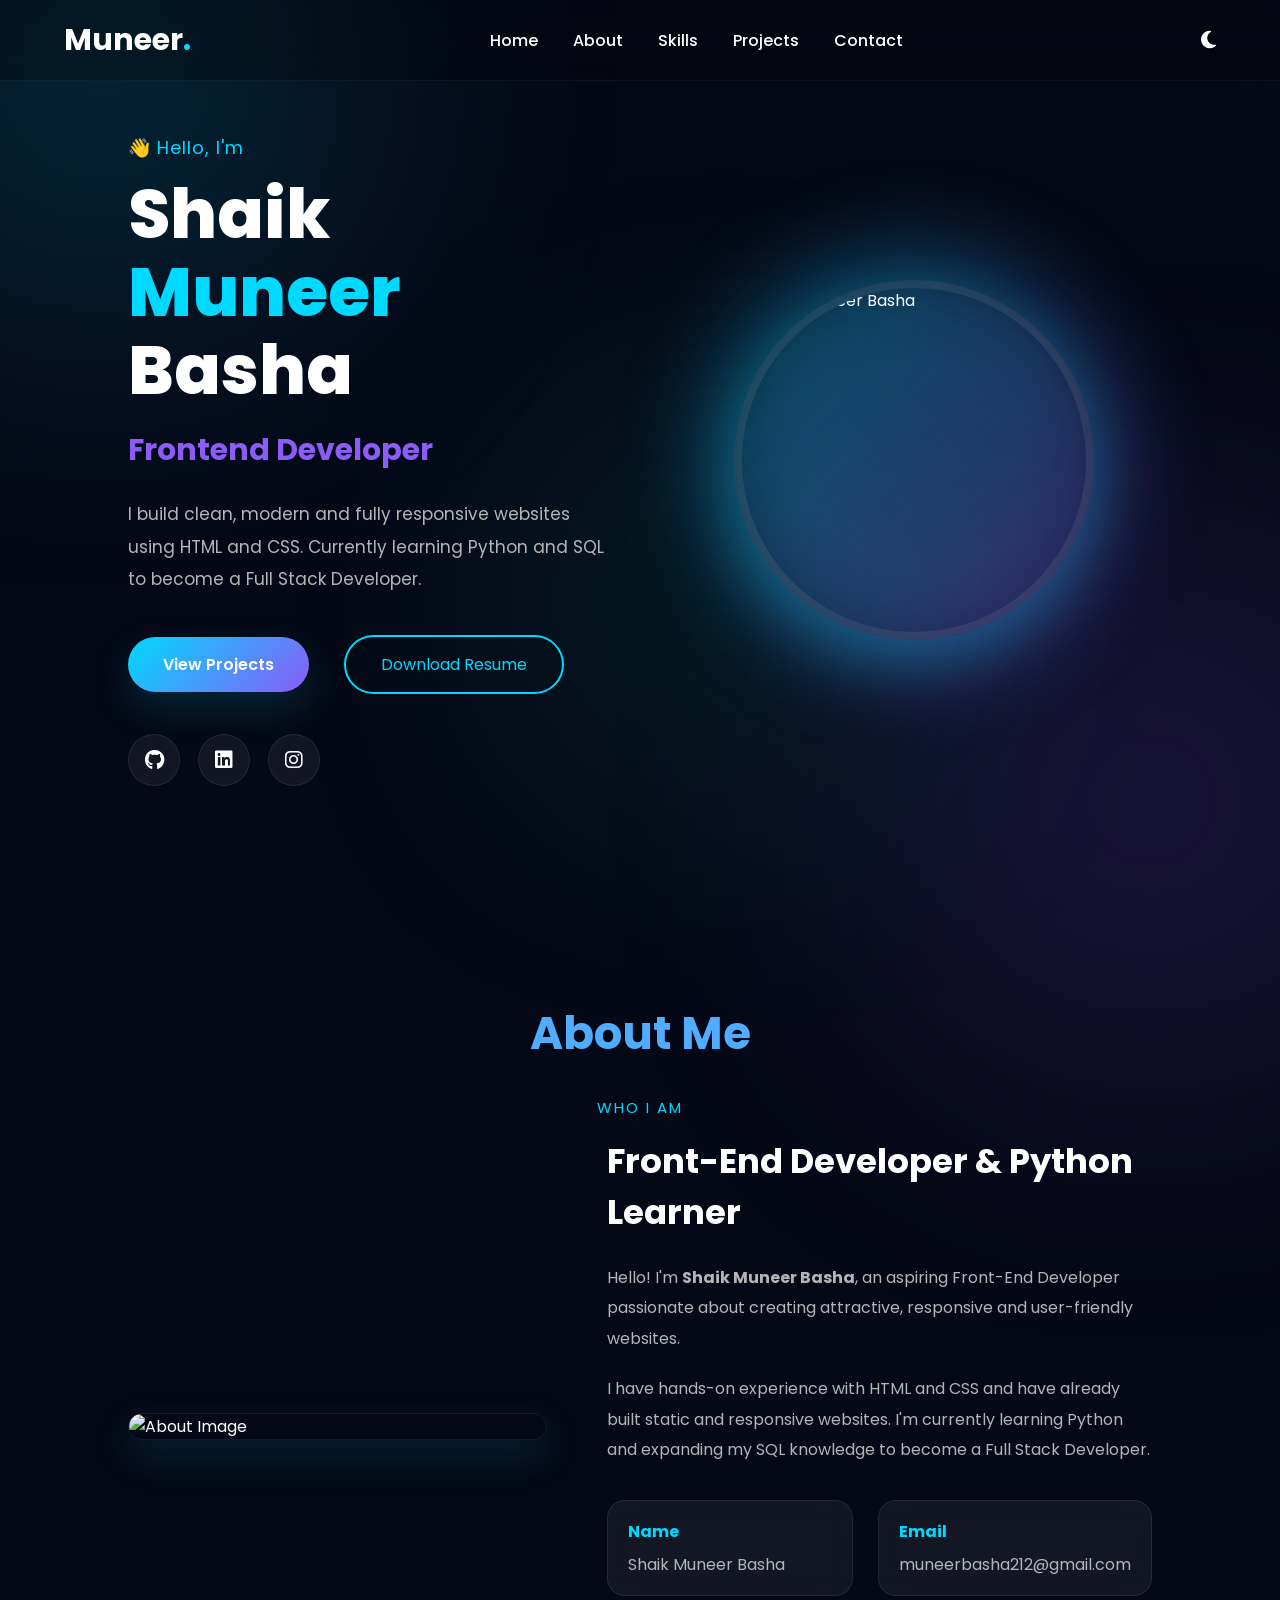
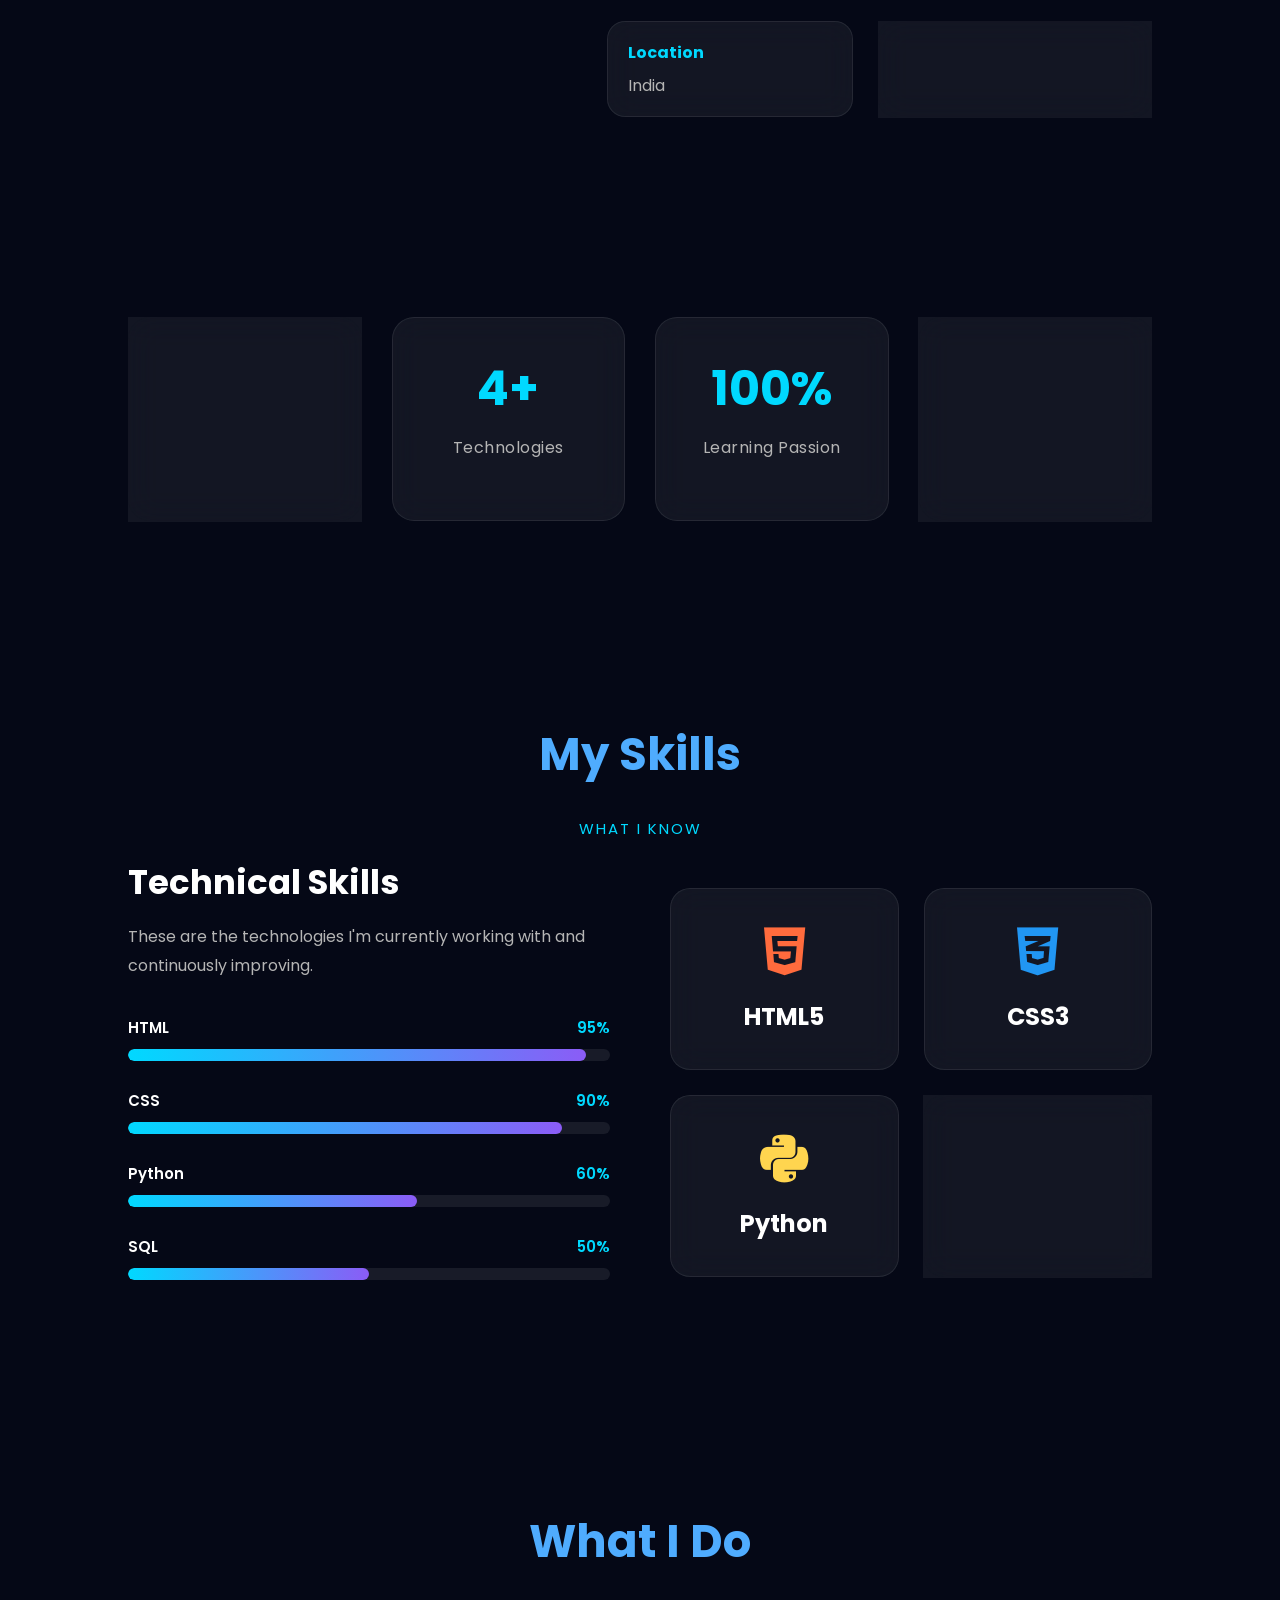
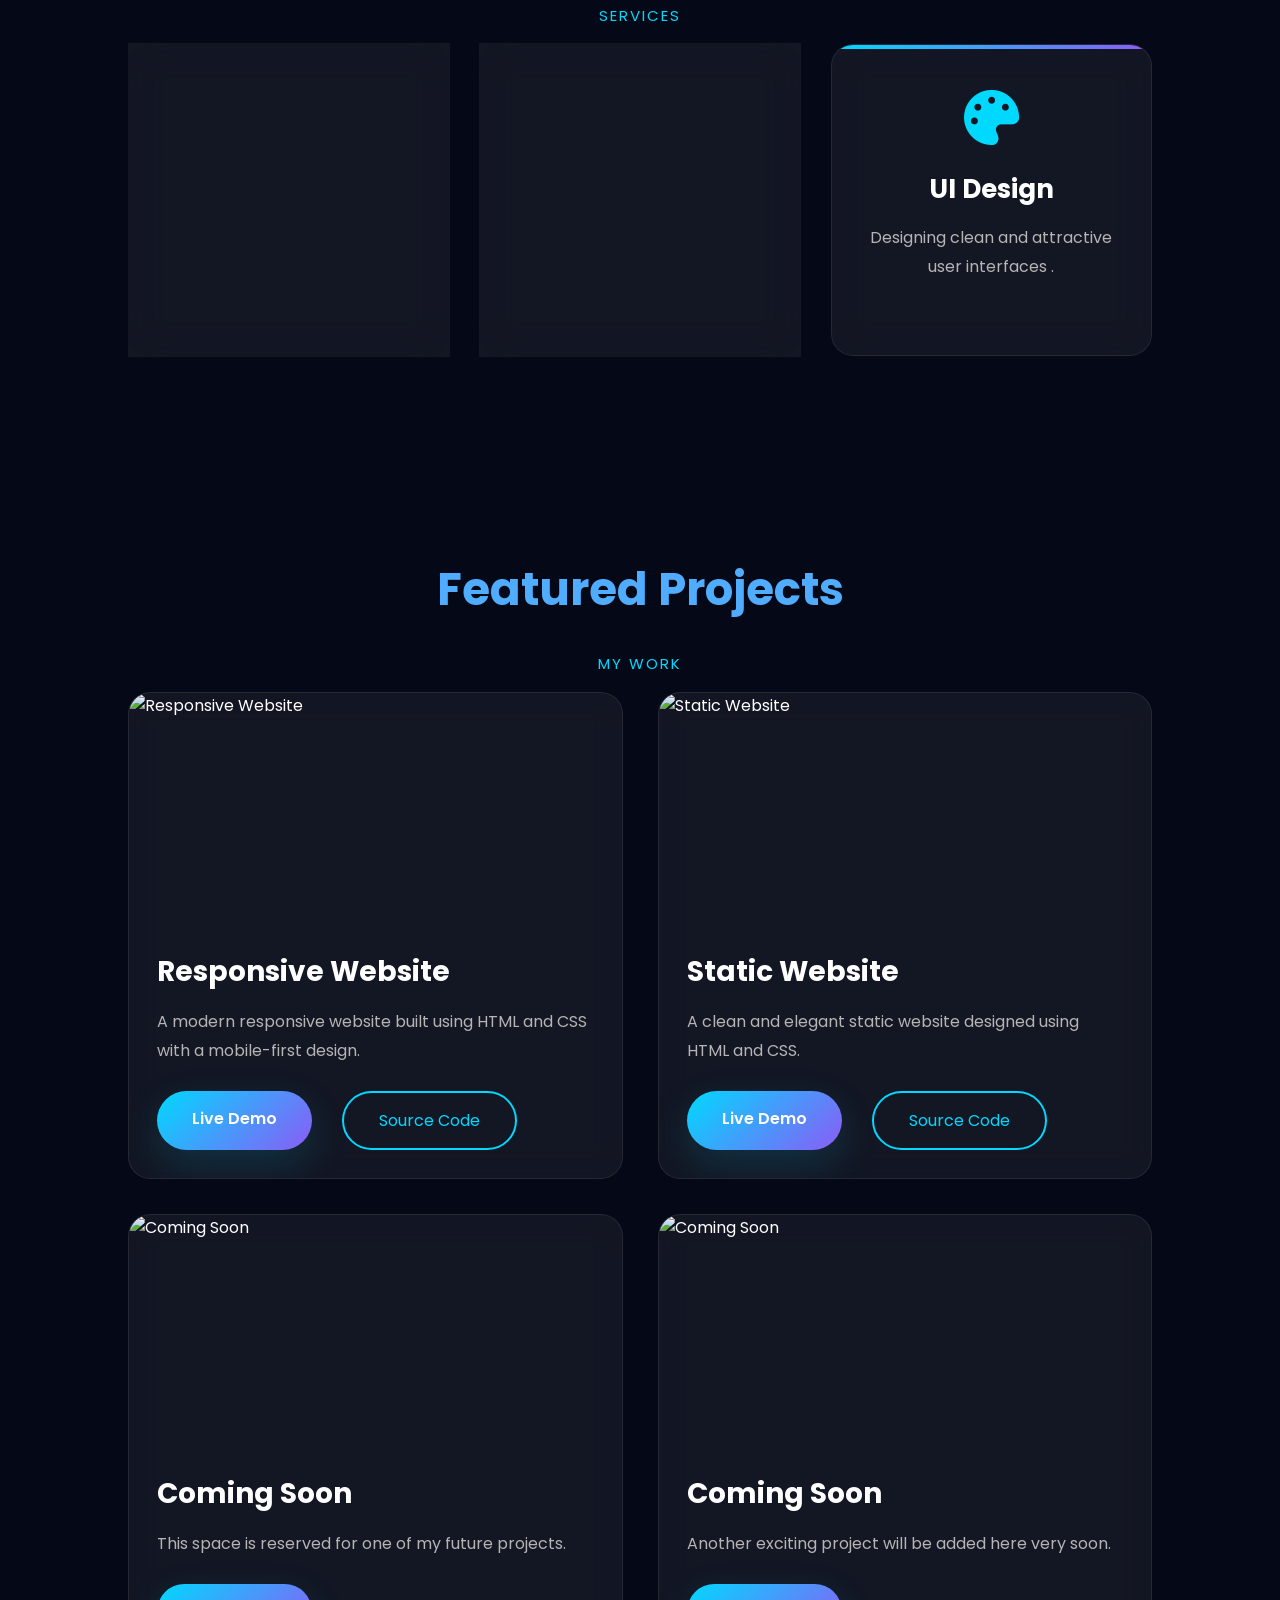
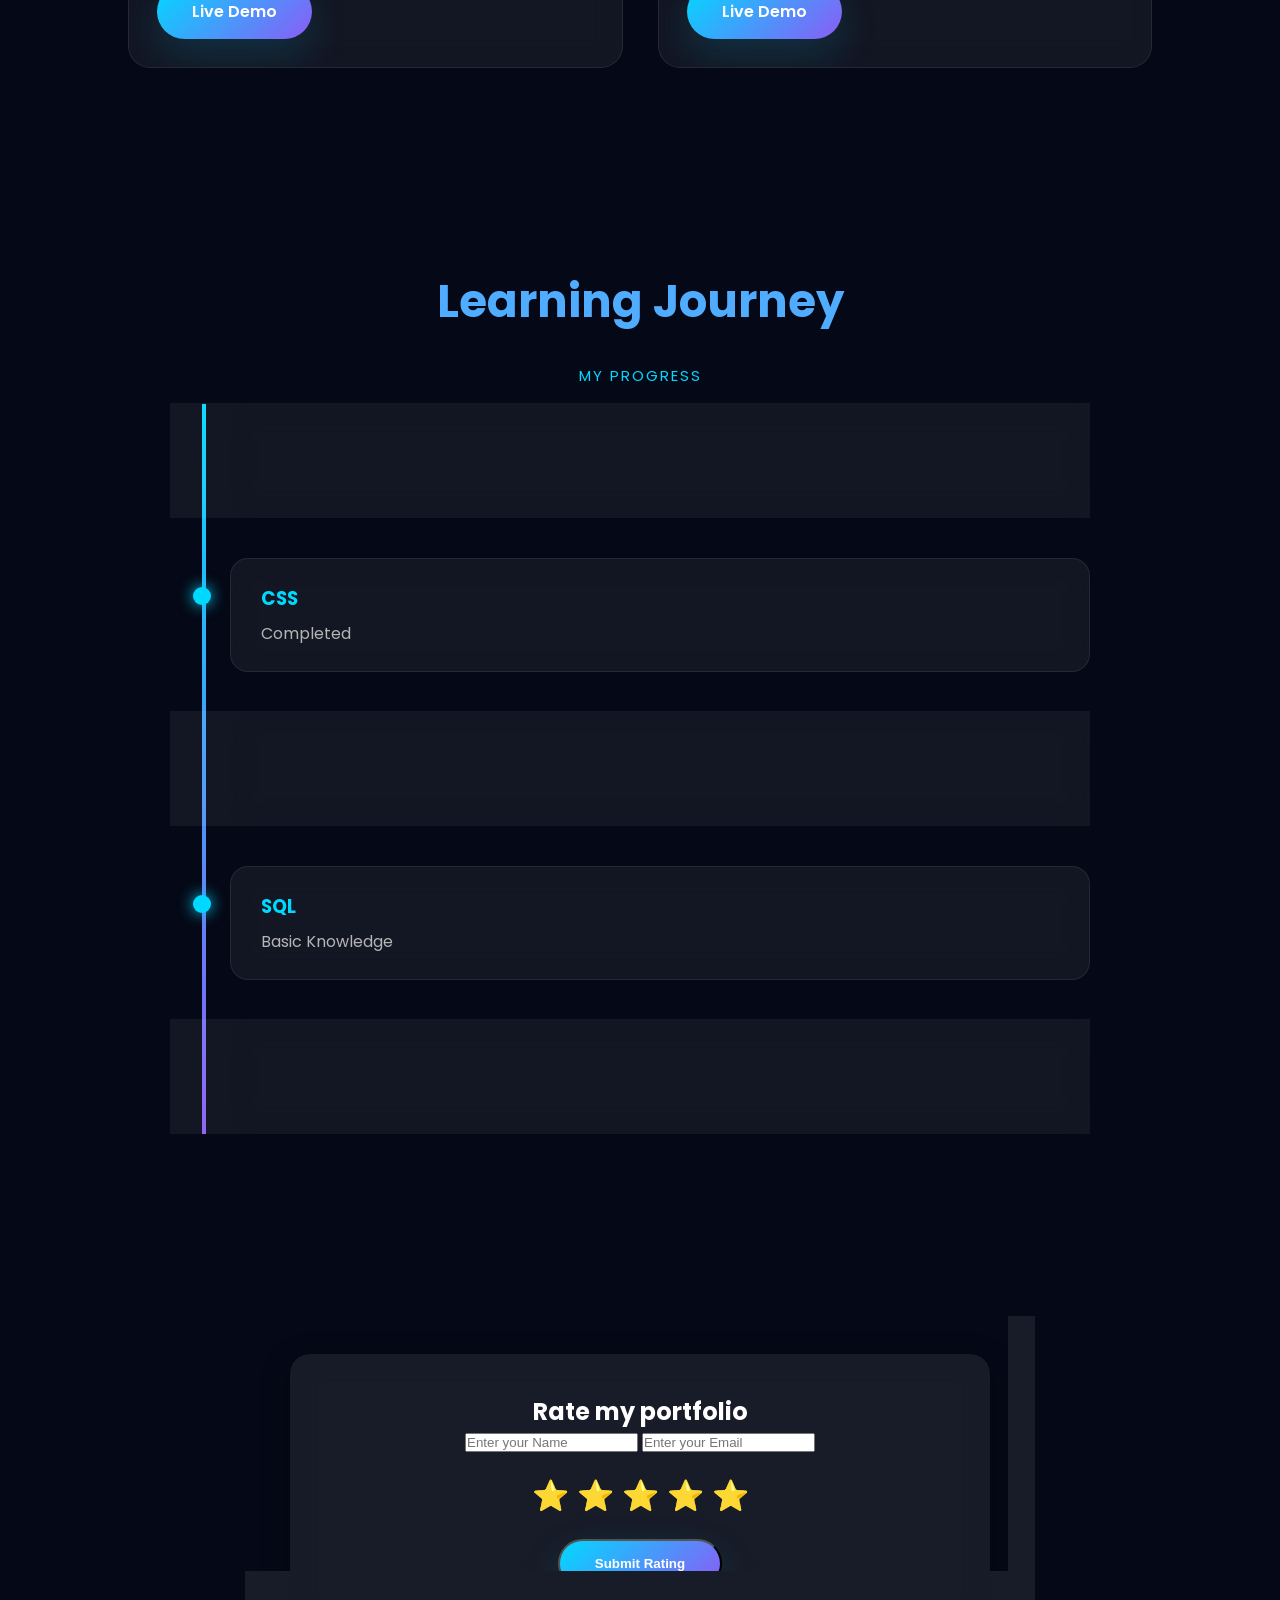
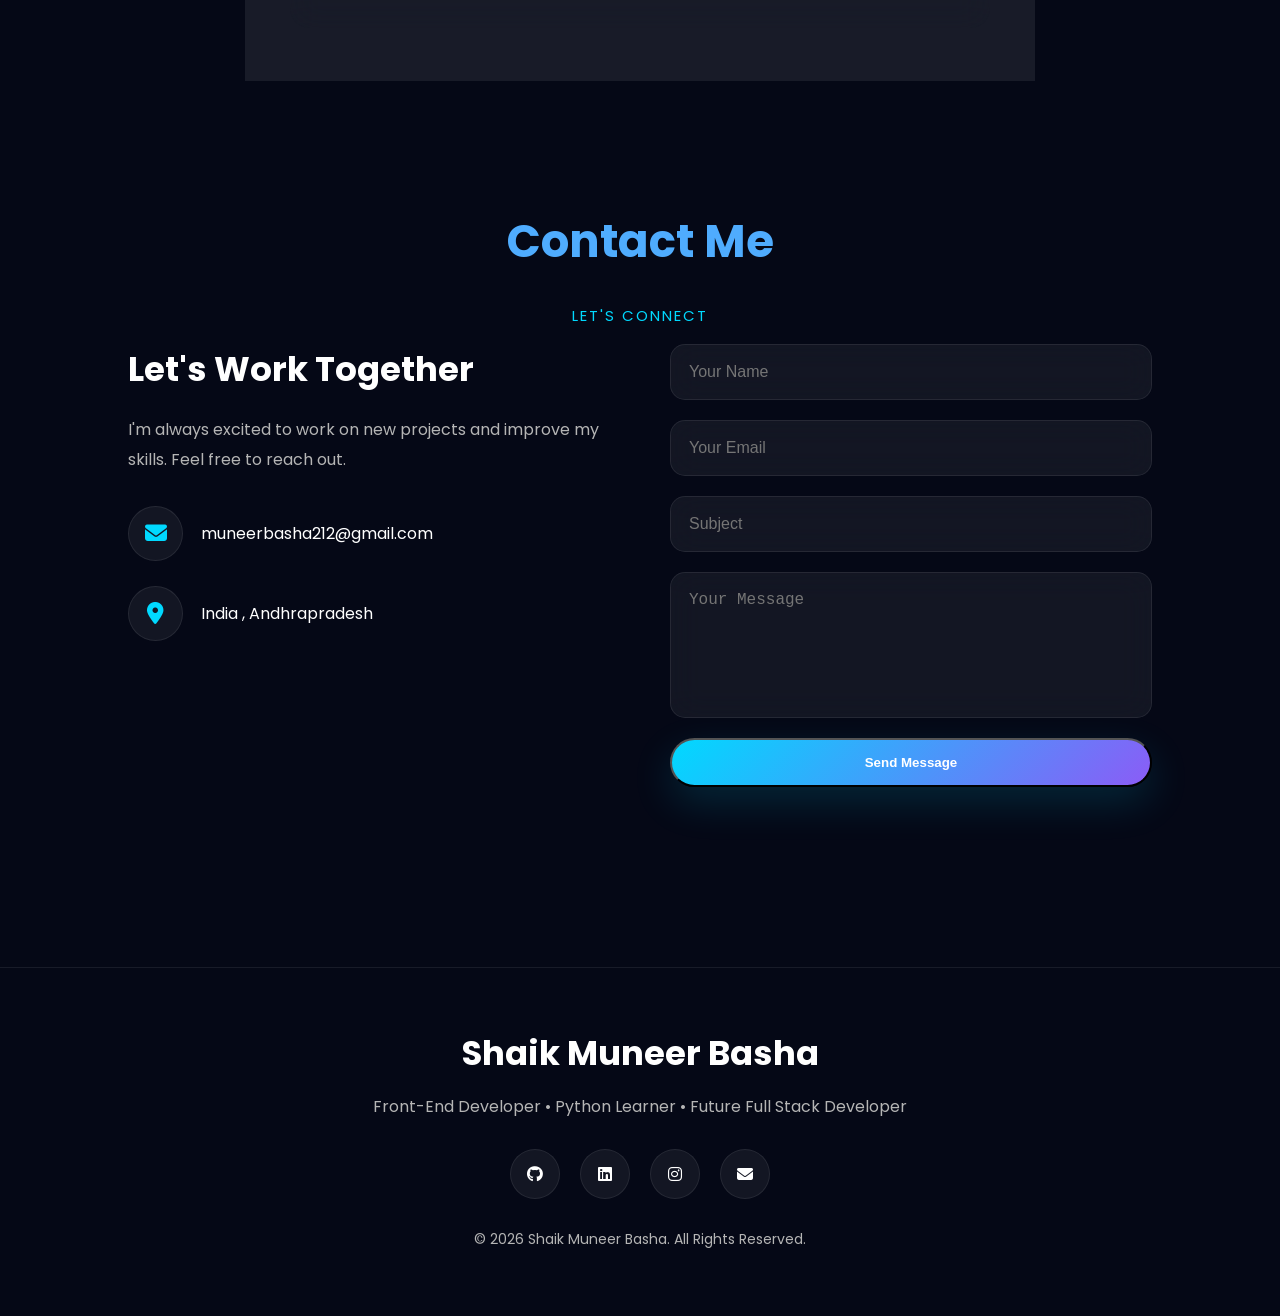
==== index.html @ 34ab9a0b "Update index.html" ====
<!DOCTYPE html>
<html lang="en">

<head>

    <meta charset="UTF-8">
    <meta name="viewport" content="width=device-width, initial-scale=1.0">

    <title>Shaik Muneer Basha | Portfolio</title>

    <meta name="description" content="Portfolio of Shaik Muneer Basha - Front-End Developer, HTML, CSS, Python Learner and SQL Enthusiast">

    <!-- Google Font -->

    <link rel="preconnect" href="https://fonts.googleapis.com">

    <link rel="preconnect" href="https://fonts.gstatic.com" crossorigin>

    <link href="https://fonts.googleapis.com/css2?family=Poppins:wght@300;400;500;600;700;800&display=swap" rel="stylesheet">

    <!-- Font Awesome -->

    <link rel="stylesheet" href="https://cdnjs.cloudflare.com/ajax/libs/font-awesome/6.6.0/css/all.min.css">

    <!-- CSS -->

    <link rel="stylesheet" href="portfolio.css">

</head>

<body>

    <!-- Scroll Progress -->

    <div id="progress-bar"></div>

    <!-- Scroll To Top -->

    <button id="topBtn">
        <i class="fa-solid fa-arrow-up"></i>
    </button>

    <!-- Background Blobs -->

    <div class="blob blob1"></div>
    <div class="blob blob2"></div>
    <div class="blob blob3"></div>

    <!-- ===========================
            HEADER
    ============================ -->

    <header id="header">

        <nav class="navbar">

            <a href="#" class="logo">
                Muneer<span>.</span>
            </a>

            <ul class="nav-links">

                <li><a href="#home">Home</a></li>

                <li><a href="#about">About</a></li>

                <li><a href="#skills">Skills</a></li>

                <li><a href="#projects">Projects</a></li>

                <li><a href="#contact">Contact</a></li>

            </ul>

            <div class="nav-icons">

                <button id="theme-toggle">

                    <i class="fa-solid fa-moon"></i>

                </button>

                <div class="menu-btn">

                    <i class="fa-solid fa-bars"></i>

                </div>

            </div>

        </nav>

    </header>

    <!-- ===========================
            HERO
    ============================ -->

    <section class="hero" id="home">

        <div class="hero-text">

            <p class="welcome">

                👋 Hello, I'm

            </p>

            <h1>

                Shaik <span>Muneer</span> Basha

            </h1>

            <h2>

                <span id="typing"></span>

            </h2>

            <p class="hero-description">

                I build clean, modern and fully responsive websites using
                HTML and CSS.

                Currently learning Python and SQL to become a Full Stack
                Developer.

            </p>

            <div class="hero-buttons">

                <a href="#projects" class="btn">

                    View Projects

                </a>

                <a href="#" class="btn-outline">

                    Download Resume

                </a>

            </div>

            <div class="social-icons">

                <a href="https://github.com/muneerbasha212-code" target="_blank">
                    <i class="fab fa-github"></i>
                </a>

                <a href="https://www.linkedin.com/in/shaik-muneer-basha/" target="_blank">
                    <i class="fab fa-linkedin"></i>
                </a>

                <a href="https://www.instagram.com/muneerbasha3122/" target="_blank">
                    <i class="fab fa-instagram"></i>
                </a>

            </div>

        </div>

        <div class="hero-image">

            <div class="image-glow"></div>

            <img src="https://raw.githubusercontent.com/muneerbasha212-code/my-image/main/WhatsApp%20Image%202026-07-01%20at%2012.54.12%20PM.jpeg" alt="Shaik Muneer Basha">

        </div>

    </section>

    <!-- ===========================
            ABOUT
    ============================ -->

    <section id="about">

        <div class="section-title">

            <h2>

                About Me

            </h2>

            <span>

                Who I Am

            </span>

        </div>

        <div class="about-container">

            <div class="about-image">

                <img src="https://raw.githubusercontent.com/muneerbasha212-code/my-image/main/WhatsApp%20Image%202026-07-01%20at%2012.54.12%20PM.jpeg" alt="About Image">
            </div>

            <div class="about-content">

                <h3>

                    Front-End Developer & Python Learner

                </h3>

                <p>

                    Hello! I'm <strong>Shaik Muneer Basha</strong>,
                    an aspiring Front-End Developer passionate about
                    creating attractive, responsive and user-friendly
                    websites.

                </p>

                <p>

                    I have hands-on experience with HTML and CSS and
                    have already built static and responsive websites.
                    I'm currently learning Python and expanding my SQL
                    knowledge to become a Full Stack Developer.

                </p>

                <div class="about-info">

                    <div>

                        <strong>Name</strong>

                        <span>Shaik Muneer Basha</span>

                    </div>

                    <div>

                        <strong>Email</strong>

                        <span>muneerbasha212@gmail.com</span>

                    </div>

                    <div>

                        <strong>Location</strong>

                        <span>India</span>

                    </div>

                    <div>

                        <strong>Looking for</strong>

                        <span> internships </span>

                    </div>

                </div>

            </div>

        </div>

    </section>

    <!-- ===========================
            STATS
    ============================ -->

    <section class="stats">

        <div class="stat-card">

            <h2>2+</h2>

            <p>Projects Completed</p>

        </div>

        <div class="stat-card">

            <h2>4+</h2>

            <p>Technologies</p>

        </div>

        <div class="stat-card">

            <h2>100%</h2>

            <p>Learning Passion</p>

        </div>

        <div class="stat-card">

            <h2>24/7</h2>

            <p>Self Improvement</p>

        </div>

    </section>

    <!-- ===========================
            SKILLS
    ============================ -->

    <section id="skills">

        <div class="section-title">

            <h2>

                My Skills

            </h2>

            <span>

                What I Know

            </span>

        </div>

        <div class="skills-container">

            <div class="skills-left">

                <h3>

                    Technical Skills

                </h3>

                <p>

                    These are the technologies I'm currently working with
                    and continuously improving.

                </p>

                <div class="skill">

                    <div class="skill-title">

                        <span>HTML</span>

                        <span>95%</span>

                    </div>

                    <div class="bar">

                        <div class="html"></div>

                    </div>

                </div>

                <div class="skill">

                    <div class="skill-title">

                        <span>CSS</span>

                        <span>90%</span>

                    </div>

                    <div class="bar">

                        <div class="css"></div>

                    </div>

                </div>

                <div class="skill">

                    <div class="skill-title">

                        <span>Python</span>

                        <span>60%</span>

                    </div>

                    <div class="bar">

                        <div class="python"></div>

                    </div>

                </div>

                <div class="skill">

                    <div class="skill-title">

                        <span>SQL</span>

                        <span>50%</span>

                    </div>

                    <div class="bar">

                        <div class="sql"></div>

                    </div>

                </div>

            </div>

            <div class="skills-right">

                <div class="skill-card">

                    <i class="fab fa-html5"></i>

                    <h3>HTML5</h3>

                </div>

                <div class="skill-card">

                    <i class="fab fa-css3-alt"></i>

                    <h3>CSS3</h3>

                </div>

                <div class="skill-card">

                    <i class="fab fa-python"></i>

                    <h3>Python</h3>

                </div>

                <div class="skill-card">

                    <i class="fas fa-database"></i>

                    <h3>SQL</h3>

                </div>

            </div>

        </div>

    </section>
    <!-- ===========================
            SERVICES
    ============================ -->

    <section id="services">

        <div class="section-title">

            <h2>What I Do</h2>

            <span>Services</span>

        </div>

        <div class="services-container">

            <div class="service-card">

                <i class="fa-solid fa-code"></i>

                <h3>Web Development</h3>

                <p>
                    Building modern, responsive, and user-friendly websites
                    using HTML and CSS .
                </p>

            </div>

            <div class="service-card">

                <i class="fa-solid fa-mobile-screen-button"></i>

                <h3>Responsive Design</h3>

                <p>
                    Creating websites that look perfect on mobile,
                    tablet, laptop, and desktop devices.
                </p>

            </div>

            <div class="service-card">

                <i class="fa-solid fa-palette"></i>

                <h3>UI Design</h3>

                <p>
                    Designing clean and attractive user interfaces .
                </p>

            </div>

        </div>

    </section>

    <!-- ===========================
            PROJECTS
    ============================ -->

    <section id="projects">

        <div class="section-title">

            <h2>Featured Projects</h2>

            <span>My Work</span>

        </div>

        <div class="projects-container">

            <!-- Project 1 -->

            <div class="project-card">

                <div class="project-image">

                    <img src="https://raw.githubusercontent.com/muneerbasha212-code/responsive-image/main/Screenshot_1-7-2026_121533_learning.ccbp.in.jpeg" alt="Responsive Website">

                </div>

                <div class="project-content">

                    <h3>Responsive Website</h3>

                    <p>
                        A modern responsive website built using
                        HTML and CSS with a mobile-first design.
                    </p>

                    <div class="project-buttons">

                        <a href="https://muneerbasha212-code.github.io/responsive-website/" class="btn">
                            Live Demo
                        </a>

                        <a href="https://github.com/muneerbasha212-code/responsive-website" class="btn-outline" target="_blank">
                            Source Code
                        </a>


                    </div>

                </div>

            </div>

            <!-- Project 2 -->

            <div class="project-card">

                <div class="project-image">

                    <img src="https://raw.githubusercontent.com/muneerbasha212-code/image/main/Screenshot_1-7-2026_115918_learning.ccbp.in.jpeg" alt="Static Website">

                </div>

                <div class="project-content">

                    <h3>Static Website</h3>

                    <p>
                        A clean and elegant static website designed
                        using HTML and CSS.
                    </p>

                    <div class="project-buttons">

                        <a href="https://muneerbasha212-code.github.io/Static-Website/" class="btn">
                            Live Demo
                        </a>

                        <a href="https://github.com/muneerbasha212-code/responsive-website" class="btn-outline" target="_blank">
                            Source Code
                        </a>

                    </div>

                </div>

            </div>

            <!-- Placeholder 1 -->

            <div class="project-card">

                <div class="project-image">

                    <img src="images/placeholder.jpg" alt="Coming Soon">

                </div>

                <div class="project-content">

                    <h3>Coming Soon</h3>

                    <p>
                        This space is reserved for one of my future
                        projects.
                    </p>

                    <div class="project-buttons">

                        <a href="#" class="btn">
                            Live Demo
                        </a>

                    </div>

                </div>

            </div>

            <!-- Placeholder 2 -->

            <div class="project-card">

                <div class="project-image">

                    <img src="images/placeholder.jpg" alt="Coming Soon">

                </div>

                <div class="project-content">

                    <h3>Coming Soon</h3>

                    <p>
                        Another exciting project will be added here
                        very soon.
                    </p>

                    <div class="project-buttons">

                        <a href="#" class="btn">
                            Live Demo
                        </a>

                    </div>

                </div>

            </div>

        </div>

    </section>

    <!-- ===========================
            LEARNING JOURNEY
    ============================ -->

    <section id="journey">

        <div class="section-title">

            <h2>Learning Journey</h2>

            <span>My Progress</span>

        </div>

        <div class="timeline">

            <div class="timeline-item">

                <h3>HTML</h3>

                <p>Completed</p>

            </div>

            <div class="timeline-item">

                <h3>CSS</h3>

                <p>Completed</p>

            </div>

            <div class="timeline-item">

                <h3>Python</h3>

                <p>Currently Learning</p>

            </div>

            <div class="timeline-item">

                <h3>SQL</h3>

                <p>Basic Knowledge</p>

            </div>

            <div class="timeline-item">

                <h3>Next Goal</h3>

                <p>JavaScript & Full Stack Development</p>

            </div>

        </div>

    </section>

    <section id="feedback" class="feedback-section">
        <h2>Rate my portfolio</h2>
        <form action="https://formsubmit.co/muneerbasha212@gmail.com" method="POST">

    <input type="hidden" name="_next" value="https://muneerbasha212-code.github.io/my-portfolio/">

    <input type="hidden" name="_captcha" value="false">

    <input type="text" name="Name" placeholder="Enter your Name" required>
    <input type="email" name="Email" placeholder="Enter your Email" required>

            <input type="hidden" name="Rating" id="rating">

            <div class="rating">
                <span data-value="1">⭐</span>
                <span data-value="2">⭐</span>
                <span data-value="3">⭐</span>
                <span data-value="4">⭐</span>
                <span data-value="5">⭐</span>
            </div>

            <button type="submit" class="btn">
                Submit Rating
            </button>

        </form>
    </section>

    <!-- ===========================
            CONTACT
    ============================ -->

    <section id="contact">

        <div class="section-title">

            <h2>Contact Me</h2>

            <span>Let's Connect</span>

        </div>

        <div class="contact-container">

            <div class="contact-info">

                <h3>Let's Work Together</h3>

                <p>
                    I'm always excited to work on new projects and
                    improve my skills. Feel free to reach out.
                </p>

                <div class="contact-item">

                    <i class="fa-solid fa-envelope"></i>

                    <span>muneerbasha212@gmail.com</span>

                </div>

                <div class="contact-item">

                    <i class="fa-solid fa-location-dot"></i>

                    <span>India , Andhrapradesh</span>

                </div>

            </div>

            <form class="contact-form" action="https://formsubmit.co/muneerbasha212@gmail.com" method="POST">

                <input type="text" name="name" placeholder="Your Name" required>

                <input type="email" name="email" placeholder="Your Email" required>

                <input type="text" name="subject" placeholder="Subject">

                <textarea name="message" rows="6" placeholder="Your Message" required></textarea>

                <button type="submit" class="btn">

                    Send Message

                </button>

            </form>

        </div>

    </section>

    <!-- ===========================
            FOOTER
    ============================ -->

    <footer>

        <h2>Shaik Muneer Basha</h2>

        <p>
            Front-End Developer • Python Learner • Future Full Stack Developer
        </p>

        <div class="footer-social">

            <a href="https://github.com/muneerbasha212-code" target="_blank">
                <i class="fab fa-github"></i>
            </a>

            <a href="https://www.linkedin.com/in/shaik-muneer-basha/" target="_blank">
                <i class="fab fa-linkedin"></i>
            </a>

            <a href="https://www.instagram.com/muneerbasha3122/" target="_blank">
                <i class="fab fa-instagram"></i>
            </a>

            <a href="mailto:muneerbasha212@gmail.com">
                <i class="fas fa-envelope"></i>
            </a>

        </div>

        <p class="copyright">

            © 2026 Shaik Muneer Basha. All Rights Reserved.

        </p>

    </footer>

    <!-- JavaScript -->

    <script src="portfolio.js"></script>

</body>

</html>
---- portfolio.css ----
/*====================================================
  GOOGLE FONT
=====================================================*/
@import url('https://fonts.googleapis.com/css2?family=Poppins:wght@300;400;500;600;700;800&display=swap');

/*====================================================
  CSS VARIABLES
=====================================================*/

:root {

    --bg-color: #050816;

    --second-bg: #0b1120;

    --card-color: rgba(255, 255, 255, .06);

    --border: rgba(255, 255, 255, .08);

    --primary: #00d9ff;

    --secondary: #8b5cf6;

    --text: #ffffff;

    --text-light: #b5b5b5;

    --shadow: 0 15px 40px rgba(0, 217, 255, .15);

}

/*====================================================
 RESET
=====================================================*/

* {

    margin: 0;

    padding: 0;

    box-sizing: border-box;

    scroll-behavior: smooth;

}

html {

    scroll-behavior: smooth;

}

body {

    font-family: 'Poppins', sans-serif;

    background: var(--bg-color);

    color: var(--text);

    overflow-x: hidden;

    position: relative;

}

/*====================================================
 CUSTOM SCROLLBAR
=====================================================*/

::-webkit-scrollbar {

    width: 10px;

}

::-webkit-scrollbar-track {

    background: #050816;

}

::-webkit-scrollbar-thumb {

    background: linear-gradient(var(--primary),
            var(--secondary));

    border-radius: 30px;

}

/*====================================================
 GLOBAL
=====================================================*/

section {

    padding: 100px 10%;

}

img {

    width: 100%;

    display: block;

}

a {

    text-decoration: none;

}

ul {

    list-style: none;

}

.section-title {

    text-align: center;

    margin-bottom: 70px;

}

.section-title h2 {

    font-size: 45px;

    margin-bottom: 10px;

}

.section-title span {

    color: var(--primary);

    letter-spacing: 2px;

    font-size: 15px;

    text-transform: uppercase;

}

/*====================================================
 ANIMATED BACKGROUND
=====================================================*/

.blob {

    position: fixed;

    border-radius: 50%;

    filter: blur(140px);

    opacity: .20;

    z-index: -1;

}

.blob1 {

    width: 450px;

    height: 450px;

    background: #00d9ff;

    top: -150px;

    left: -120px;

    animation: blob1 15s infinite alternate;

}

.blob2 {

    width: 500px;

    height: 500px;

    background: #8b5cf6;

    bottom: -150px;

    right: -120px;

    animation: blob2 18s infinite alternate;

}

.blob3 {

    width: 300px;

    height: 300px;

    background: #00ffc3;

    top: 50%;

    left: 45%;

    animation: blob3 12s infinite alternate;

}

@keyframes blob1 {

    to {

        transform: translate(150px, 80px);

    }

}

@keyframes blob2 {

    to {

        transform: translate(-120px, -80px);

    }

}

@keyframes blob3 {

    to {

        transform: translate(-120px, 120px);

    }

}

/*====================================================
 PROGRESS BAR
=====================================================*/

#progress-bar {

    position: fixed;

    top: 0;

    left: 0;

    height: 4px;

    width: 0;

    background: linear-gradient(90deg,
            var(--primary),
            var(--secondary));

    z-index: 9999;

}

/*====================================================
 SCROLL TOP
=====================================================*/

#topBtn {

    position: fixed;

    bottom: 35px;

    right: 35px;

    width: 55px;

    height: 55px;

    border: none;

    border-radius: 50%;

    cursor: pointer;

    background: linear-gradient(135deg,
            var(--primary),
            var(--secondary));

    color: white;

    font-size: 20px;

    display: none;

    transition: .4s;

    box-shadow: var(--shadow);

    z-index: 999;

}

#topBtn:hover {

    transform: translateY(-8px);

}

/*====================================================
 NAVBAR
=====================================================*/

header {

    position: fixed;

    width: 100%;

    top: 0;

    left: 0;

    z-index: 999;

    backdrop-filter: blur(18px);

    background: rgba(0, 0, 0, .25);

    border-bottom: 1px solid rgba(255, 255, 255, .05);

}

.navbar {

    width: 90%;

    margin: auto;

    height: 80px;

    display: flex;

    align-items: center;

    justify-content: space-between;

}

.logo {

    font-size: 30px;

    font-weight: 700;

    color: white;

}

.logo span {

    color: var(--primary);

}

.nav-links {

    display: flex;

    gap: 35px;

}

.nav-links a {

    color: white;

    font-weight: 500;

    transition: .3s;

    position: relative;

}

.nav-links a::after {

    content: "";

    position: absolute;

    left: 0;

    bottom: -8px;

    width: 0;

    height: 2px;

    background: var(--primary);

    transition: .4s;

}

.nav-links a:hover {

    color: var(--primary);

}

.nav-links a:hover::after {

    width: 100%;

}

.nav-icons {

    display: flex;

    align-items: center;

    gap: 20px;

}

#theme-toggle {

    background: none;

    border: none;

    color: white;

    cursor: pointer;

    font-size: 20px;

}

.menu-btn {

    display: none;

    font-size: 25px;

    cursor: pointer;

}

/*====================================================
 BUTTONS
=====================================================*/

.btn {

    display: inline-block;

    padding: 15px 35px;

    border-radius: 40px;

    background: linear-gradient(135deg,
            var(--primary),
            var(--secondary));

    color: white;

    font-weight: 600;

    transition: .4s;

    box-shadow: var(--shadow);

}

.btn:hover {

    transform: translateY(-6px);

}

.btn-outline {

    display: inline-block;

    margin-left: 15px;

    padding: 15px 35px;

    border-radius: 40px;

    border: 2px solid var(--primary);

    color: var(--primary);

    transition: .4s;

}

.btn-outline:hover {

    background: var(--primary);

    color: #000;

}

/*====================================================
  HERO SECTION
=====================================================*/

.hero {

    min-height: 100vh;

    display: flex;

    align-items: center;

    justify-content: space-between;

    gap: 70px;

    padding-top: 120px;

}

.hero-text {

    flex: 1;

}

.welcome {

    display: inline-block;

    color: var(--primary);

    font-size: 18px;

    margin-bottom: 15px;

    letter-spacing: 1px;

}

.hero-text h1 {

    font-size: 68px;

    line-height: 1.15;

    margin-bottom: 18px;

    font-weight: 800;

}

.hero-text h1 span {

    color: var(--primary);

}

.hero-text h2 {

    height: 45px;

    font-size: 30px;

    color: var(--secondary);

    margin-bottom: 25px;

}

.hero-description {

    max-width: 620px;

    color: var(--text-light);

    line-height: 1.9;

    margin-bottom: 40px;

    font-size: 17px;

}

.hero-buttons {

    display: flex;

    align-items: center;

    gap: 20px;

    margin-bottom: 40px;

}

.social-icons {

    display: flex;

    gap: 18px;

}

.social-icons a {

    width: 52px;

    height: 52px;

    border-radius: 50%;

    background: var(--card-color);

    border: 1px solid var(--border);

    display: flex;

    align-items: center;

    justify-content: center;

    color: var(--text);

    font-size: 20px;

    transition: .4s;

    backdrop-filter: blur(15px);

}

.social-icons a:hover {

    background: var(--primary);

    color: #000;

    transform: translateY(-8px);

    box-shadow: var(--shadow);

}

/*====================================================
 HERO IMAGE
=====================================================*/

.hero-image {

    flex: 1;

    display: flex;

    justify-content: center;

    align-items: center;

    position: relative;

}

.image-glow {

    position: absolute;

    width: 420px;

    height: 420px;

    border-radius: 50%;

    background: linear-gradient(135deg,
            var(--primary),
            var(--secondary));

    filter: blur(45px);

    opacity: .35;

    animation: floatGlow 6s ease-in-out infinite;

}

.hero-image img {

    width: 360px;

    height: 360px;

    object-fit: cover;

    border-radius: 50%;

    border: 8px solid rgba(255, 255, 255, .08);

    position: relative;

    z-index: 2;

    box-shadow: 0 20px 60px rgba(0, 217, 255, .25);

    animation: floatImage 6s ease-in-out infinite;

}

@keyframes floatImage {

    0%,
    100% {

        transform: translateY(0);

    }

    50% {

        transform: translateY(-18px);

    }

}

@keyframes floatGlow {

    0%,
    100% {

        transform: scale(1);

    }

    50% {

        transform: scale(1.08);

    }

}

/*====================================================
 ABOUT SECTION
=====================================================*/

.about-container {

    display: grid;

    grid-template-columns: 1fr 1.3fr;

    gap: 60px;

    align-items: center;

}

.about-image img {

    border-radius: 25px;

    border: 1px solid var(--border);

    box-shadow: var(--shadow);

}

.about-content h3 {

    font-size: 34px;

    margin-bottom: 25px;

}

.about-content p {

    color: var(--text-light);

    line-height: 1.9;

    margin-bottom: 20px;

}

.about-info {

    display: grid;

    grid-template-columns: repeat(2, 1fr);

    gap: 25px;

    margin-top: 35px;

}

.about-info div {

    background: var(--card-color);

    border: 1px solid var(--border);

    border-radius: 18px;

    padding: 18px 20px;

    backdrop-filter: blur(15px);

    transition: .35s;

}

.about-info div:hover {

    transform: translateY(-8px);

    box-shadow: var(--shadow);

}

.about-info strong {

    display: block;

    color: var(--primary);

    margin-bottom: 8px;

}

.about-info span {

    color: var(--text-light);

}

/*====================================================
 STATS SECTION
=====================================================*/

.stats {

    display: grid;

    grid-template-columns: repeat(4, 1fr);

    gap: 30px;

}

.stat-card {

    background: var(--card-color);

    border: 1px solid var(--border);

    border-radius: 22px;

    padding: 35px;

    text-align: center;

    backdrop-filter: blur(15px);

    transition: .4s;

}

.stat-card:hover {

    transform: translateY(-10px);

    box-shadow: var(--shadow);

}

.stat-card h2 {

    font-size: 48px;

    color: var(--primary);

    margin-bottom: 10px;

}

.stat-card p {

    color: var(--text-light);

    letter-spacing: .5px;

}

/*====================================================
 SECTION ANIMATION
=====================================================*/

.hero,
.about-container,
.stats {

    animation: fadeUp 1s ease;

}

@keyframes fadeUp {

    from {

        opacity: 0;

        transform: translateY(40px);

    }

    to {

        opacity: 1;

        transform: translateY(0);

    }

}

/*====================================================
  SKILLS SECTION
=====================================================*/

.skills-container {

    display: grid;

    grid-template-columns: 1fr 1fr;

    gap: 60px;

    align-items: center;

}

.skills-left h3 {

    font-size: 34px;

    margin-bottom: 15px;

}

.skills-left p {

    color: var(--text-light);

    line-height: 1.8;

    margin-bottom: 35px;

}

.skill {

    margin-bottom: 28px;

}

.skill-title {

    display: flex;

    justify-content: space-between;

    align-items: center;

    margin-bottom: 10px;

    font-size: 15px;

    font-weight: 600;

}

.skill-title span:last-child {

    color: var(--primary);

}

.bar {

    width: 100%;

    height: 12px;

    background: rgba(255, 255, 255, .08);

    border-radius: 30px;

    overflow: hidden;

    position: relative;

}

.bar div {

    height: 100%;

    border-radius: 30px;

    background: linear-gradient(90deg,
            var(--primary),
            var(--secondary));

    animation: fillBar 2s ease forwards;

}

.html {

    width: 95%;

}

.css {

    width: 90%;

}

.python {

    width: 60%;

}

.sql {

    width: 50%;

}

@keyframes fillBar {

    from {

        width: 0;

    }

}

/*====================================================
  SKILL CARDS
=====================================================*/

.skills-right {

    display: grid;

    grid-template-columns: repeat(2, 1fr);

    gap: 25px;

}

.skill-card {

    background: var(--card-color);

    border: 1px solid var(--border);

    backdrop-filter: blur(15px);

    border-radius: 20px;

    padding: 35px;

    text-align: center;

    transition: .4s;

    position: relative;

    overflow: hidden;

}

.skill-card::before {

    content: "";

    position: absolute;

    inset: 0;

    background: linear-gradient(135deg,
            rgba(0, 217, 255, .18),
            rgba(139, 92, 246, .15));

    opacity: 0;

    transition: .4s;

}

.skill-card:hover::before {

    opacity: 1;

}

.skill-card:hover {

    transform: translateY(-10px);

    box-shadow: var(--shadow);

}

.skill-card i {

    font-size: 55px;

    margin-bottom: 20px;

}

.skill-card h3 {

    font-size: 24px;

}

/* Individual Icon Colors */

.fa-html5 {

    color: #ff6b3d;

}

.fa-css3-alt {

    color: #2196f3;

}

.fa-python {

    color: #ffd54f;

}

.fa-database {

    color: #00e676;

}

/*====================================================
  SERVICES SECTION
=====================================================*/

.services-container {

    display: grid;

    grid-template-columns: repeat(3, 1fr);

    gap: 30px;

}

.service-card {

    background: var(--card-color);

    border: 1px solid var(--border);

    border-radius: 22px;

    backdrop-filter: blur(18px);

    padding: 45px 30px;

    text-align: center;

    transition: .4s;

    position: relative;

    overflow: hidden;

}

.service-card::after {

    content: "";

    position: absolute;

    top: 0;

    left: 0;

    width: 100%;

    height: 4px;

    background: linear-gradient(90deg,
            var(--primary),
            var(--secondary));

}

.service-card:hover {

    transform: translateY(-12px);

    box-shadow: 0 20px 45px rgba(0, 217, 255, .25);

}

.service-card i {

    font-size: 55px;

    color: var(--primary);

    margin-bottom: 25px;

}

.service-card h3 {

    font-size: 26px;

    margin-bottom: 15px;

}

.service-card p {

    color: var(--text-light);

    line-height: 1.8;

}

/*====================================================
  HOVER EFFECTS
=====================================================*/

.service-card:hover i {

    transform: scale(1.2) rotate(8deg);

    transition: .4s;

}

.skill-card:hover i {

    transform: scale(1.15);

    transition: .4s;

}

/*====================================================
  RESPONSIVE
=====================================================*/

@media(max-width:992px) {

    .skills-container {

        grid-template-columns: 1fr;

    }

    .services-container {

        grid-template-columns: 1fr;

    }

    .skills-right {

        margin-top: 20px;

    }

}

@media(max-width:768px) {

    .skills-right {

        grid-template-columns: 1fr;

    }

    .skills-left h3 {

        font-size: 28px;

    }

    .service-card {

        padding: 35px 25px;

    }

}

/*====================================================
                PROJECTS SECTION
====================================================*/

.projects-container {

    display: grid;

    grid-template-columns: repeat(auto-fit, minmax(330px, 1fr));

    gap: 35px;

}

.project-card {

    background: var(--card-color);

    border: 1px solid var(--border);

    border-radius: 22px;

    overflow: hidden;

    backdrop-filter: blur(15px);

    transition: .4s;

}

.project-card:hover {

    transform: translateY(-12px);

    box-shadow: 0 20px 45px rgba(0, 217, 255, .25);

}

.project-image {

    overflow: hidden;

}

.project-image img {

    width: 100%;

    height: 230px;

    object-fit: cover;

    transition: .5s;

}

.project-card:hover .project-image img {

    transform: scale(1.08);

}

.project-content {

    padding: 28px;

}

.project-content h3 {

    font-size: 28px;

    margin-bottom: 15px;

}

.project-content p {

    color: var(--text-light);

    line-height: 1.8;

    margin-bottom: 25px;

}

.project-buttons {

    display: flex;

    gap: 15px;

    flex-wrap: wrap;

}

/*====================================================
                TIMELINE
====================================================*/

.timeline {

    max-width: 900px;

    margin: auto;

    position: relative;

    padding-left: 40px;

}

.timeline::before {

    content: "";

    position: absolute;

    left: 12px;

    top: 0;

    width: 4px;

    height: 100%;

    background: linear-gradient(var(--primary),

            var(--secondary));

}

.timeline-item {

    position: relative;

    margin-bottom: 40px;

    background: var(--card-color);

    border: 1px solid var(--border);

    border-radius: 18px;

    padding: 25px 30px;

    backdrop-filter: blur(15px);

    transition: .4s;

}

.timeline-item:hover {

    transform: translateX(10px);

    box-shadow: var(--shadow);

}

.timeline-item::before {

    content: "";

    position: absolute;

    left: -38px;

    top: 28px;

    width: 18px;

    height: 18px;

    border-radius: 50%;

    background: var(--primary);

    box-shadow: 0 0 15px var(--primary);

}

.timeline-item h3 {

    margin-bottom: 8px;

    color: var(--primary);

}

.timeline-item p {

    color: var(--text-light);

}

/*====================================================
                CONTACT
====================================================*/

.contact-container {

    display: grid;

    grid-template-columns: 1fr 1fr;

    gap: 60px;

    align-items: start;

}

.contact-info h3 {

    font-size: 34px;

    margin-bottom: 20px;

}

.contact-info p {

    color: var(--text-light);

    line-height: 1.9;

    margin-bottom: 30px;

}

.contact-item {

    display: flex;

    align-items: center;

    gap: 18px;

    margin-bottom: 25px;

}

.contact-item i {

    width: 55px;

    height: 55px;

    display: flex;

    justify-content: center;

    align-items: center;

    border-radius: 50%;

    background: var(--card-color);

    border: 1px solid var(--border);

    color: var(--primary);

    font-size: 22px;

}

.contact-form {

    display: flex;

    flex-direction: column;

    gap: 20px;

}

.contact-form input,

.contact-form textarea {

    width: 100%;

    padding: 18px;

    border: none;

    outline: none;

    border-radius: 15px;

    background: var(--card-color);

    border: 1px solid var(--border);

    color: white;

    font-size: 16px;

    backdrop-filter: blur(15px);

}

.contact-form textarea {

    resize: none;

}

.contact-form input:focus,

.contact-form textarea:focus {

    border: 1px solid var(--primary);

    box-shadow: 0 0 15px rgba(0, 217, 255, .2);

}

/*====================================================
                FOOTER
====================================================*/

footer {

    padding: 60px 10%;

    text-align: center;

    border-top: 1px solid rgba(255, 255, 255, .08);

    margin-top: 80px;

}

footer h2 {

    font-size: 34px;

    margin-bottom: 15px;

}

footer p {

    color: var(--text-light);

}

.footer-social {

    margin: 30px 0;

    display: flex;

    justify-content: center;

    gap: 20px;

}

.footer-social a {

    width: 50px;

    height: 50px;

    border-radius: 50%;

    background: var(--card-color);

    display: flex;

    justify-content: center;

    align-items: center;

    color: white;

    border: 1px solid var(--border);

    transition: .4s;

}

.footer-social a:hover {

    background: var(--primary);

    color: #000;

    transform: translateY(-8px);

}

.copyright {

    margin-top: 20px;

    font-size: 14px;

}

/*====================================================
                RESPONSIVE
====================================================*/

@media(max-width:992px) {

    .hero {

        flex-direction: column-reverse;

        text-align: center;

    }

    .hero-buttons {

        justify-content: center;

    }

    .social-icons {

        justify-content: center;

    }

    .about-container {

        grid-template-columns: 1fr;

    }

    .stats {

        grid-template-columns: repeat(2, 1fr);

    }

    .contact-container {

        grid-template-columns: 1fr;

    }

}

@media(max-width:768px) {

    .nav-links {

        position: fixed;

        top: 80px;

        right: -100%;

        width: 280px;

        height: 100vh;

        background: #08111f;

        display: flex;

        flex-direction: column;

        justify-content: flex-start;

        align-items: center;

        padding-top: 60px;

        transition: .4s;

    }

    .nav-links.active {

        right: 0;

    }

    .menu-btn {

        display: block;

    }

    .hero-text h1 {

        font-size: 48px;

    }

    .hero-text h2 {

        font-size: 24px;

    }

    .section-title h2 {

        font-size: 36px;

    }

    .stats {

        grid-template-columns: 1fr;

    }

    .project-buttons {

        flex-direction: column;

    }

    .btn,

    .btn-outline {

        width: 100%;

        text-align: center;

        margin-left: 0;

    }



    @media(max-width:500px) {

        .hero-image img {

            width: 280px;

            height: 280px;

        }

        .image-glow {

            width: 320px;

            height: 320px;

        }

        section {

            padding: 80px 7%;

        }

        .hero-text h1 {

            font-size: 38px;

        }

        .hero-description {

            font-size: 15px;

        }

        .about-info {

            grid-template-columns: 1fr;

        }

        .project-content h3 {

            font-size: 22px;

        }

    }

    /* Active Navigation */
    .nav-links a.active {
        color: var(--primary);
    }

    .nav-links a.active::after {
        width: 100%;
    }

    /* Light Mode */
    body.light-mode {
        --bg-color: #f5f7ff;
        --second-bg: #ffffff;
        --card-color: rgba(0, 0, 0, .05);
        --border: rgba(0, 0, 0, .10);
        --text: #111111;
        --text-light: #555555;
    }
}

.feedback-section {
    max-width: 700px;
    margin: 80px auto;
    padding: 40px;
    border-radius: 20px;
    background: rgba(255, 255, 255, 0.08);
    backdrop-filter: blur(15px);
    box-shadow: 0 8px 30px rgba(0, 0, 0, .3);
    text-align: center;
}

.section-title {
    font-size: 2rem;
    color: #4facfe;
    margin-bottom: 10px;
}

.feedback-subtitle {
    color: #b5b5b5;
    margin-bottom: 30px;
}

.feedback-form input,
.feedback-form textarea {
    width: 100%;
    padding: 16px;
    margin: 12px 0;
    border: none;
    border-radius: 12px;
    background: #1e293b;
    color: white;
    font-size: 16px;
}

.feedback-form input:focus,
.feedback-form textarea:focus {
    outline: none;
    border: 2px solid #4facfe;
}

.rating {
    font-size: 30px;
    margin: 20px 0;
}

.rating span {
    cursor: pointer;
    transition: .3s;
}

.rating span:hover {
    transform: scale(1.3);
}

.feedback-form button {
    width: 100%;
    padding: 16px;
    border: none;
    border-radius: 50px;
    background: linear-gradient(90deg, #00c6ff, #0072ff);
    color: white;
    font-size: 18px;
    cursor: pointer;
    transition: .3s;
}

.feedback-form button:hover {
    transform: translateY(-4px);
    box-shadow: 0 8px 25px rgba(0, 114, 255, .5);
}
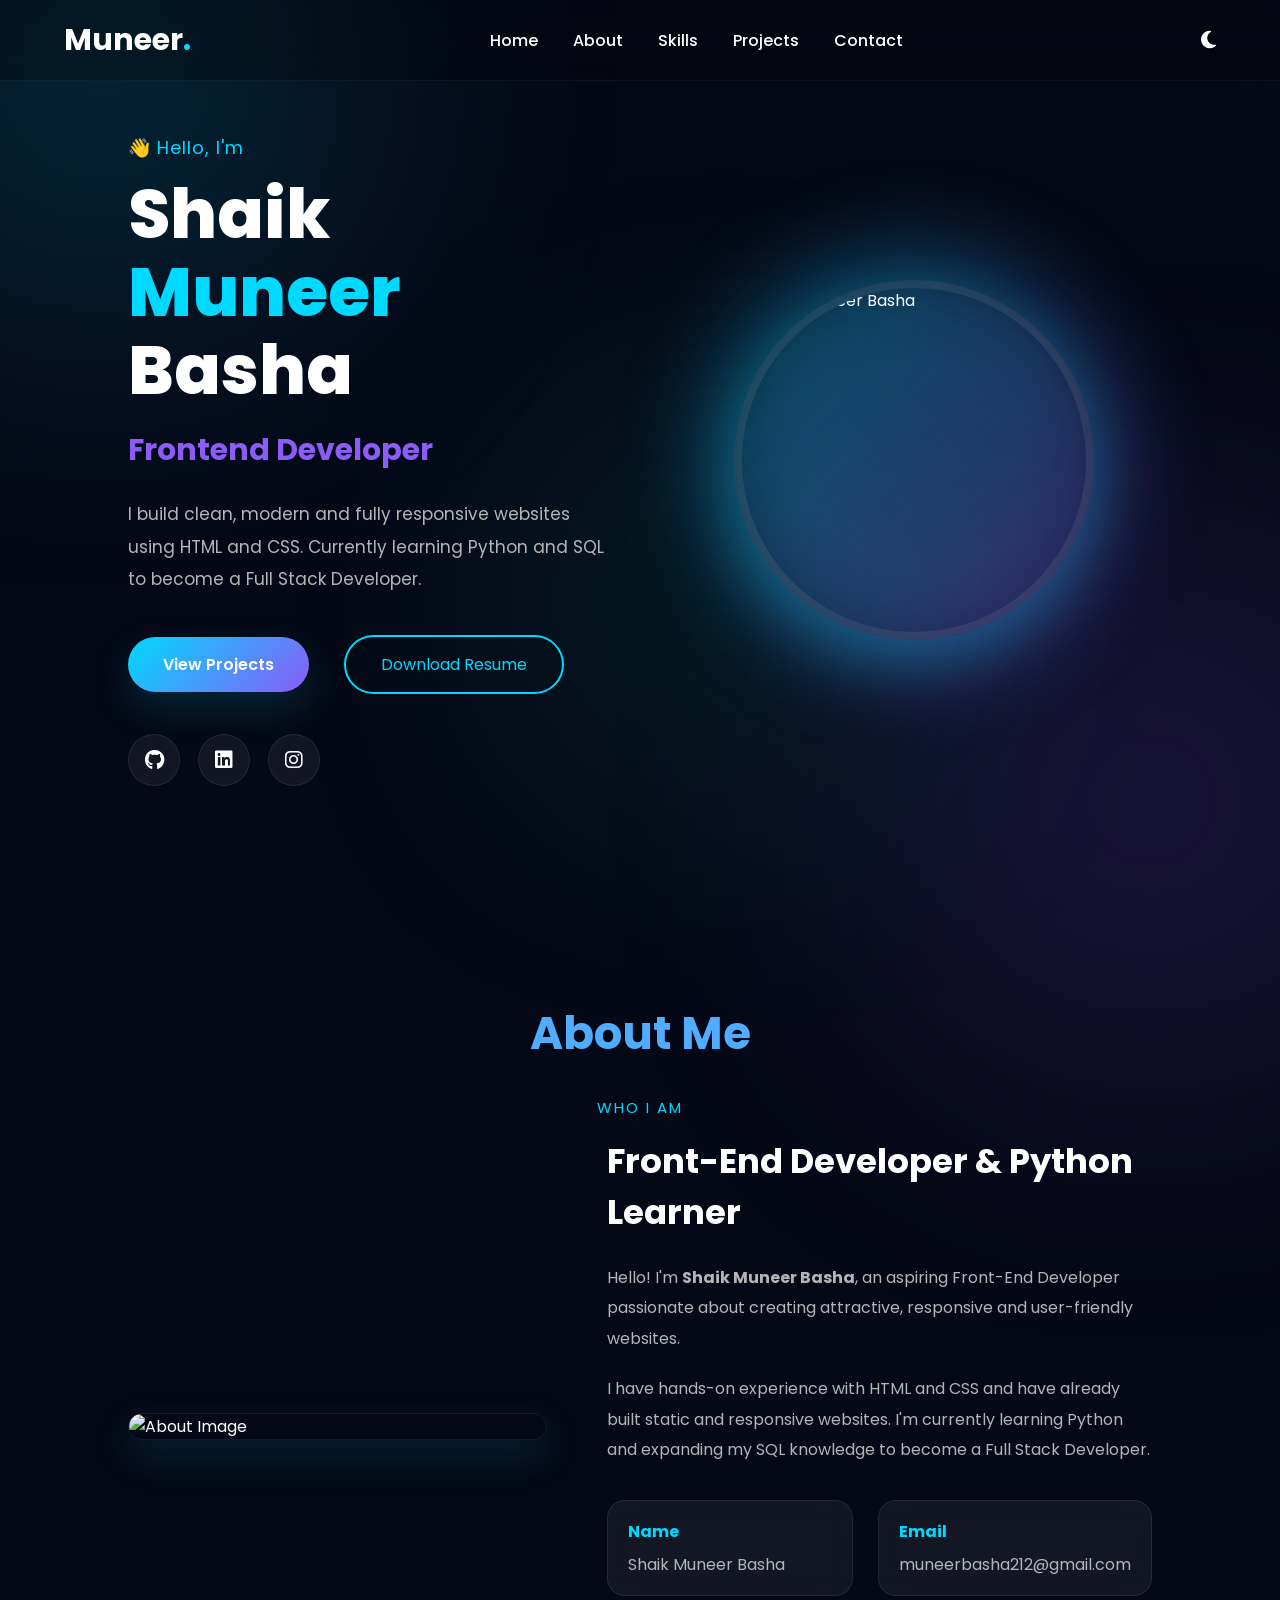
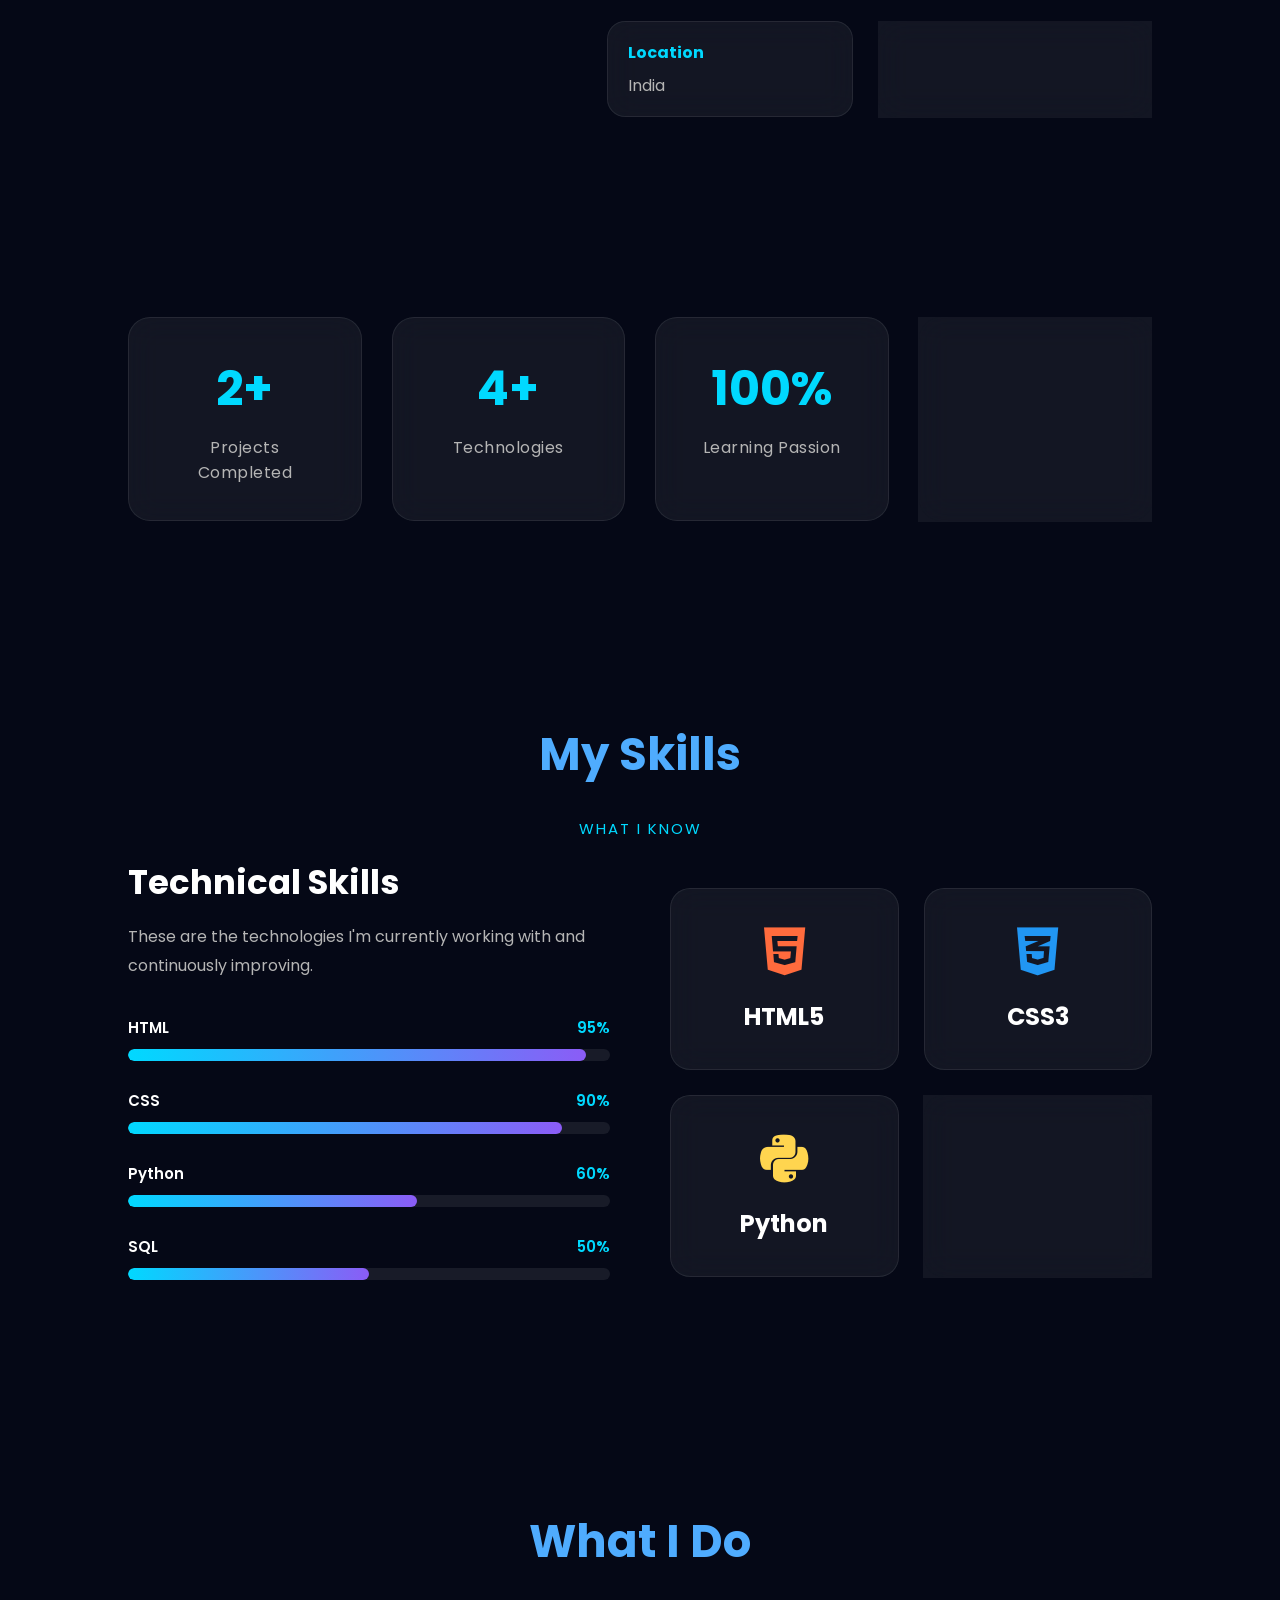
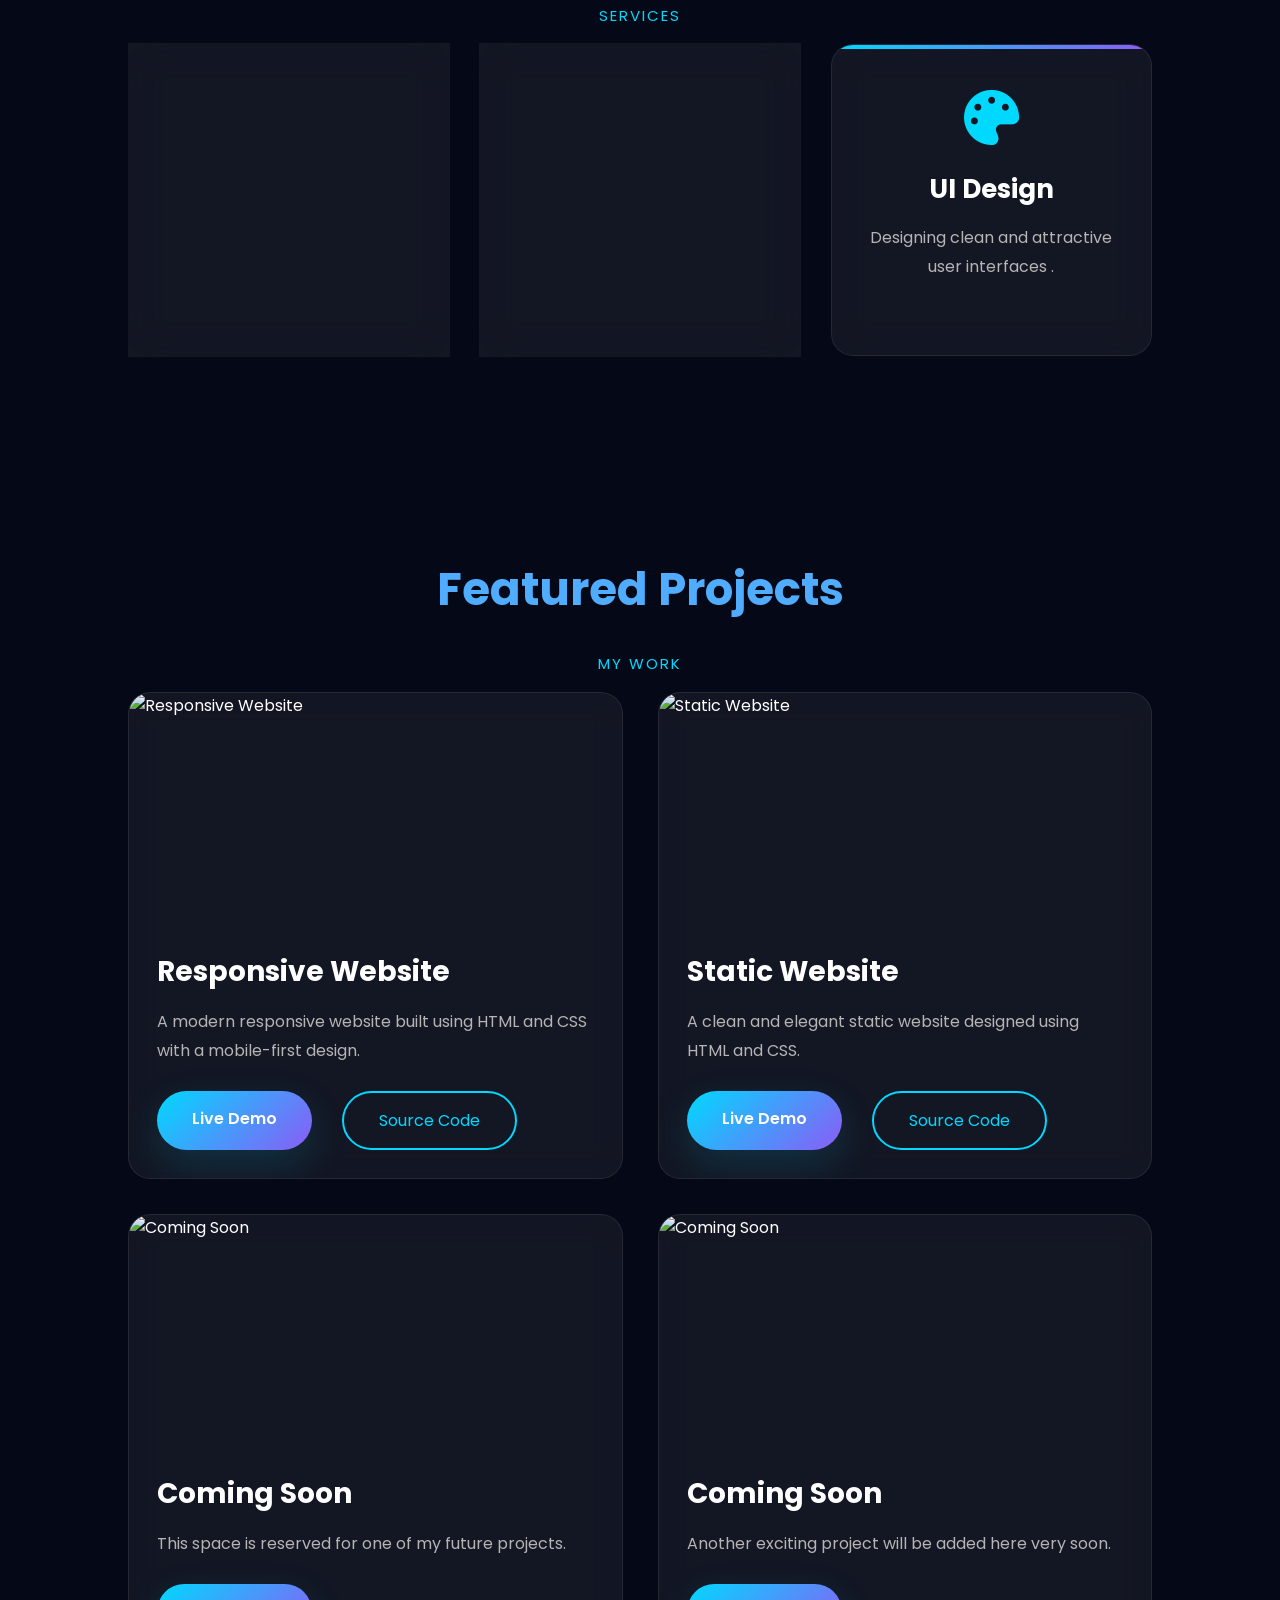
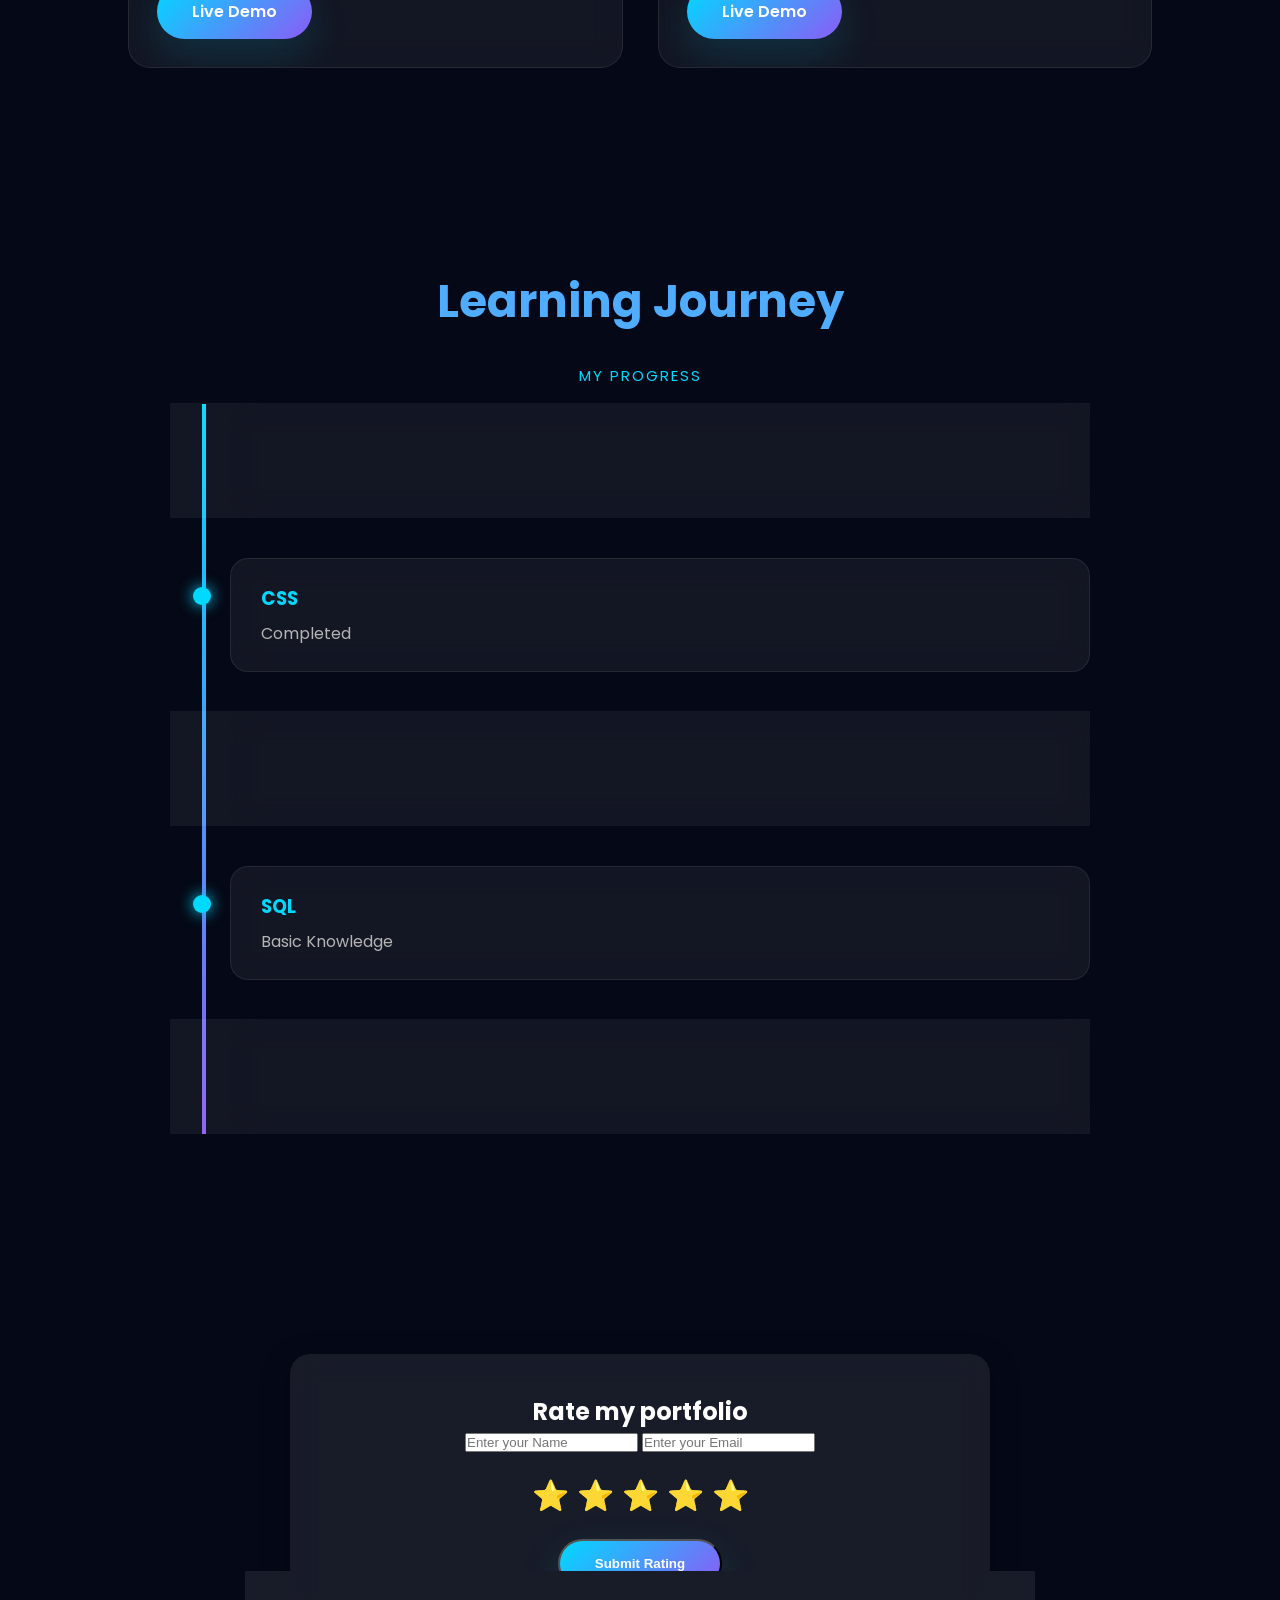
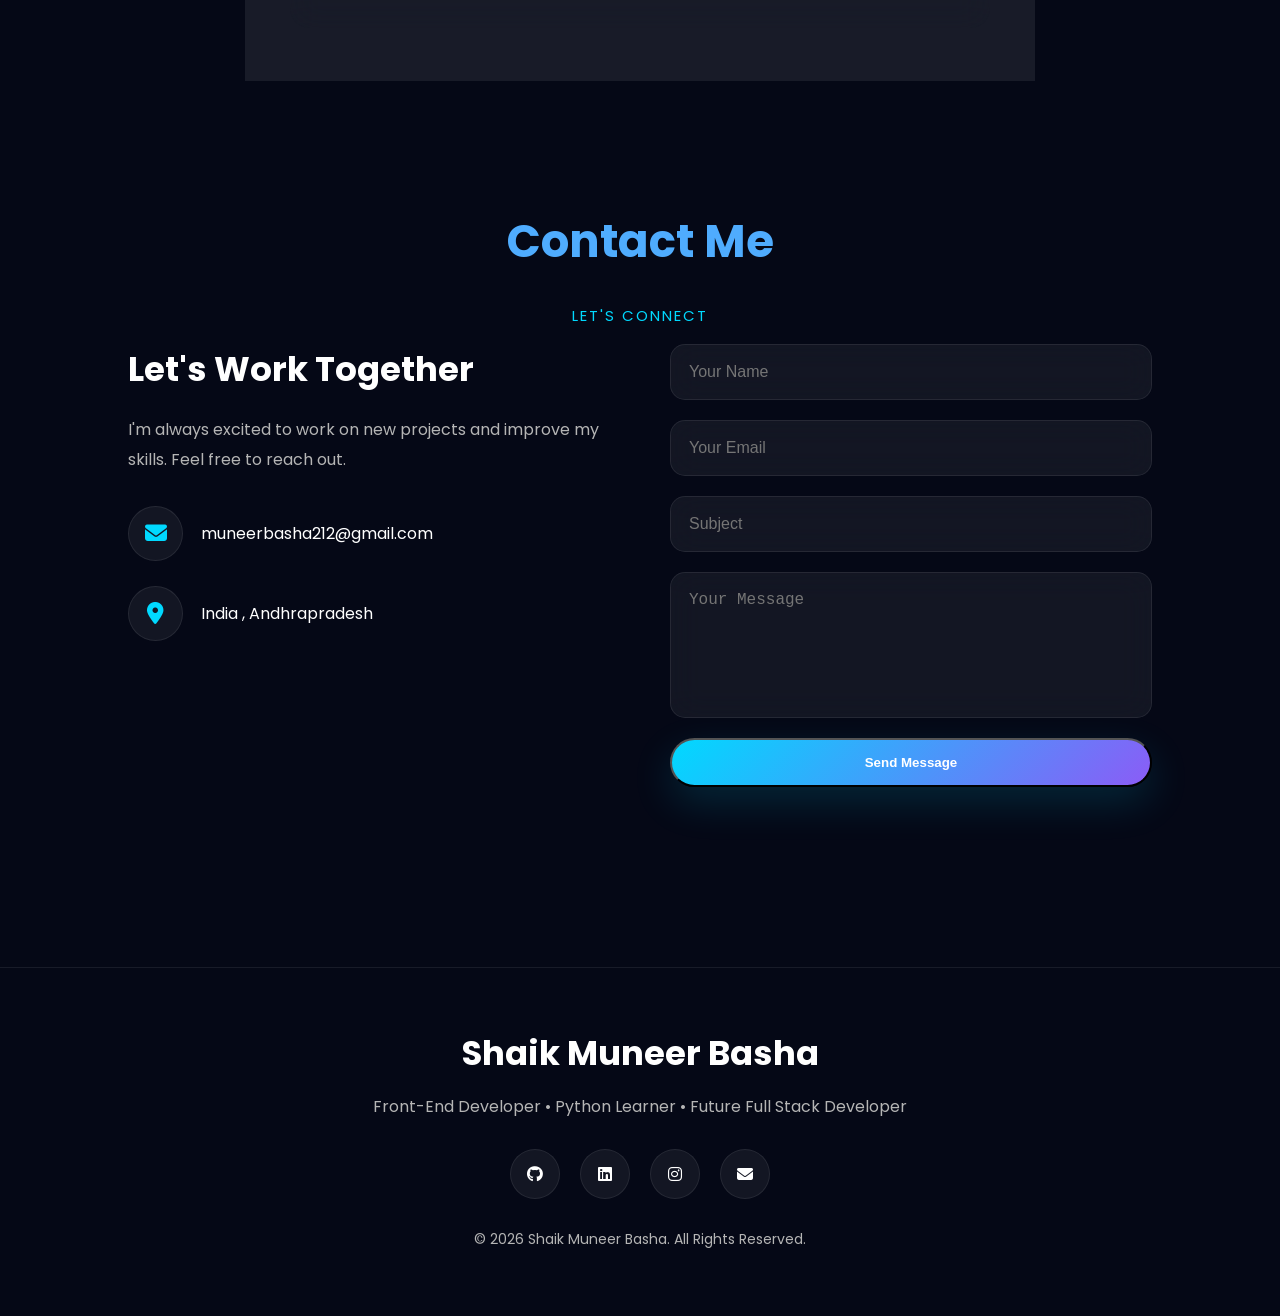
==== commit 9bf6a3da: "Update index.html" ====
--- a/index.html
+++ b/index.html
@@ -736,7 +736,7 @@
         <h2>Rate my portfolio</h2>
         <form action="https://formsubmit.co/muneerbasha212@gmail.com" method="POST">
 
-    <input type="hidden" name="_next" value="https://muneerbasha212-code.github.io/my-portfolio/">
+    <input type="hidden" name="_next" value="https://muneerbasha212-code.github.io/-my-portfolio/">
 
     <input type="hidden" name="_captcha" value="false">
 
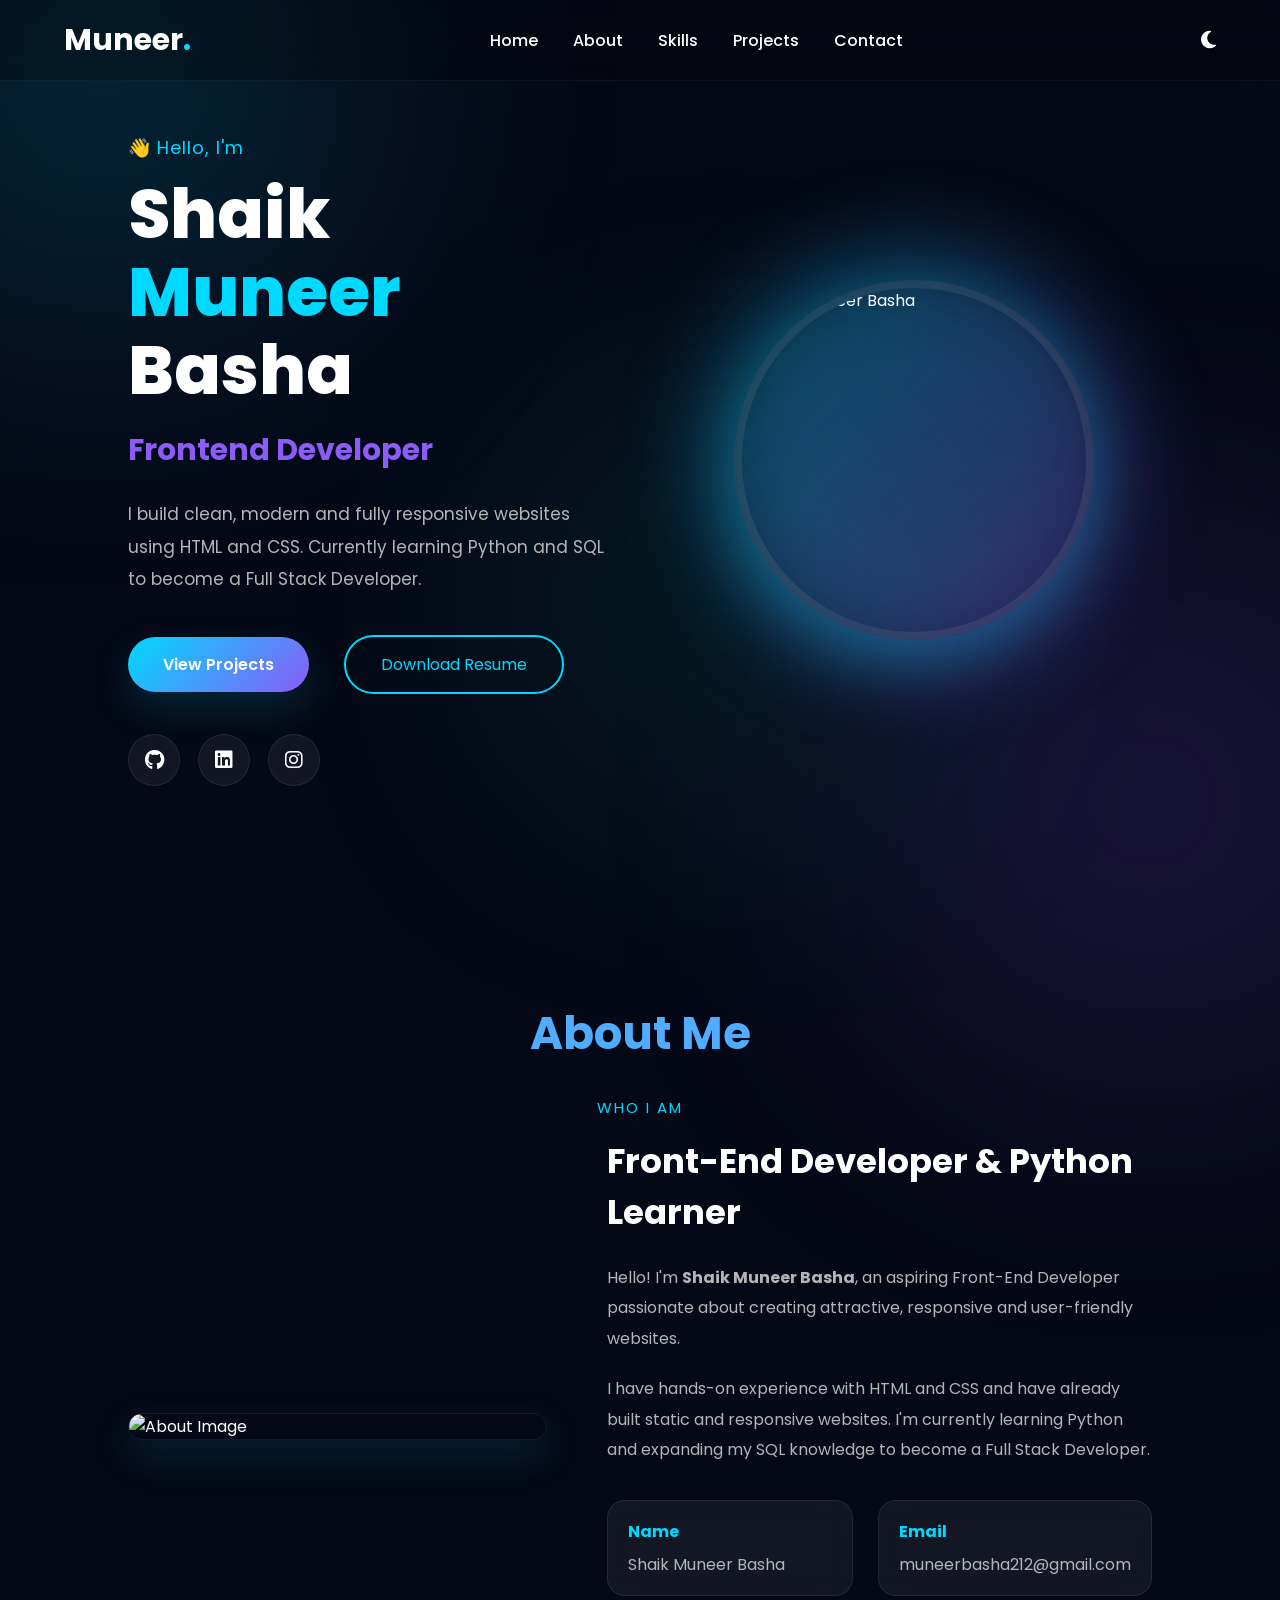
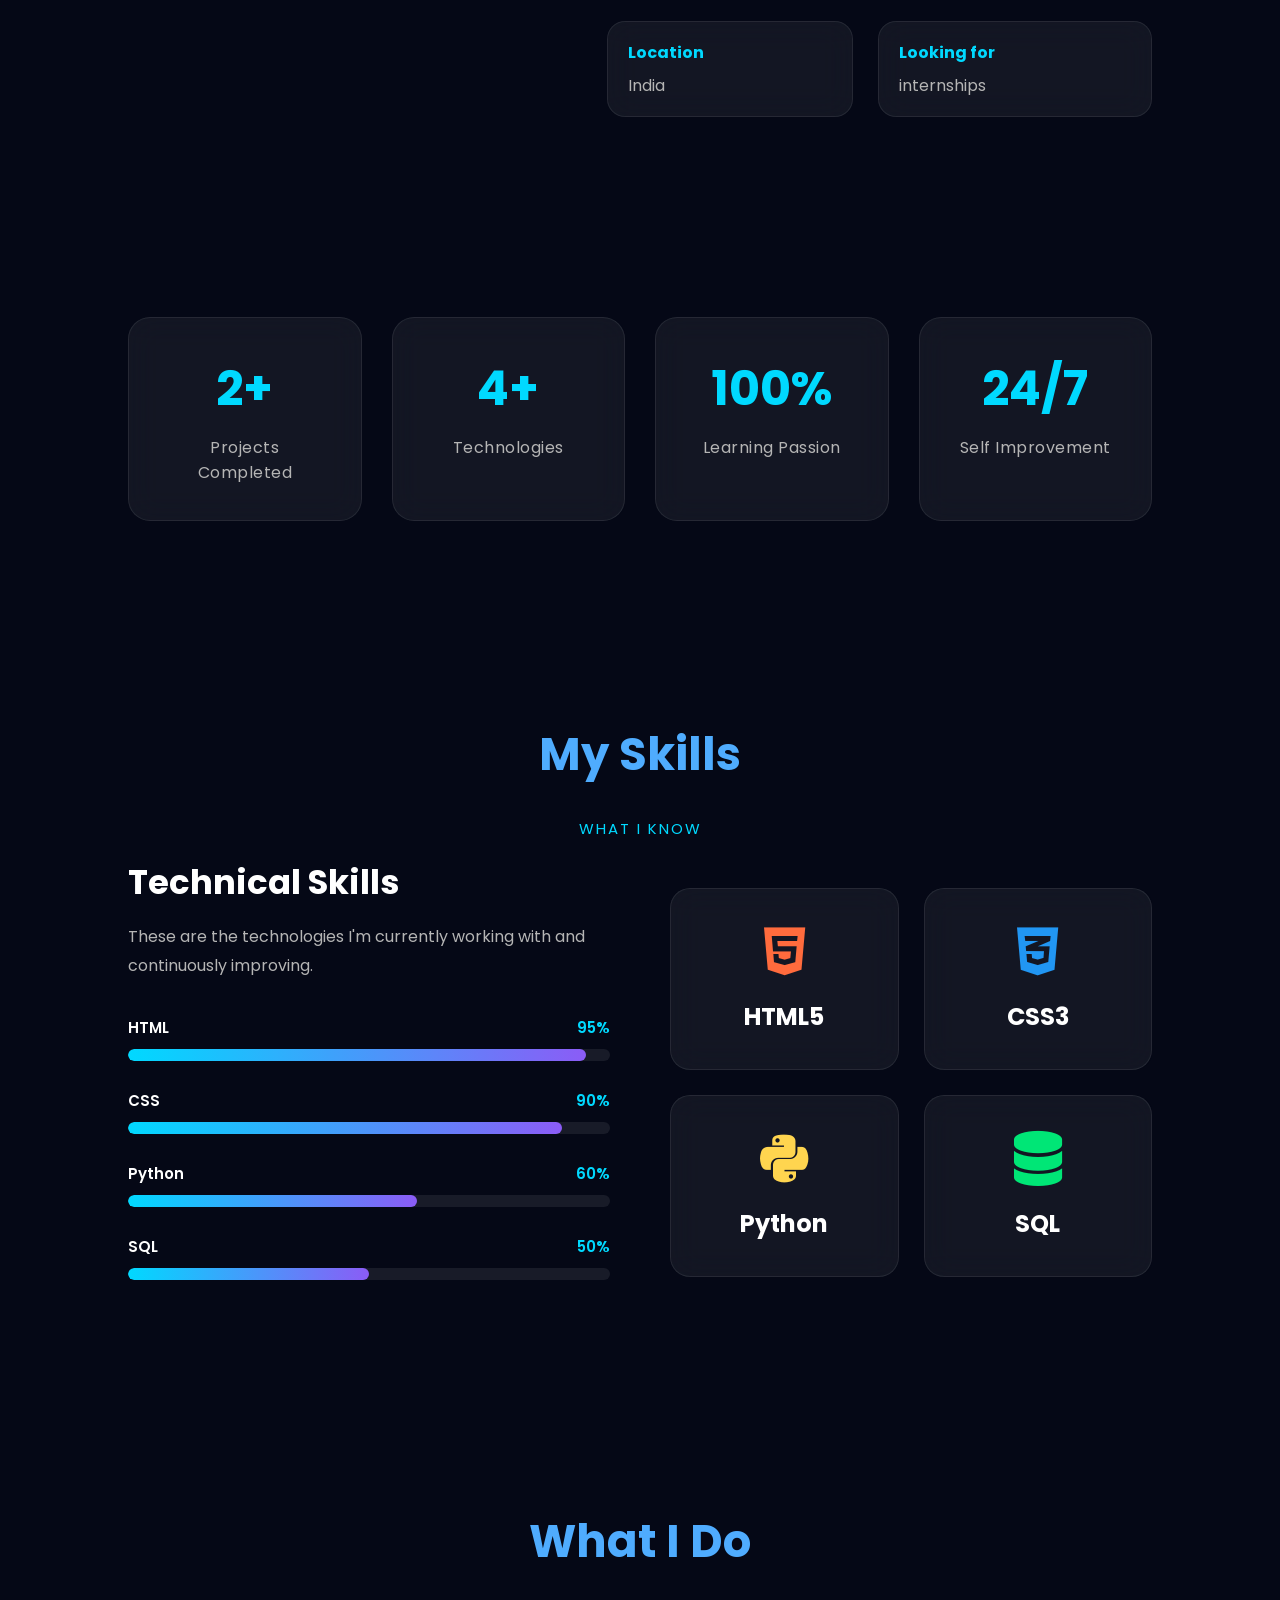
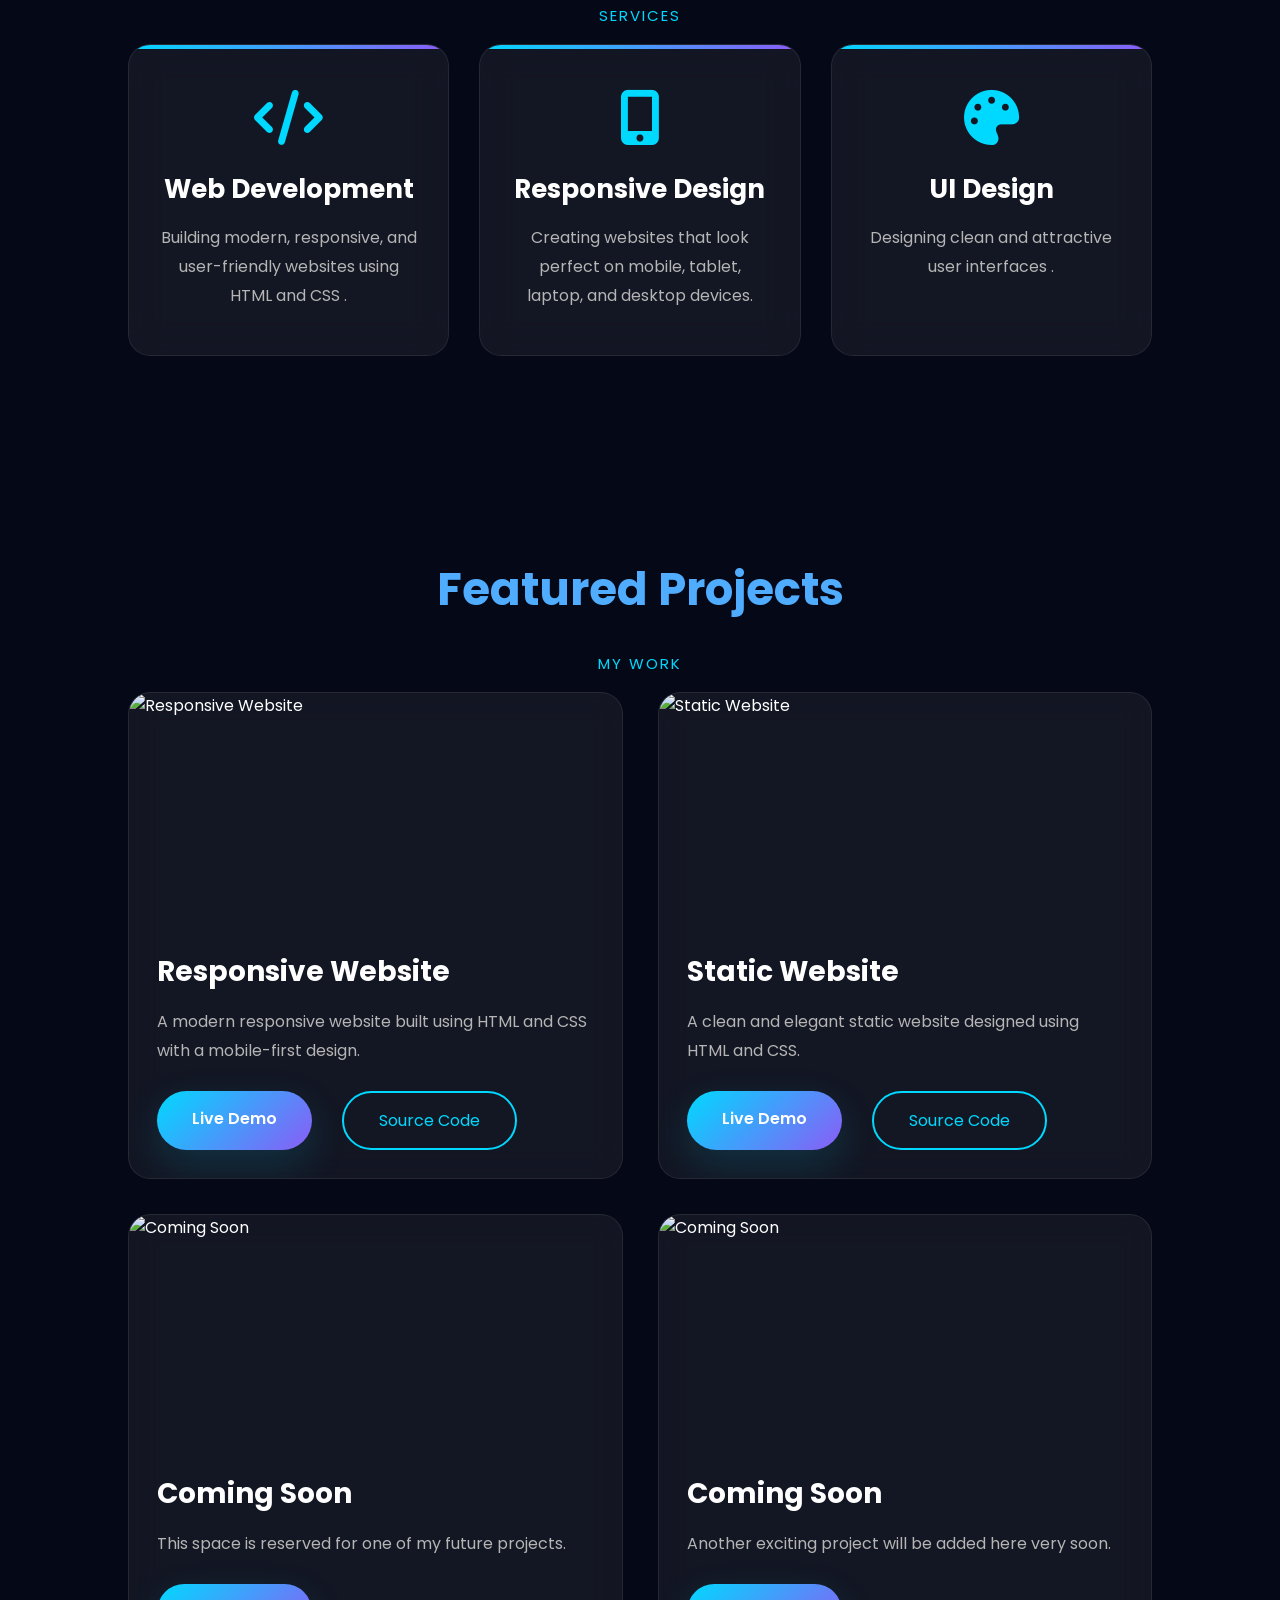
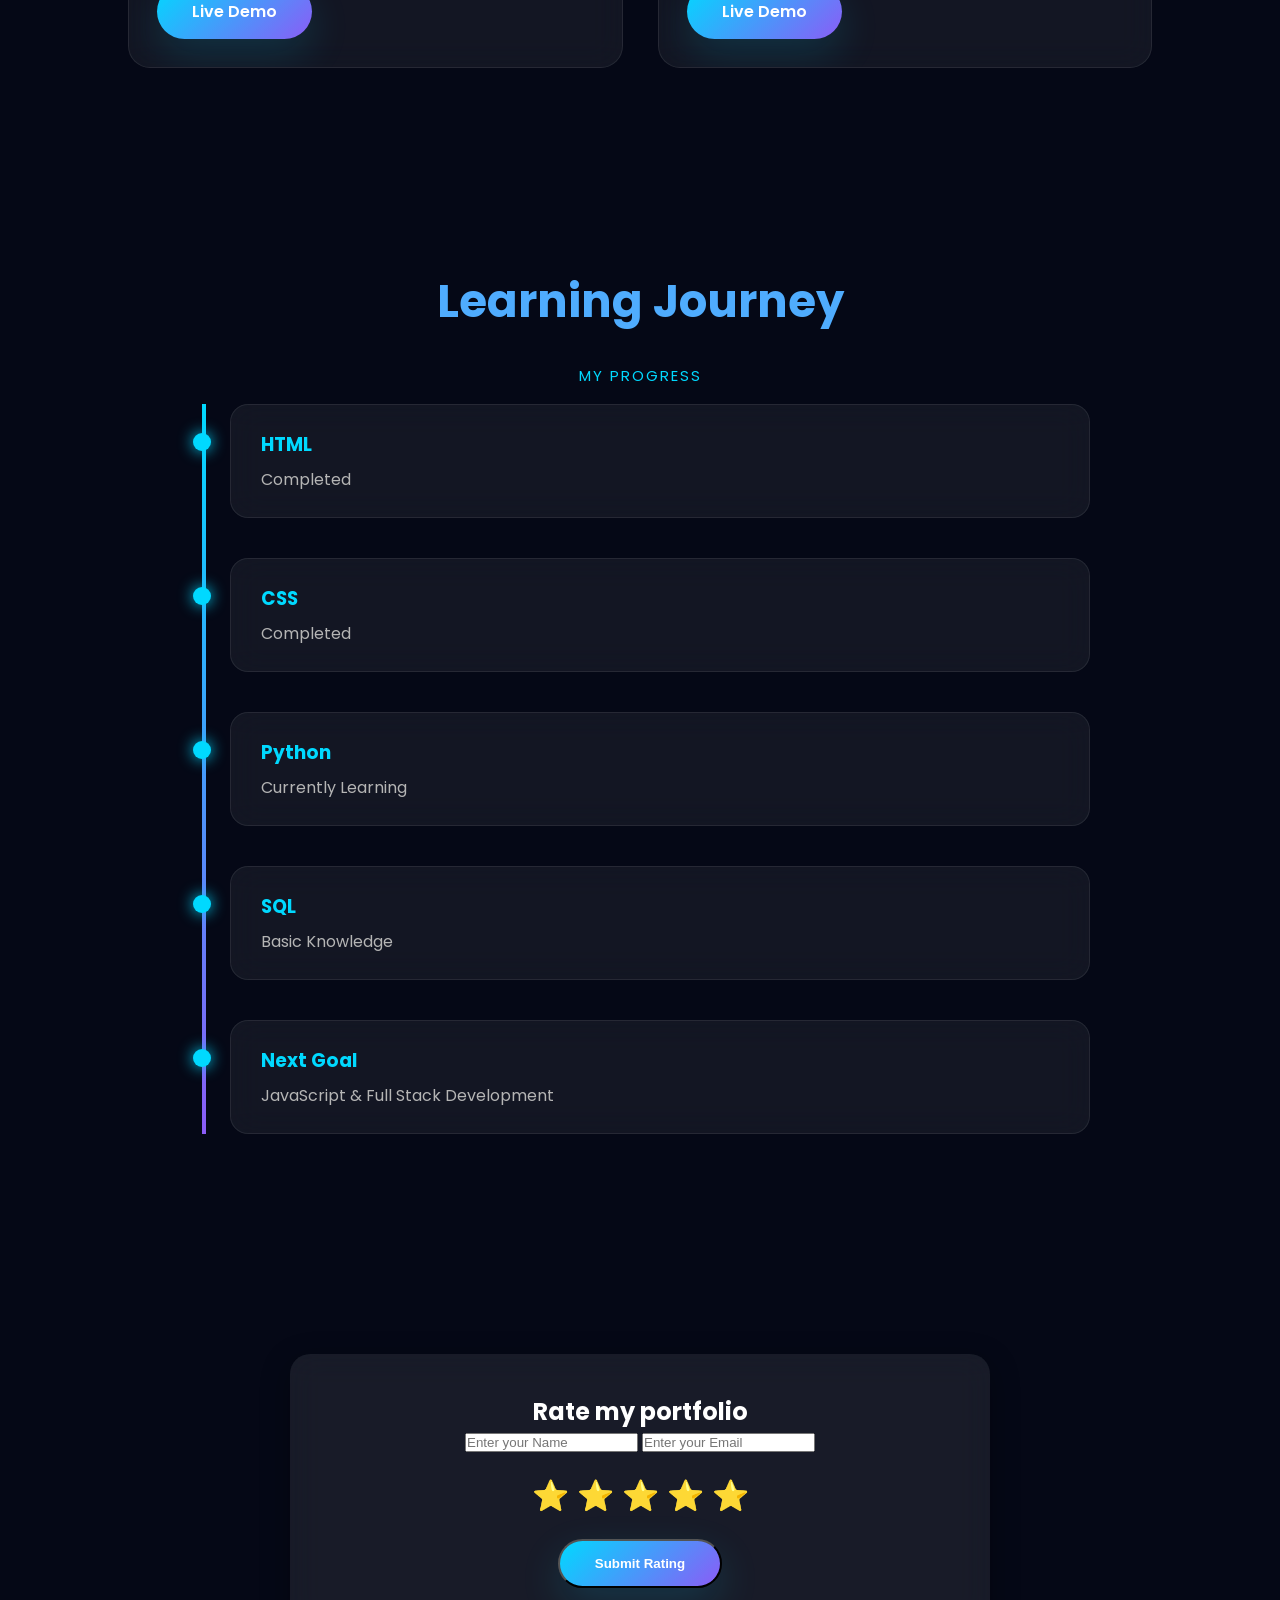
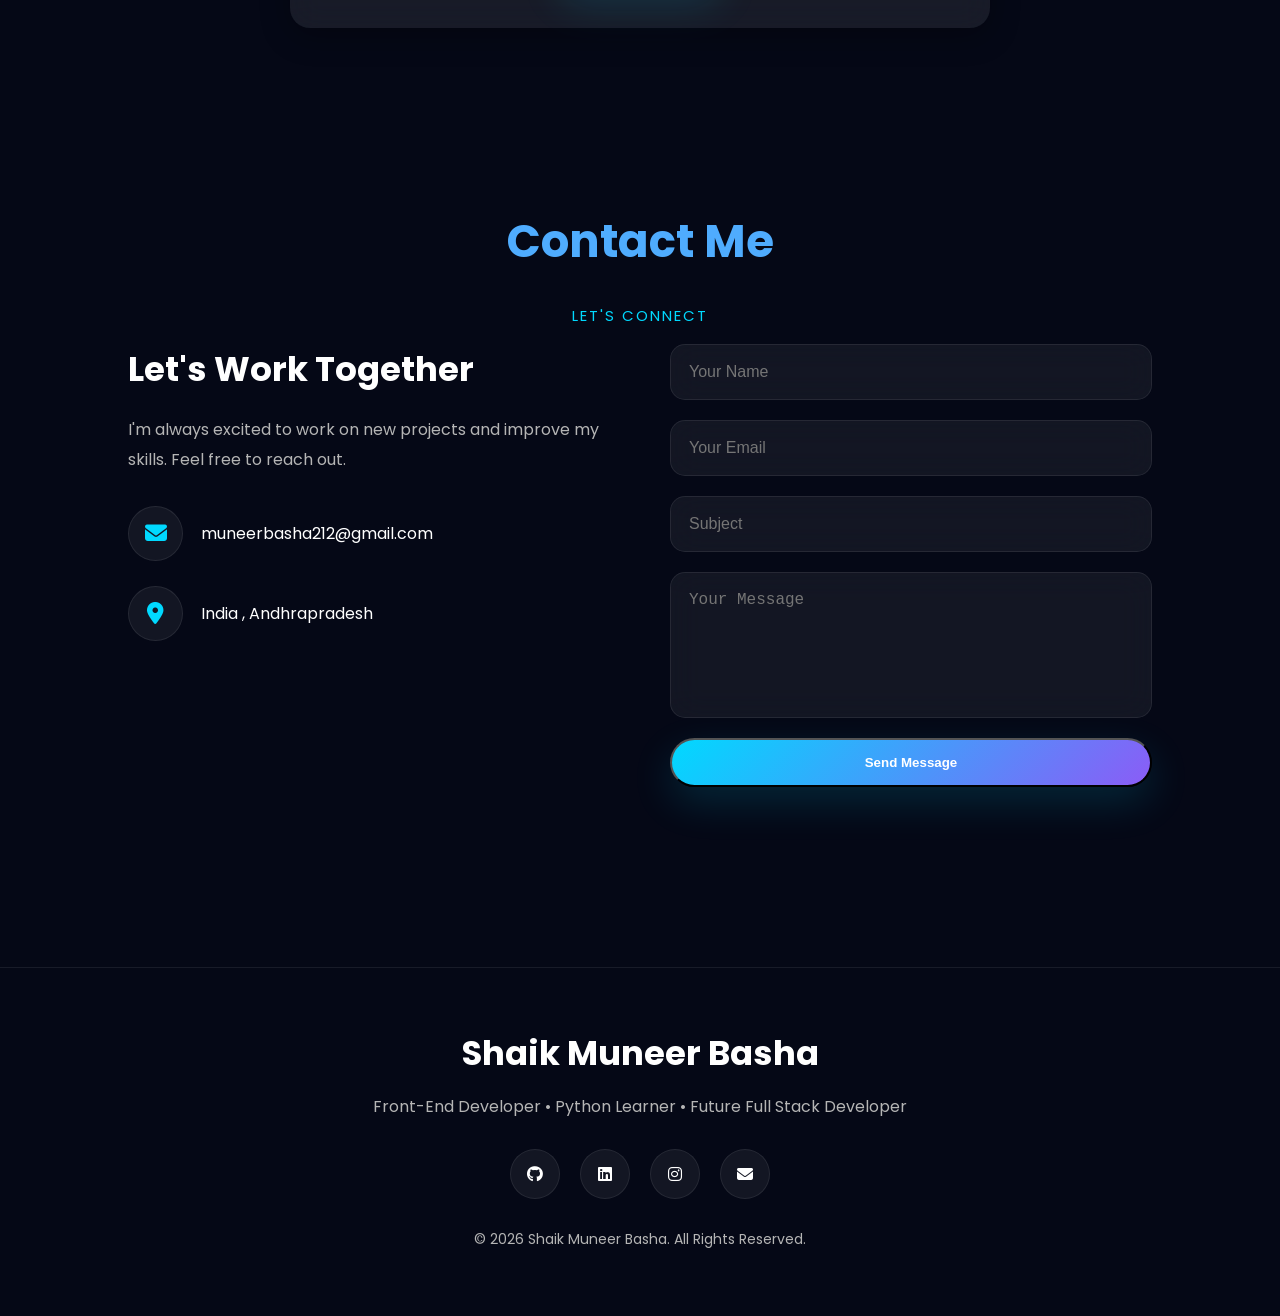
==== commit c7dd7bd8: "Update index.html" ====
--- a/index.html
+++ b/index.html
@@ -804,7 +804,7 @@
             </div>
 
             <form class="contact-form" action="https://formsubmit.co/muneerbasha212@gmail.com" method="POST">
-
+                <input type="hidden" name="_next" value="https://muneerbasha212-code.github.io/-my-portfolio/">
                 <input type="text" name="name" placeholder="Your Name" required>
 
                 <input type="email" name="email" placeholder="Your Email" required>
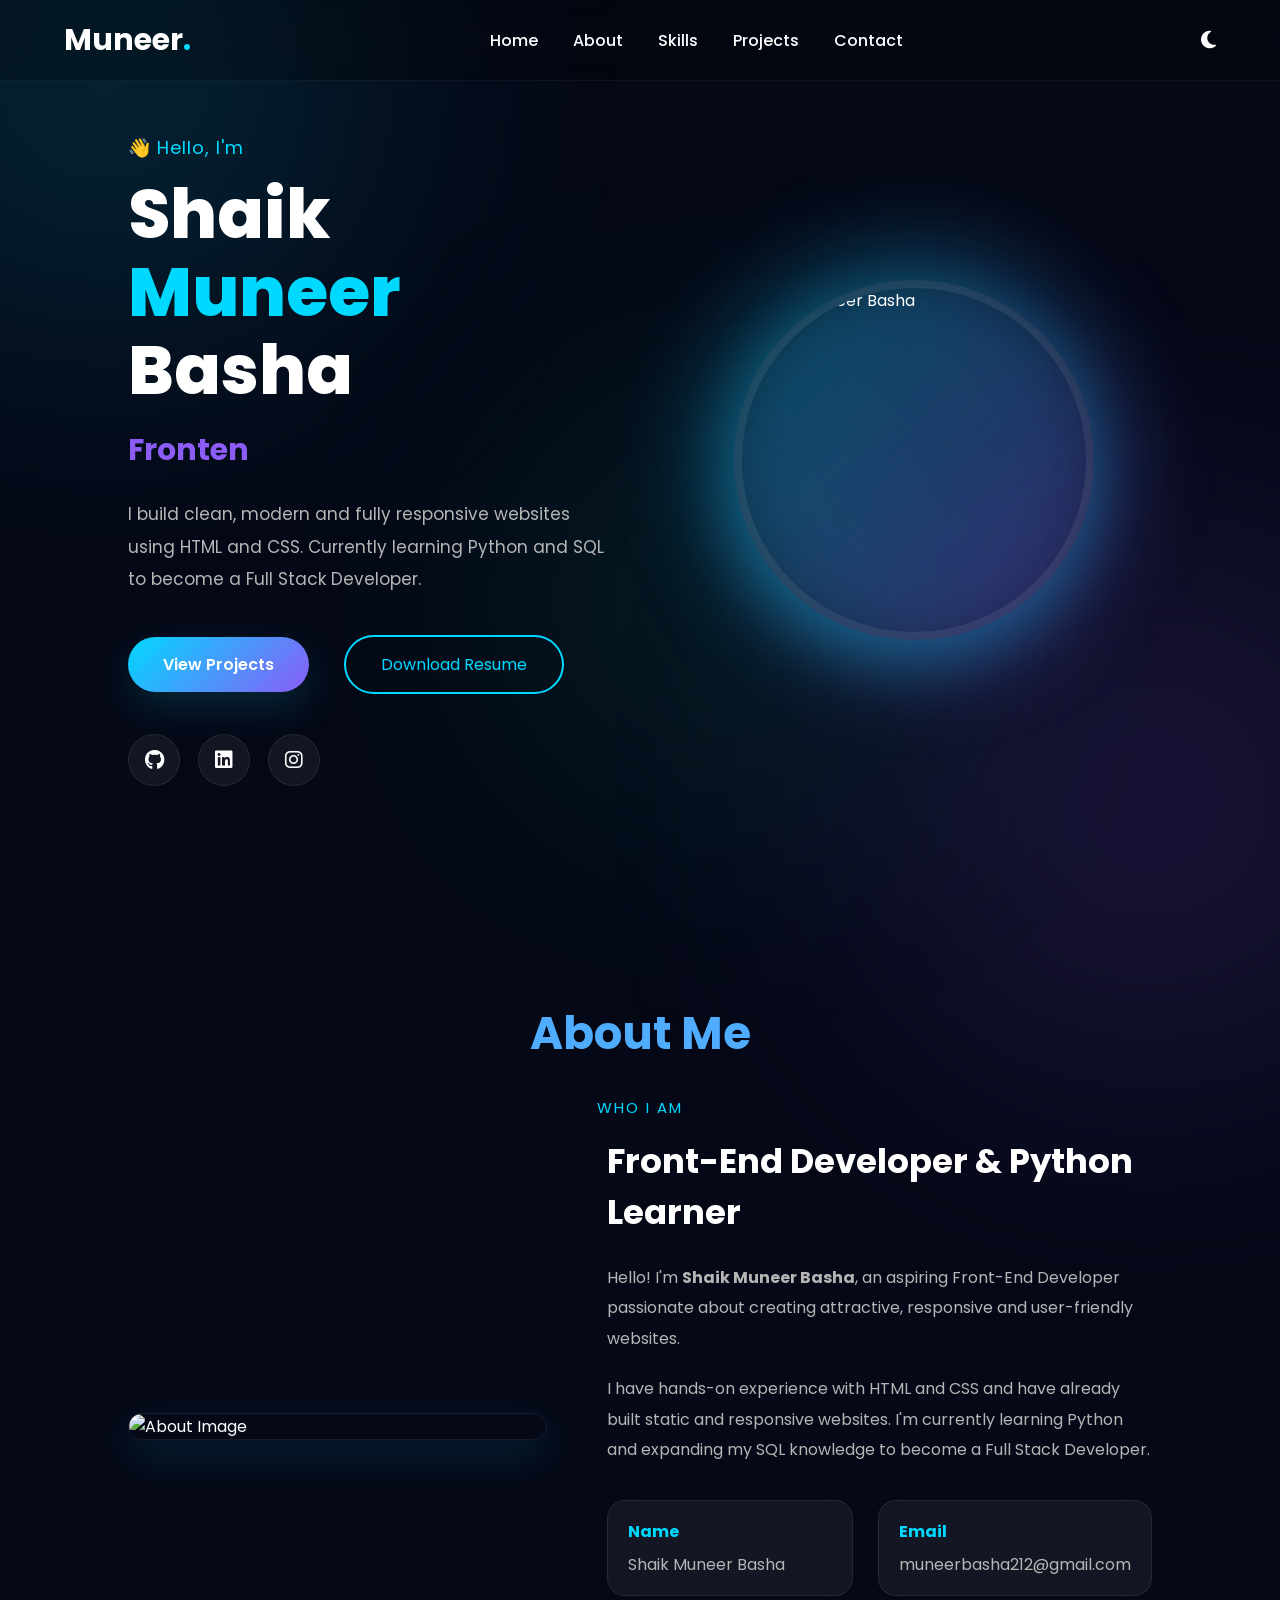
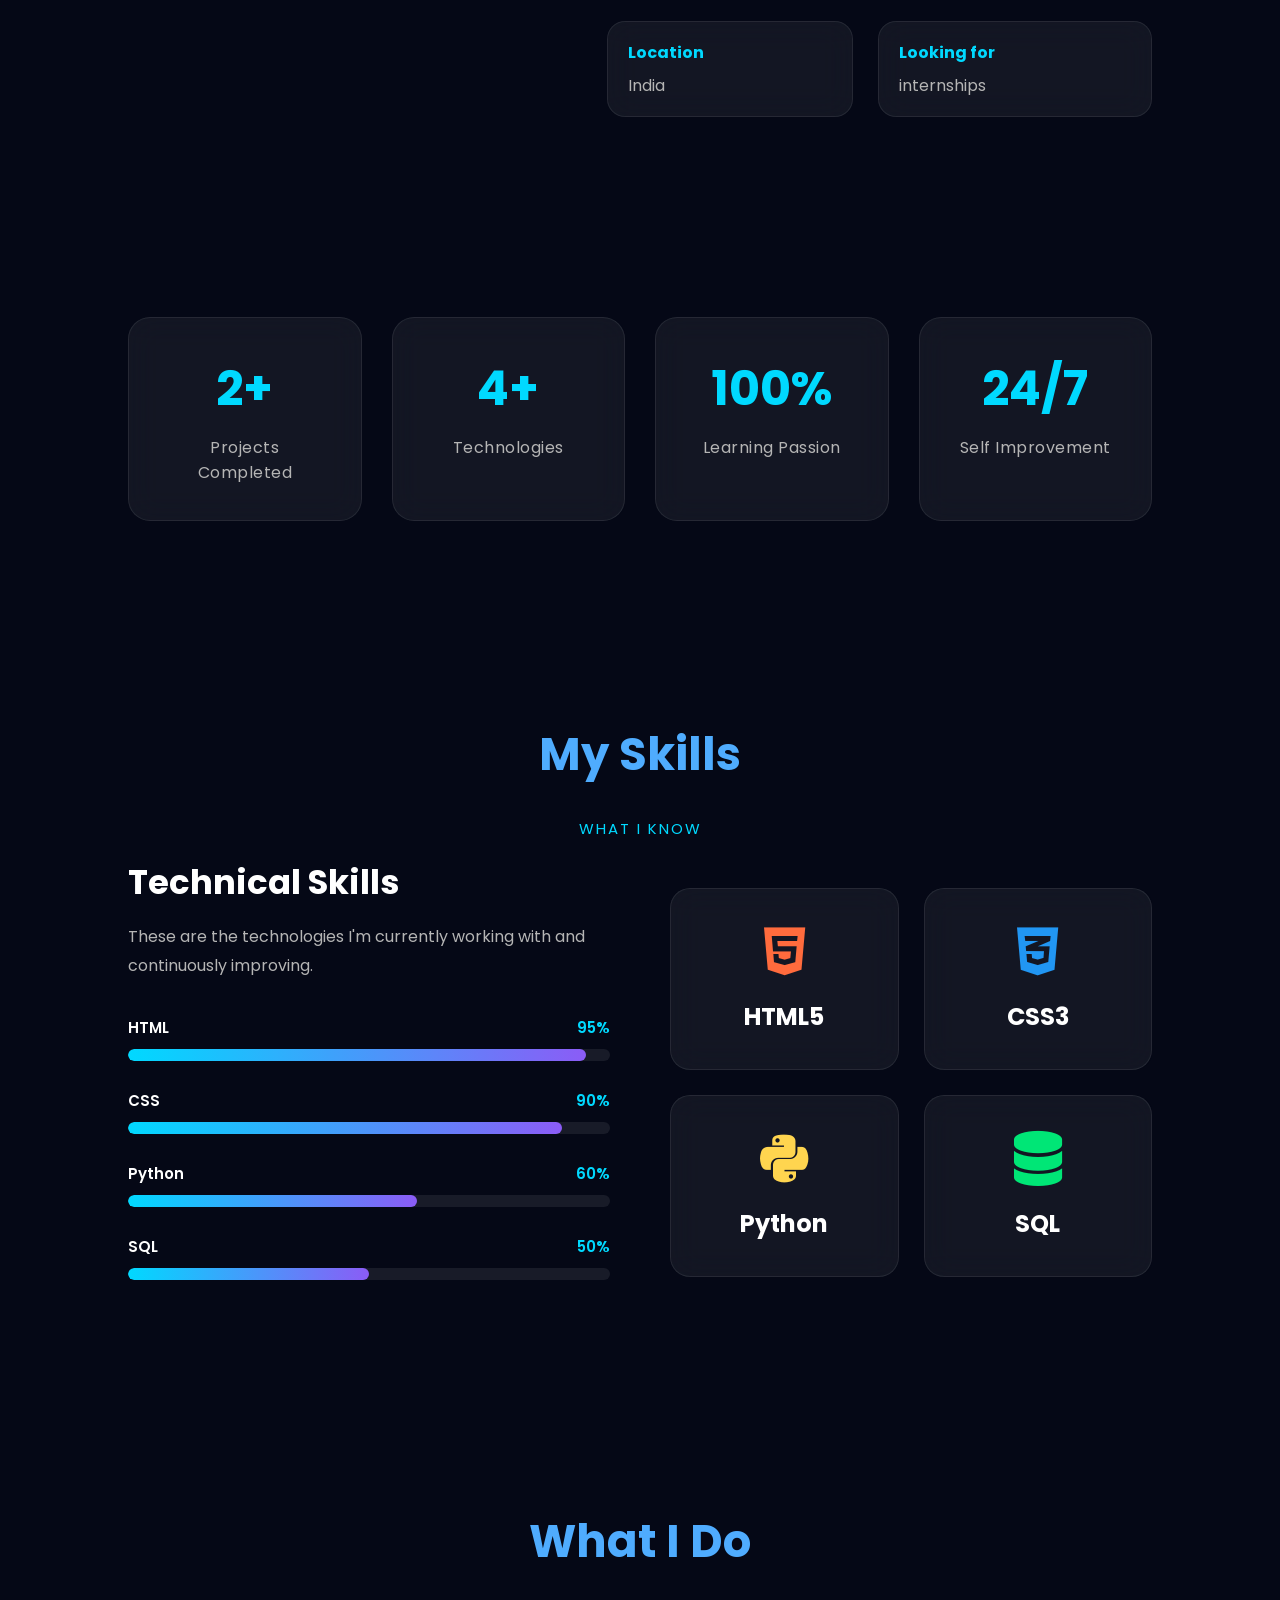
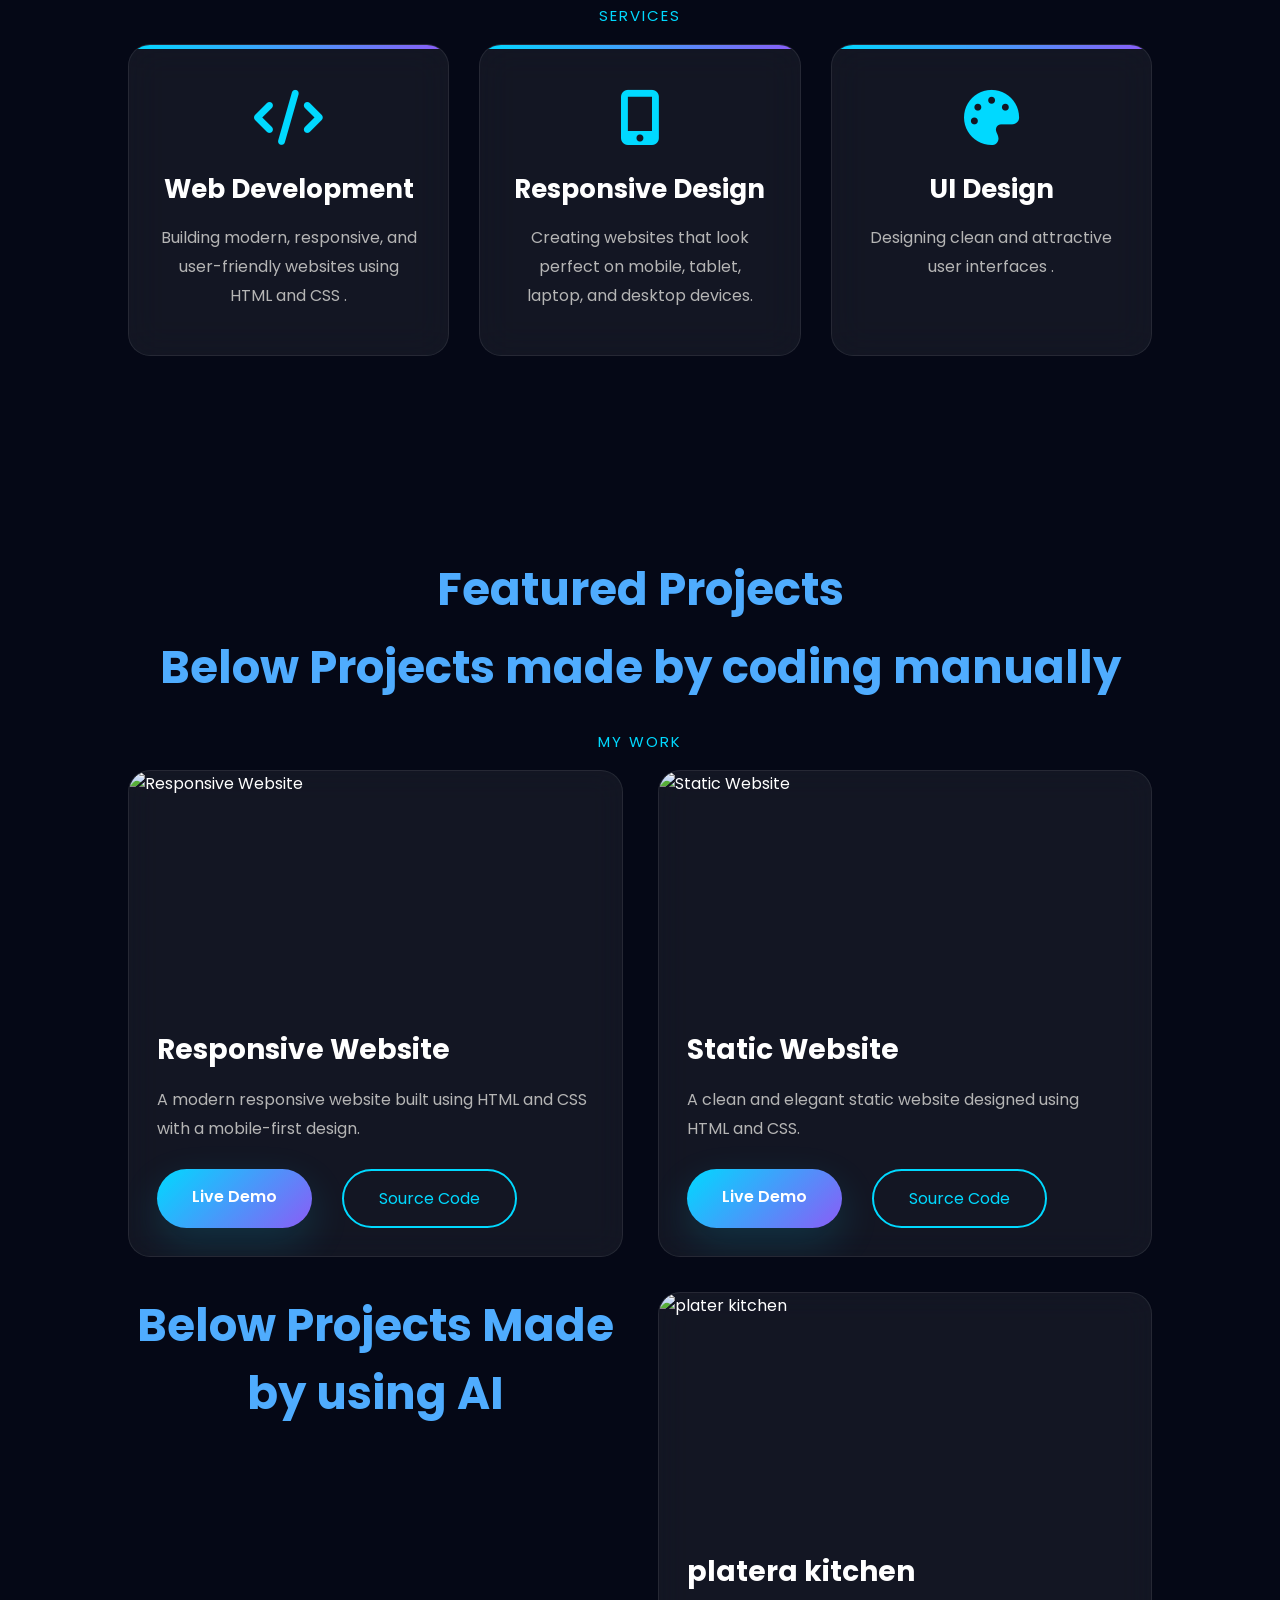
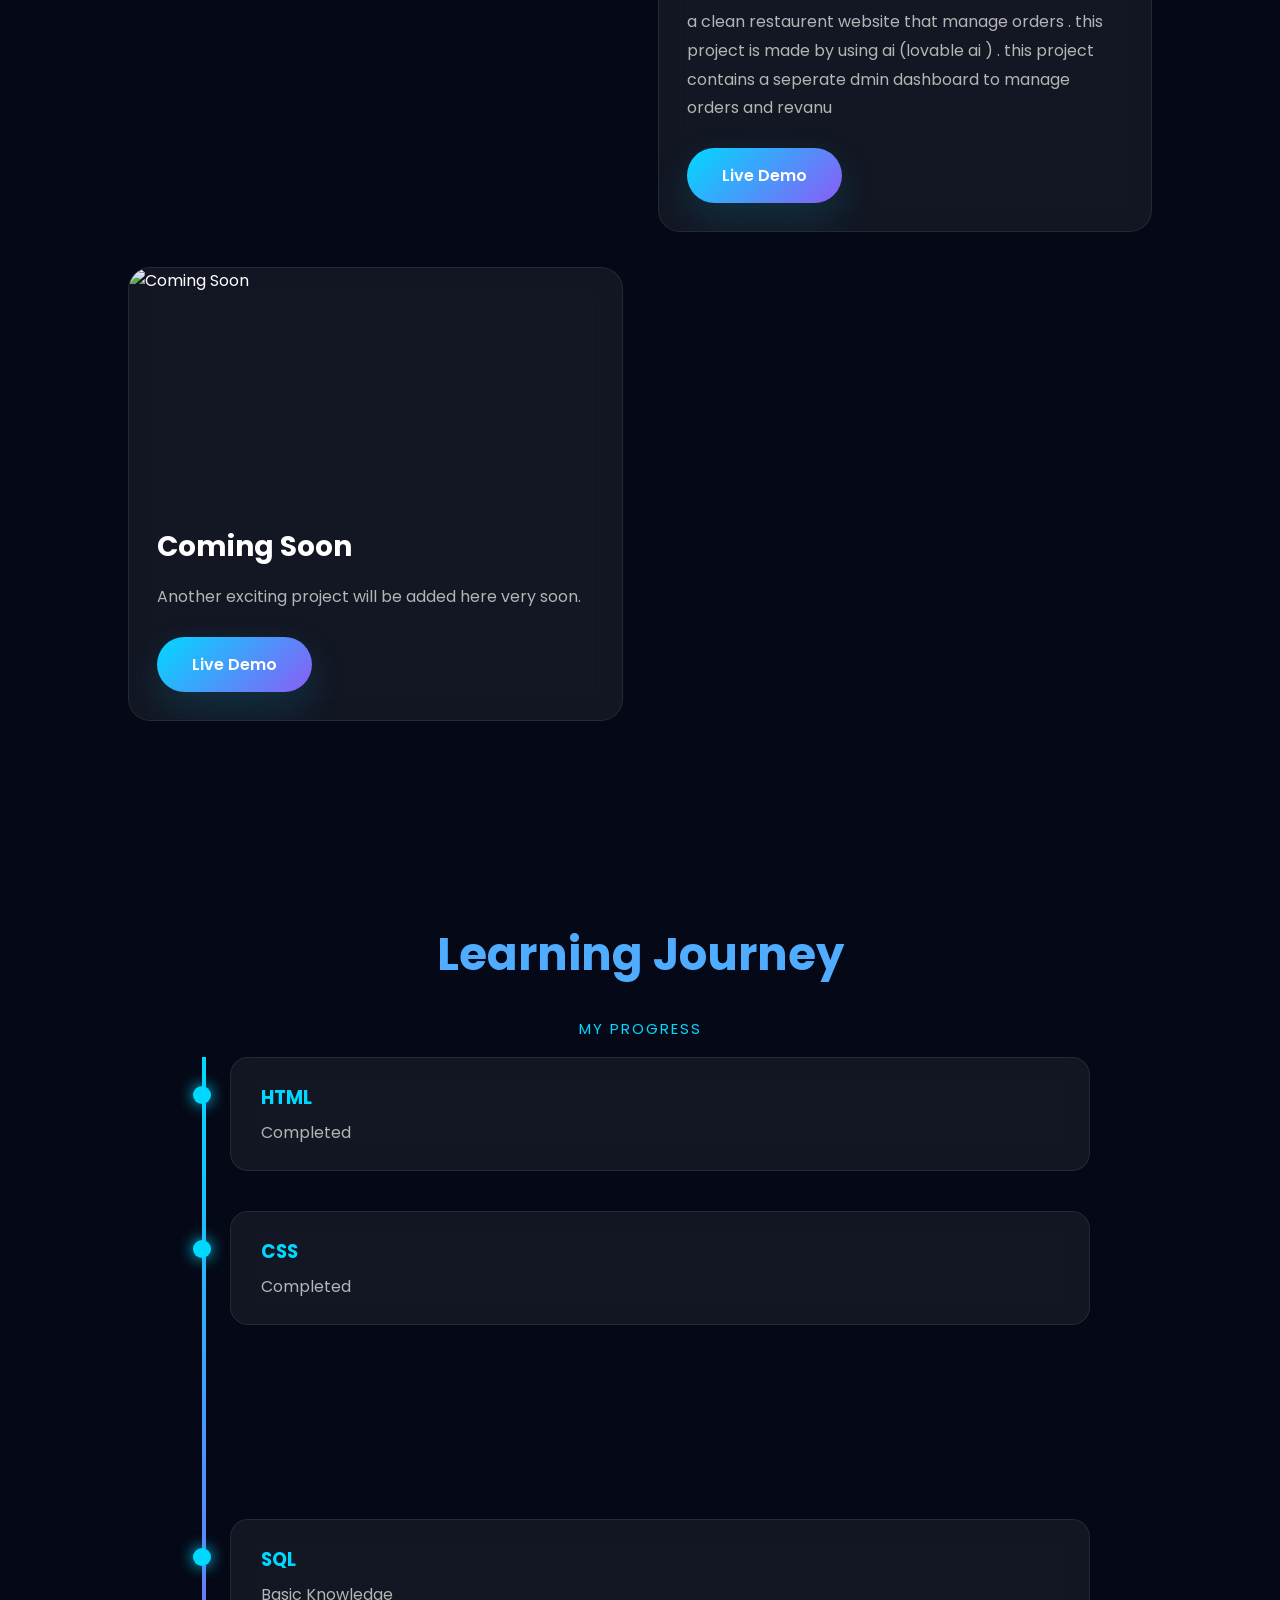
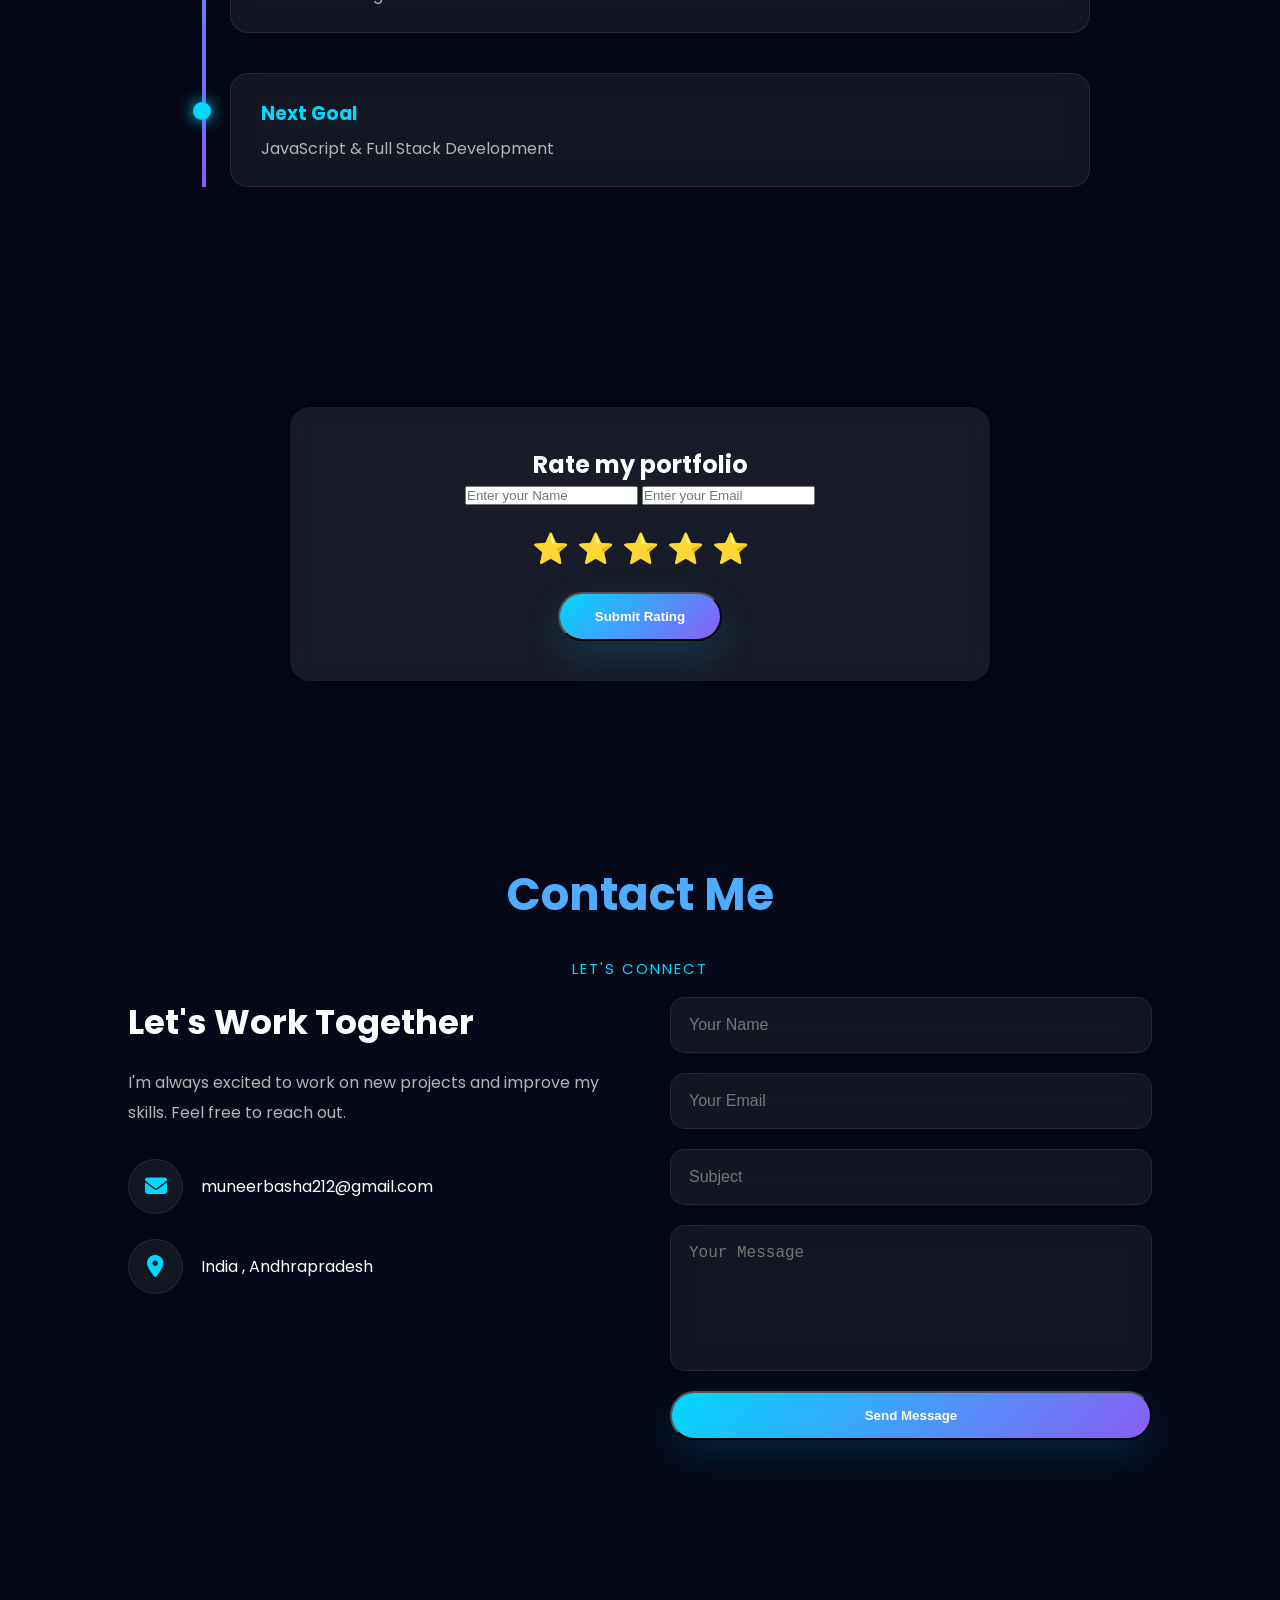
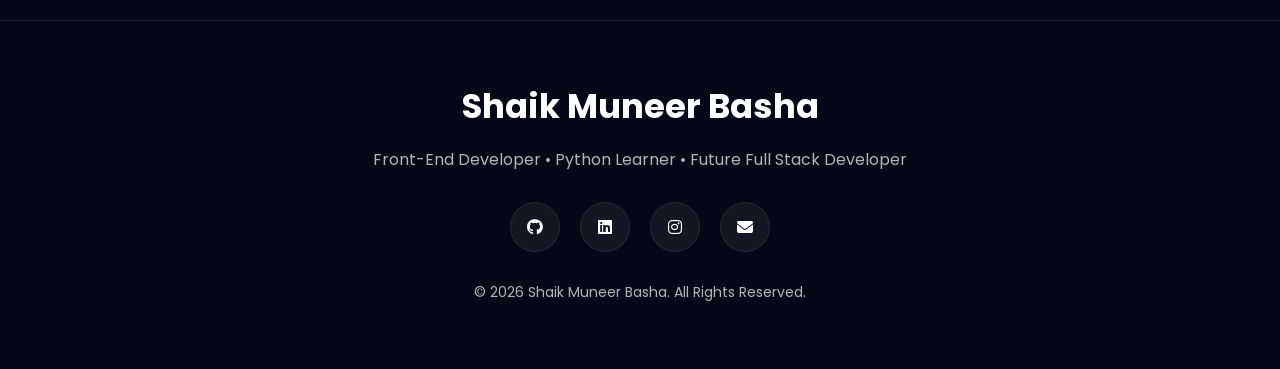
==== commit 2e769c4f: "Update index.html" ====
--- a/index.html
+++ b/index.html
@@ -528,6 +528,7 @@
         <div class="section-title">
 
             <h2>Featured Projects</h2>
+            <h2>Below Projects made by coding manually</h2>
 
             <span>My Work</span>
 
@@ -607,27 +608,29 @@
             </div>
 
             <!-- Placeholder 1 -->
+            <div class="section-title">
+            <h2> Below Projects Made by using AI </h2>
+            </div>
 
             <div class="project-card">
 
                 <div class="project-image">
 
-                    <img src="images/placeholder.jpg" alt="Coming Soon">
+                     <img src="https://github.com/muneerbasha212-code/my-image/blob/main/WhatsApp%20Image%202026-07-19%20at%202.43.44%20PM.jpeg?raw=true" alt=" plater kitchen">
 
                 </div>
 
                 <div class="project-content">
 
-                    <h3>Coming Soon</h3>
+
+                    <h3>platera kitchen</h3>
 
                     <p>
-                        This space is reserved for one of my future
-                        projects.
+                        a clean restaurent website that manage orders . this project is made by using ai (lovable ai ) . this project contains a seperate dmin dashboard to manage orders and revanu 
                     </p>
-
                     <div class="project-buttons">
 
-                        <a href="#" class="btn">
+                        <a href="https://platera-kitchen.lovable.app/" class="btn">
                             Live Demo
                         </a>
 
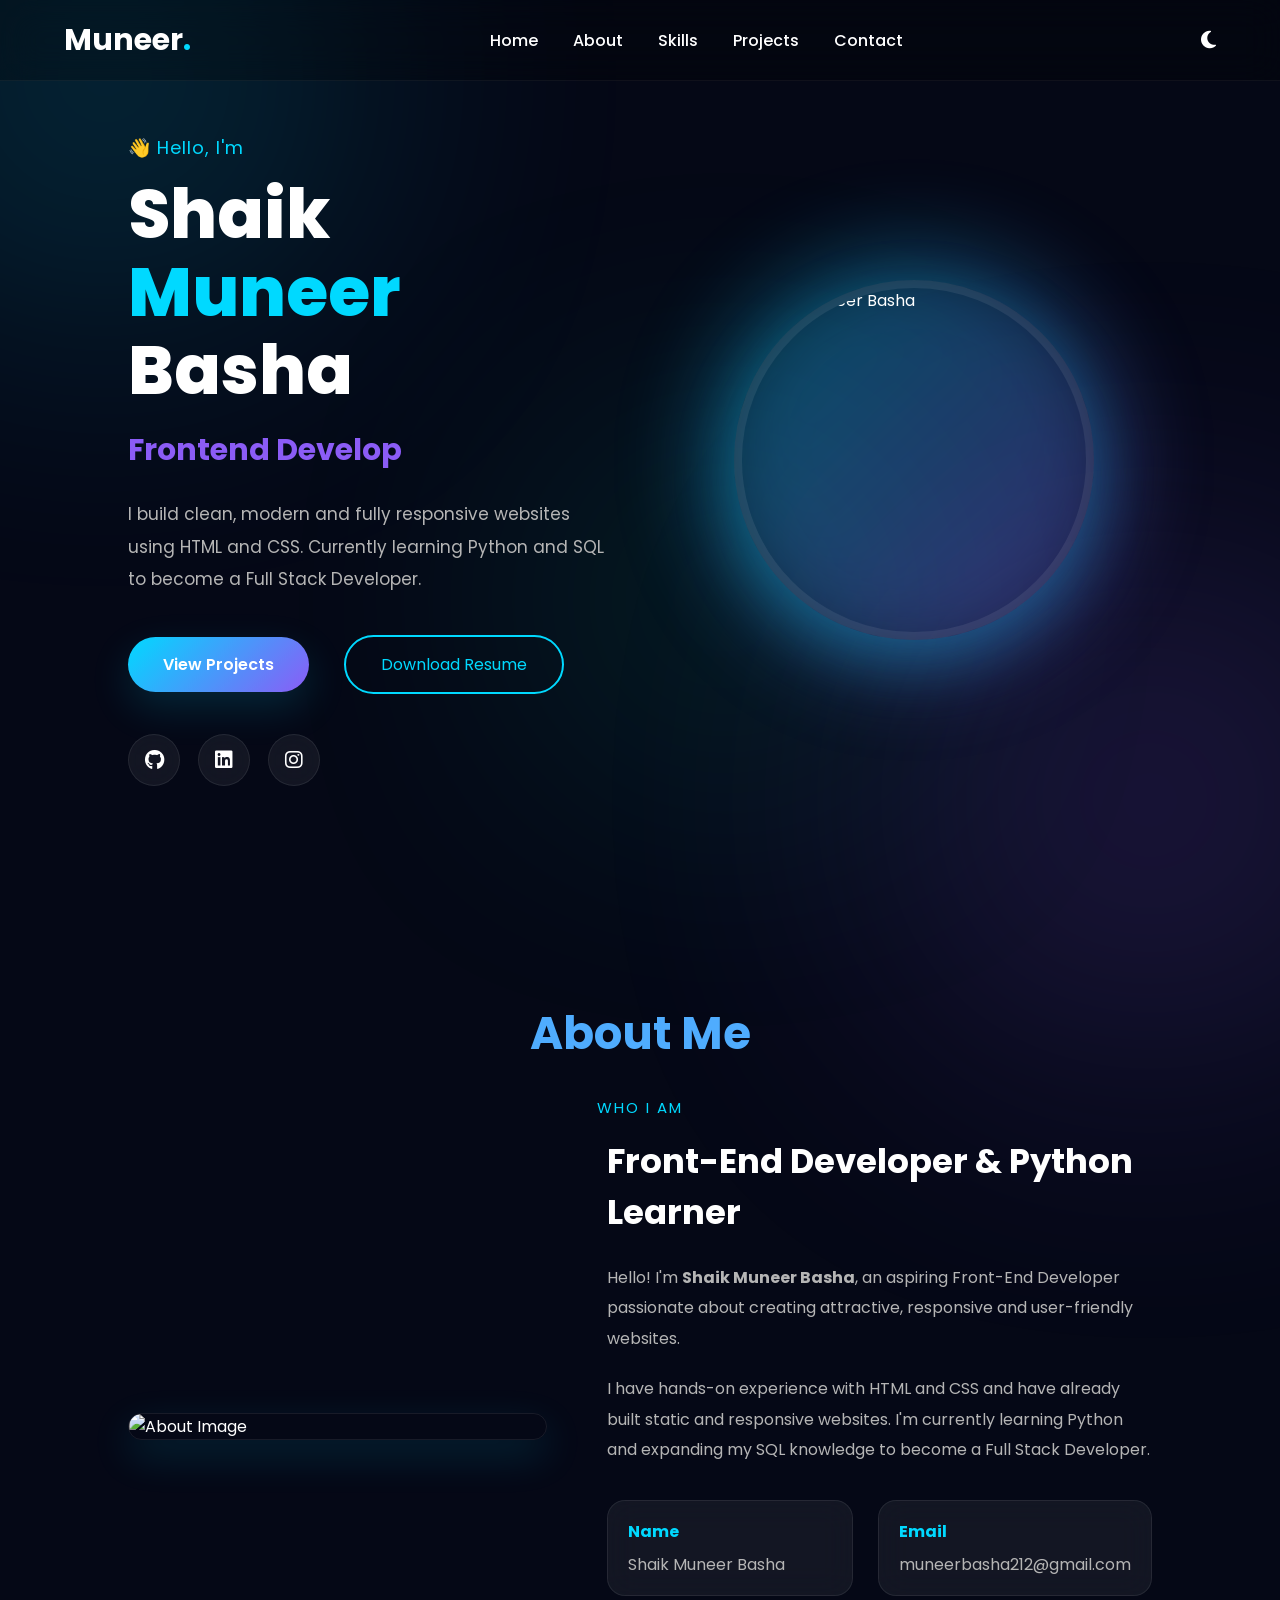
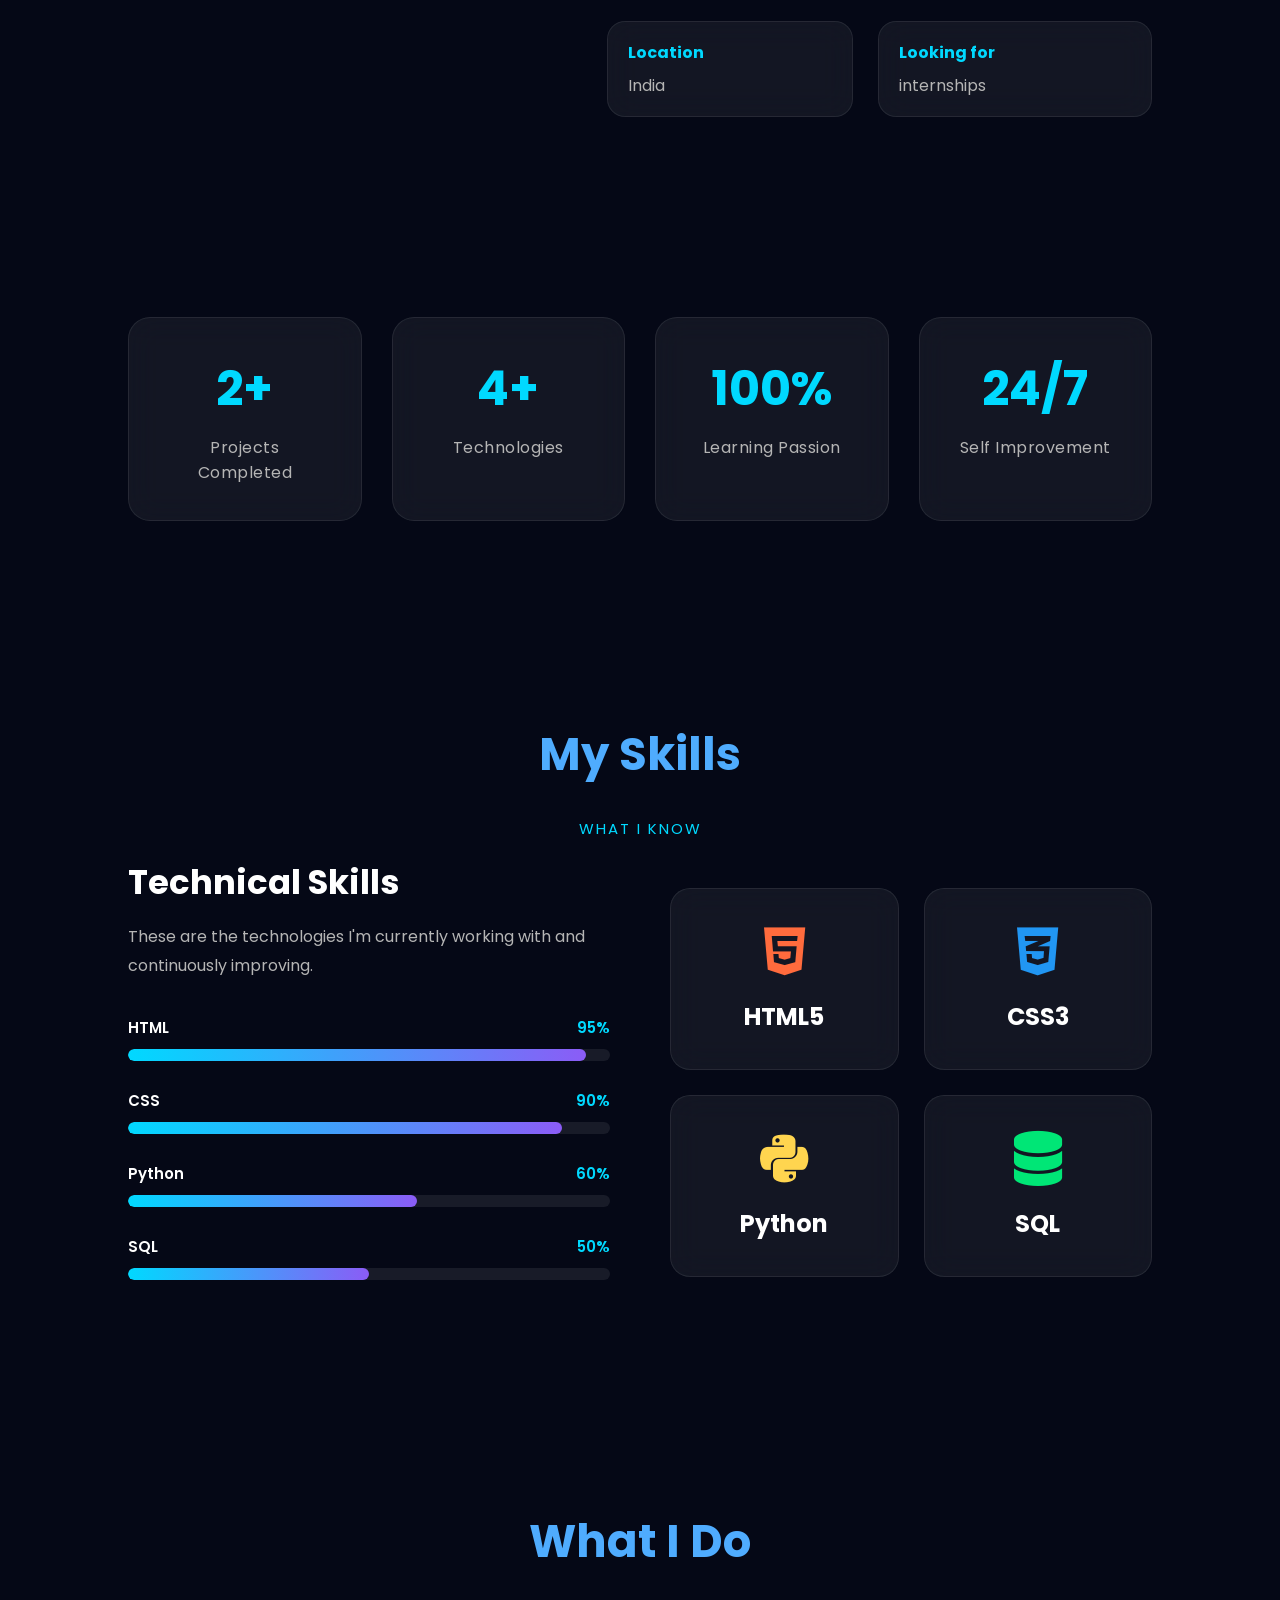
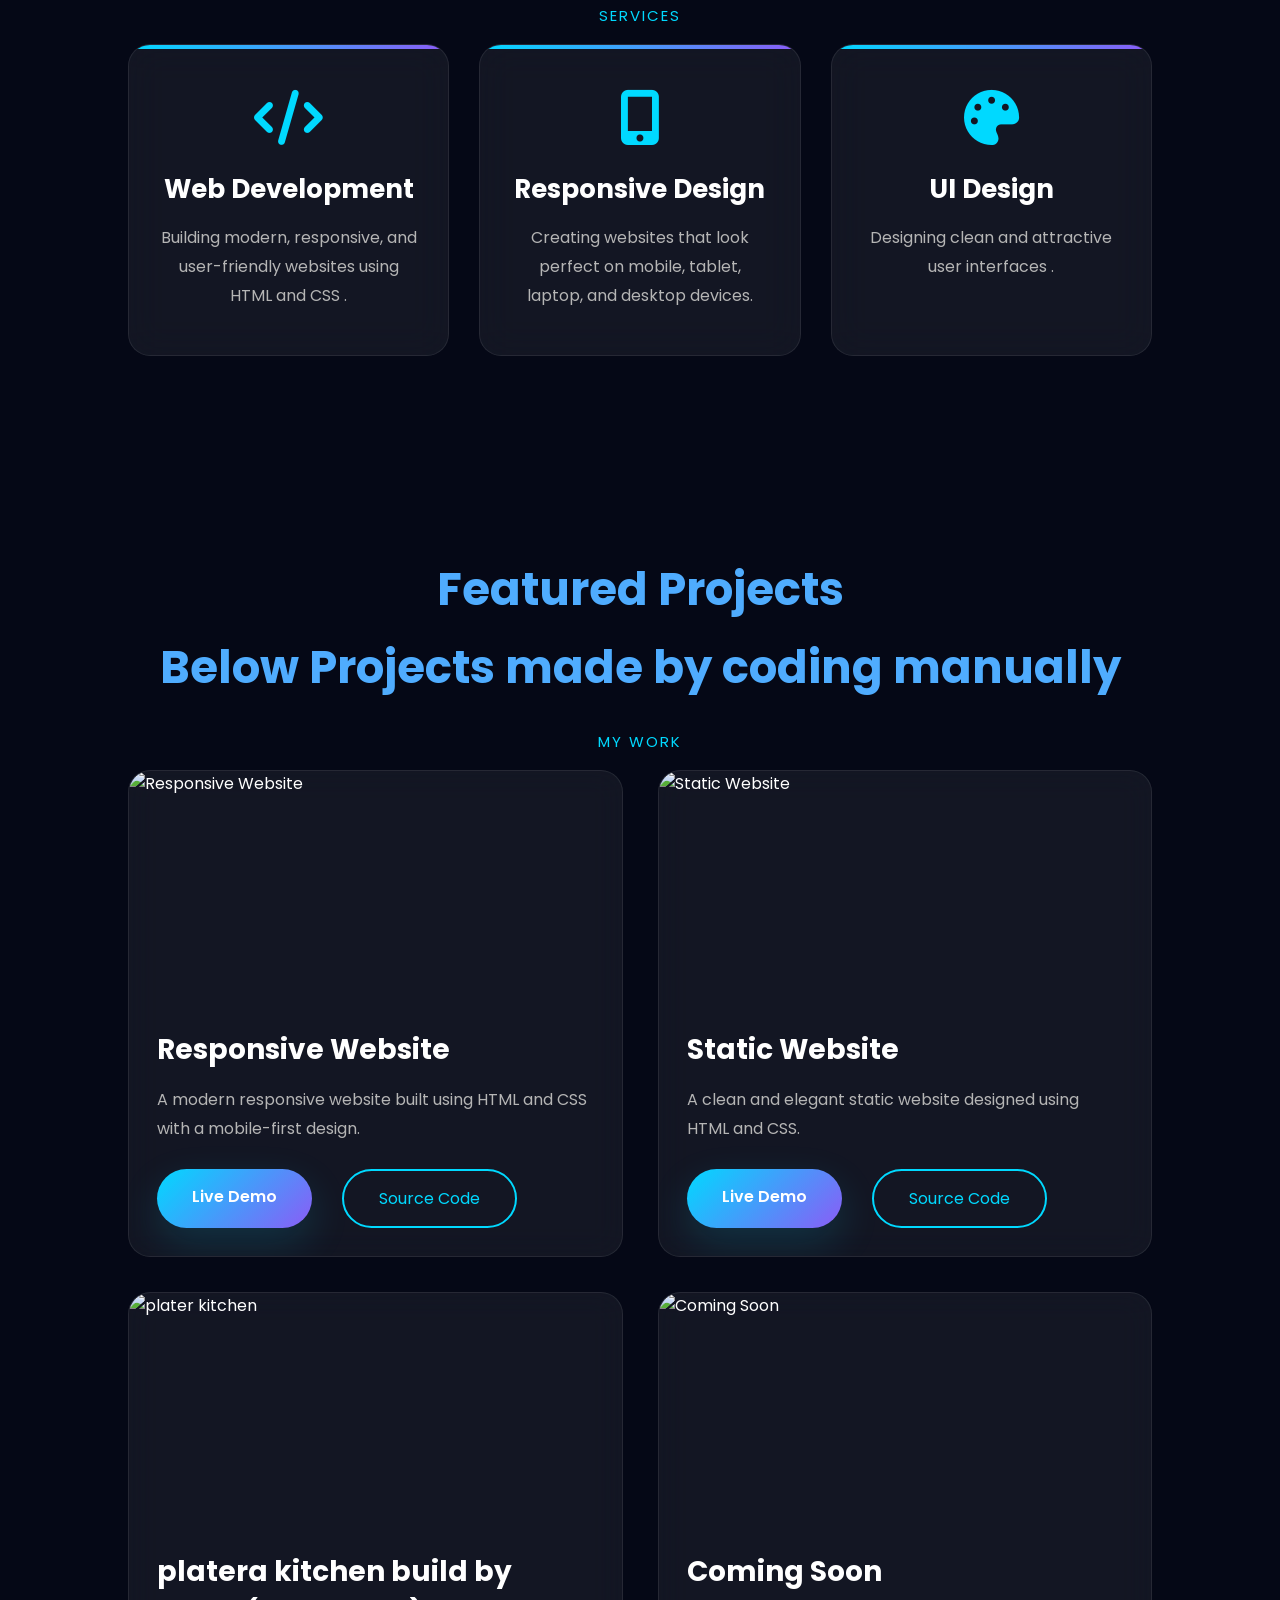
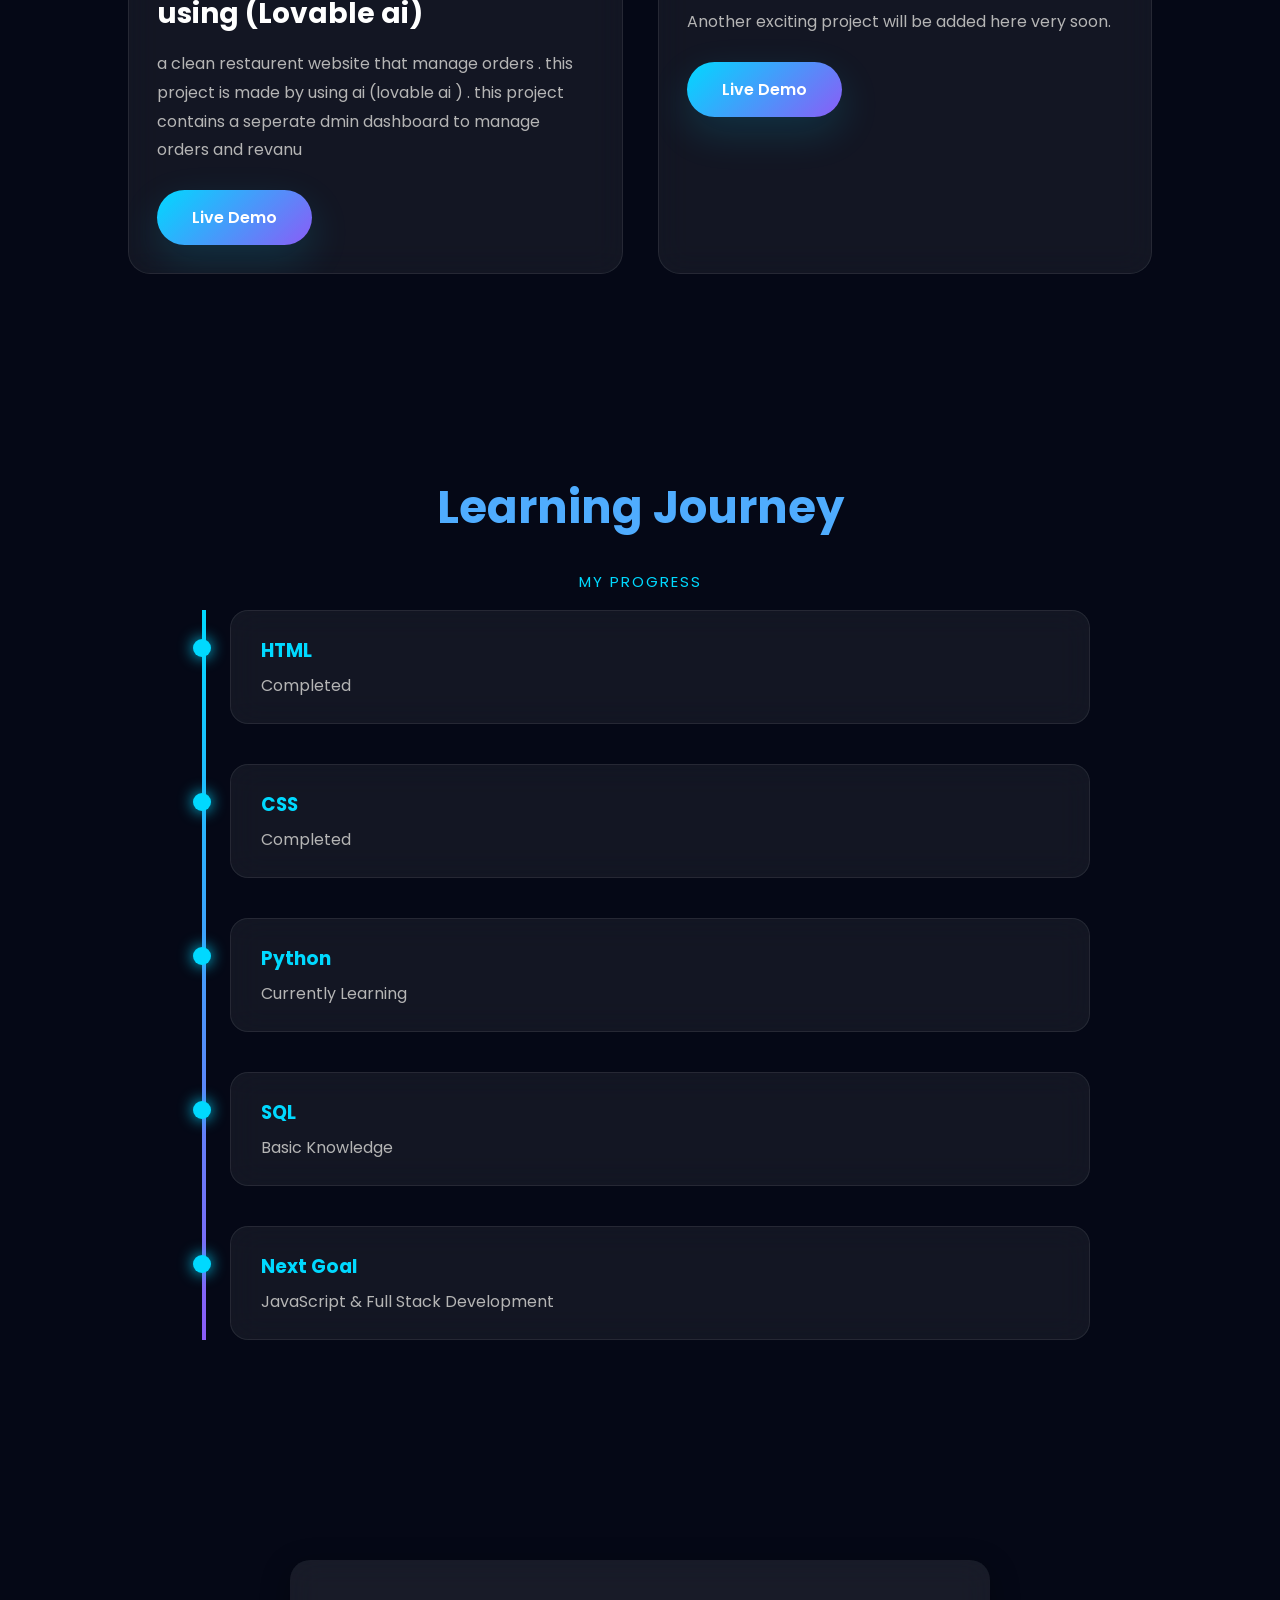
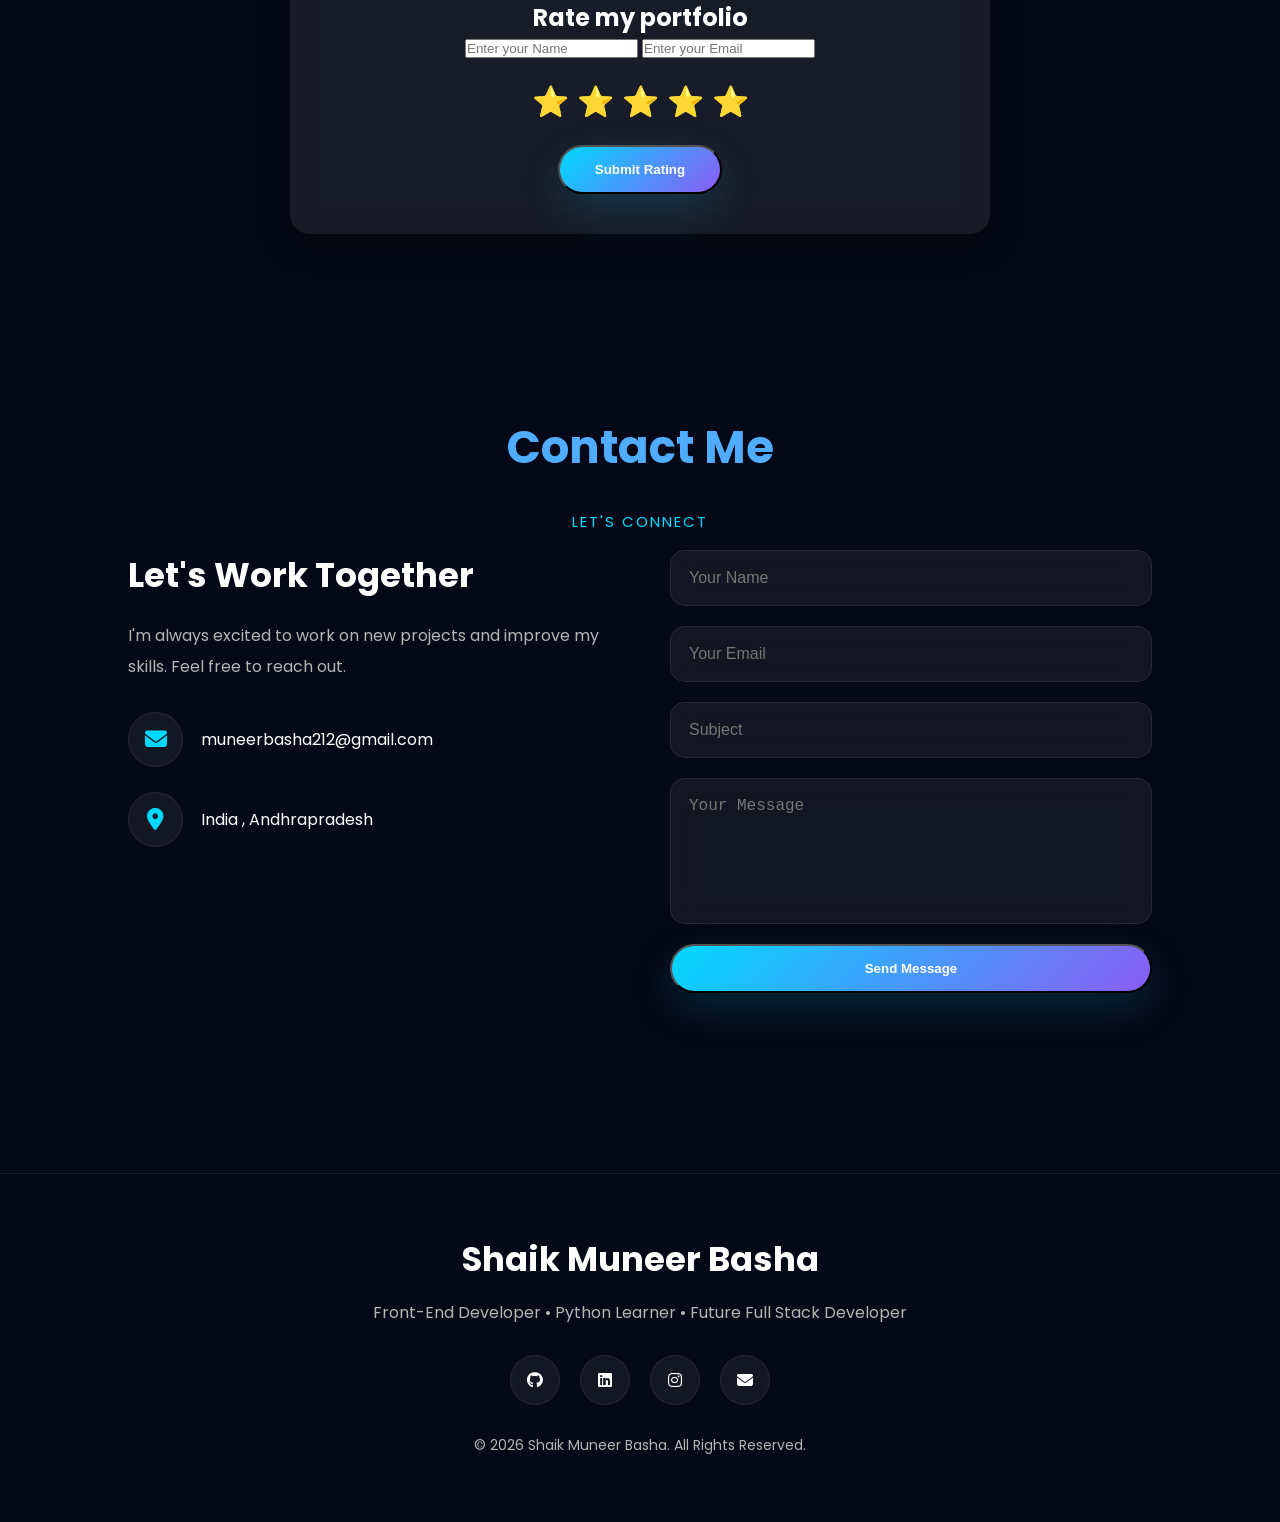
==== commit 08616988: "Update index.html" ====
--- a/index.html
+++ b/index.html
@@ -608,9 +608,6 @@
             </div>
 
             <!-- Placeholder 1 -->
-            <div class="section-title">
-            <h2> Below Projects Made by using AI </h2>
-            </div>
 
             <div class="project-card">
 
@@ -623,7 +620,7 @@
                 <div class="project-content">
 
 
-                    <h3>platera kitchen</h3>
+                    <h3>platera kitchen build by using (Lovable ai)</h3>
 
                     <p>
                         a clean restaurent website that manage orders . this project is made by using ai (lovable ai ) . this project contains a seperate dmin dashboard to manage orders and revanu 
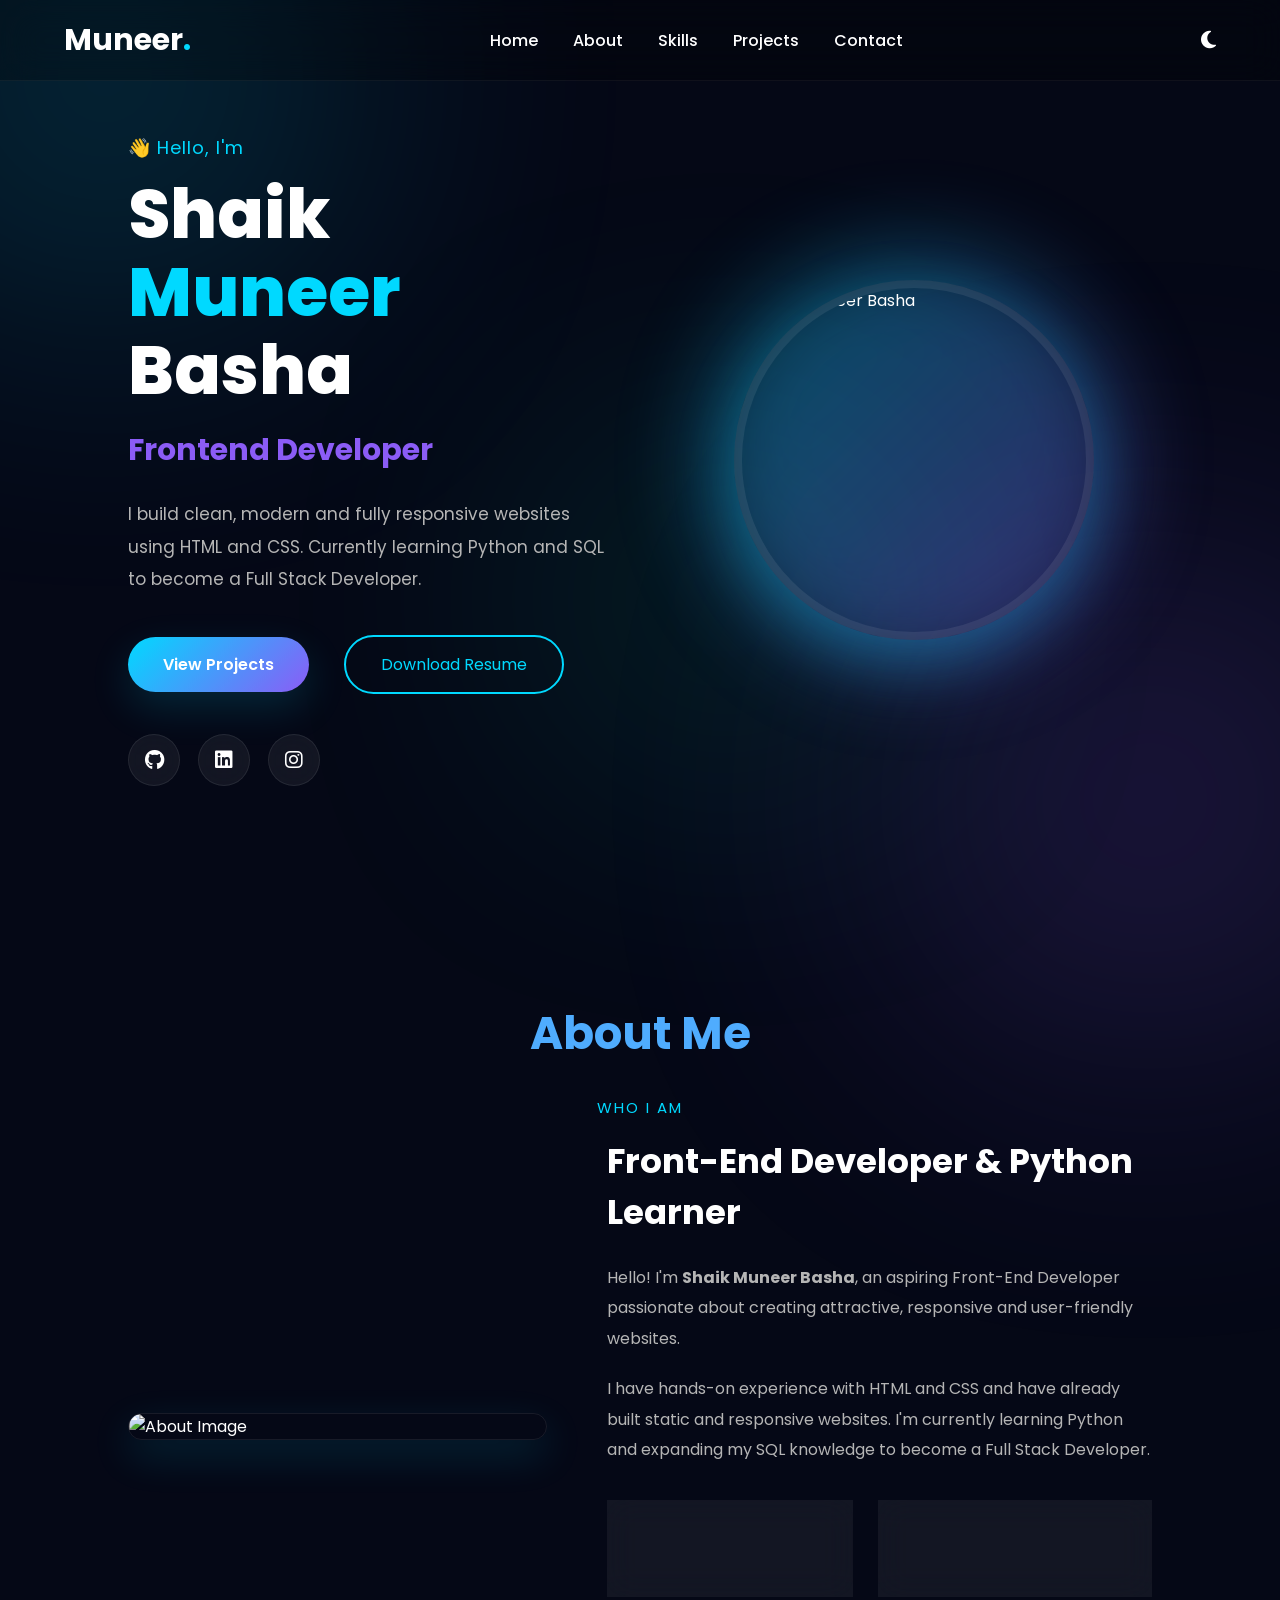
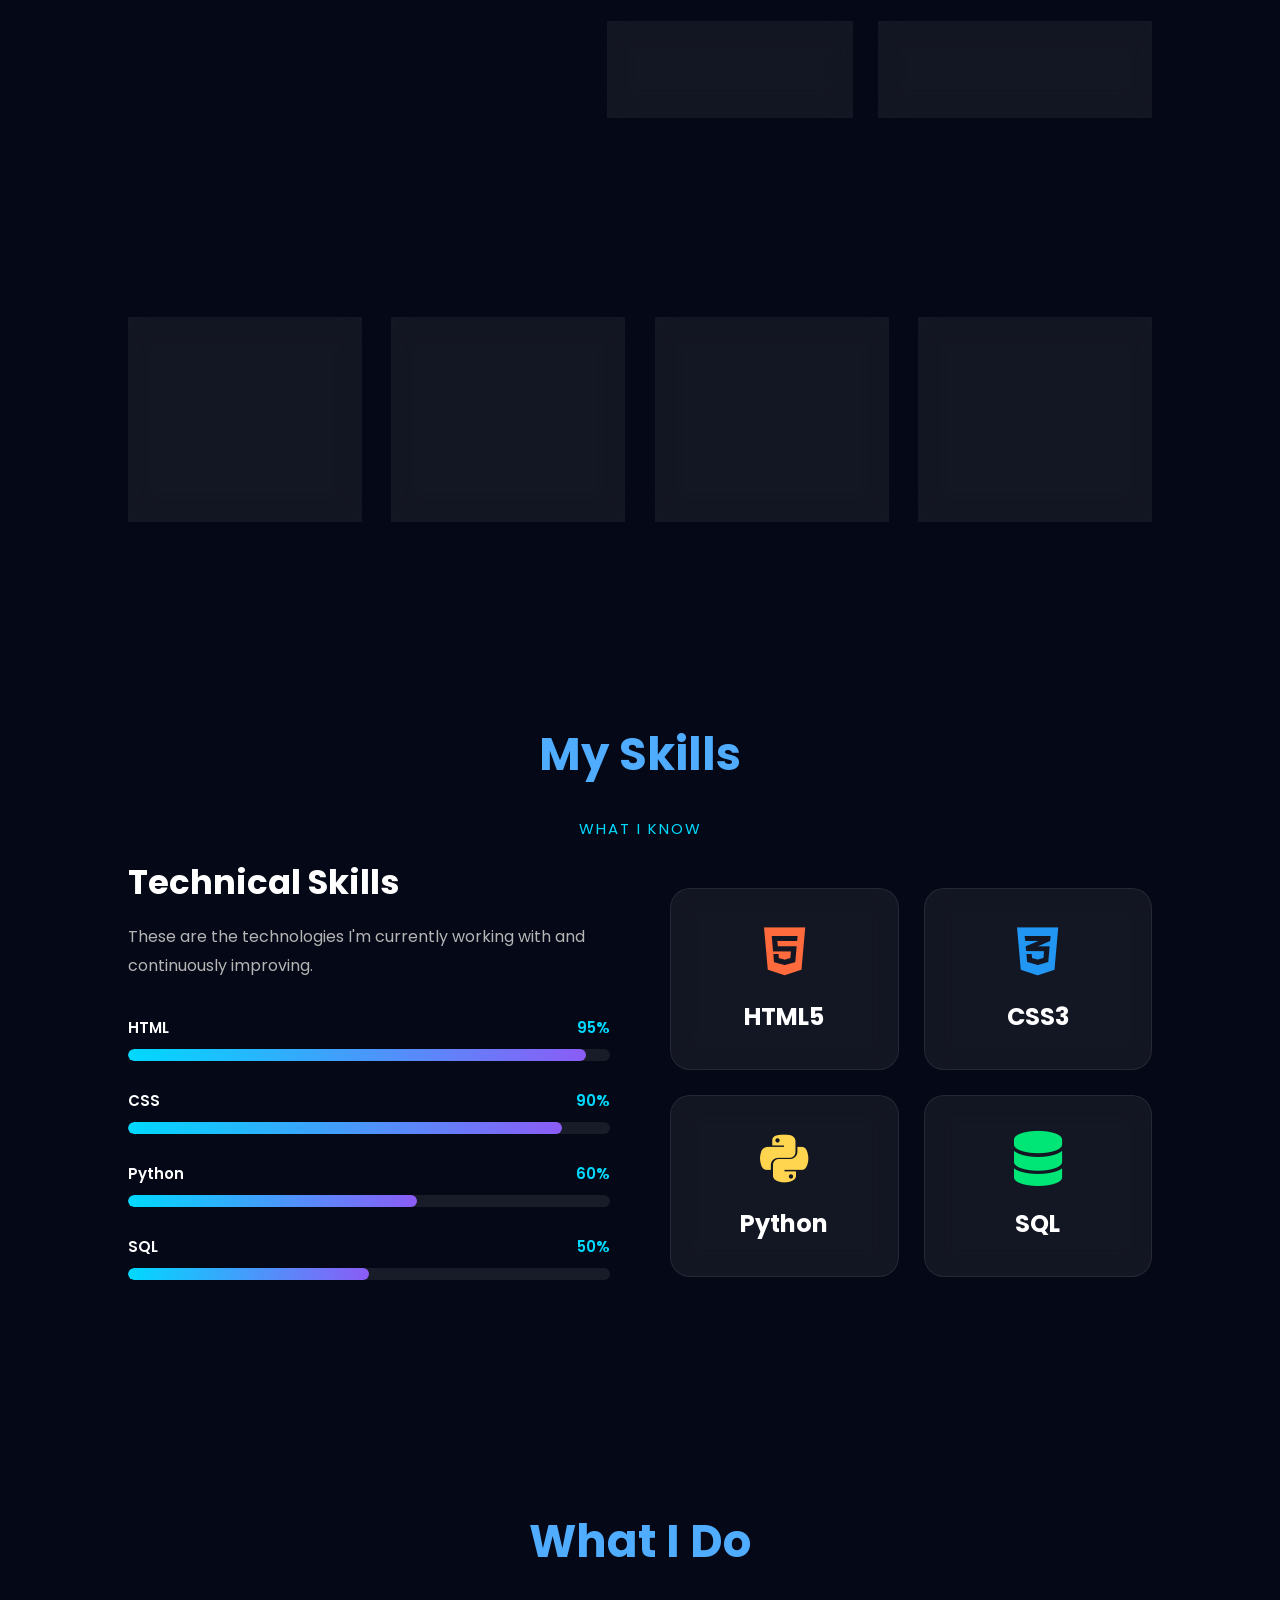
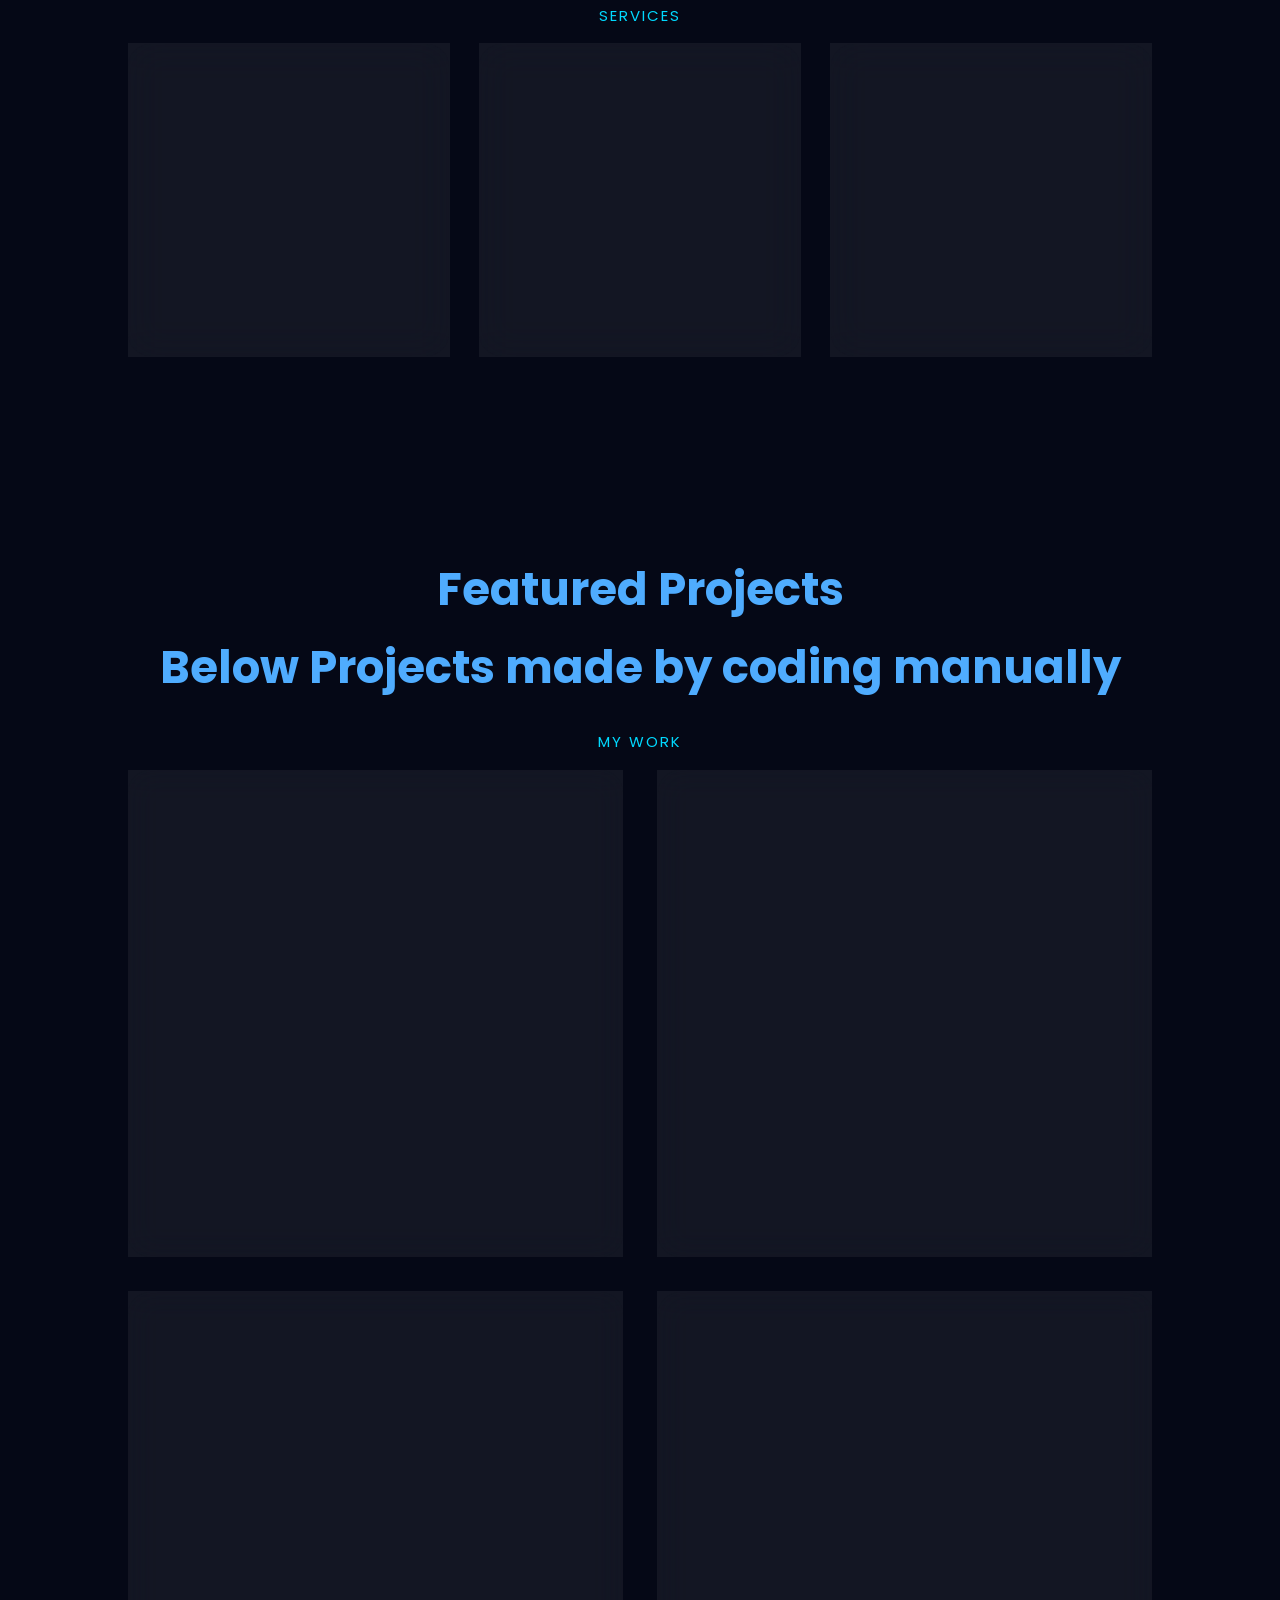
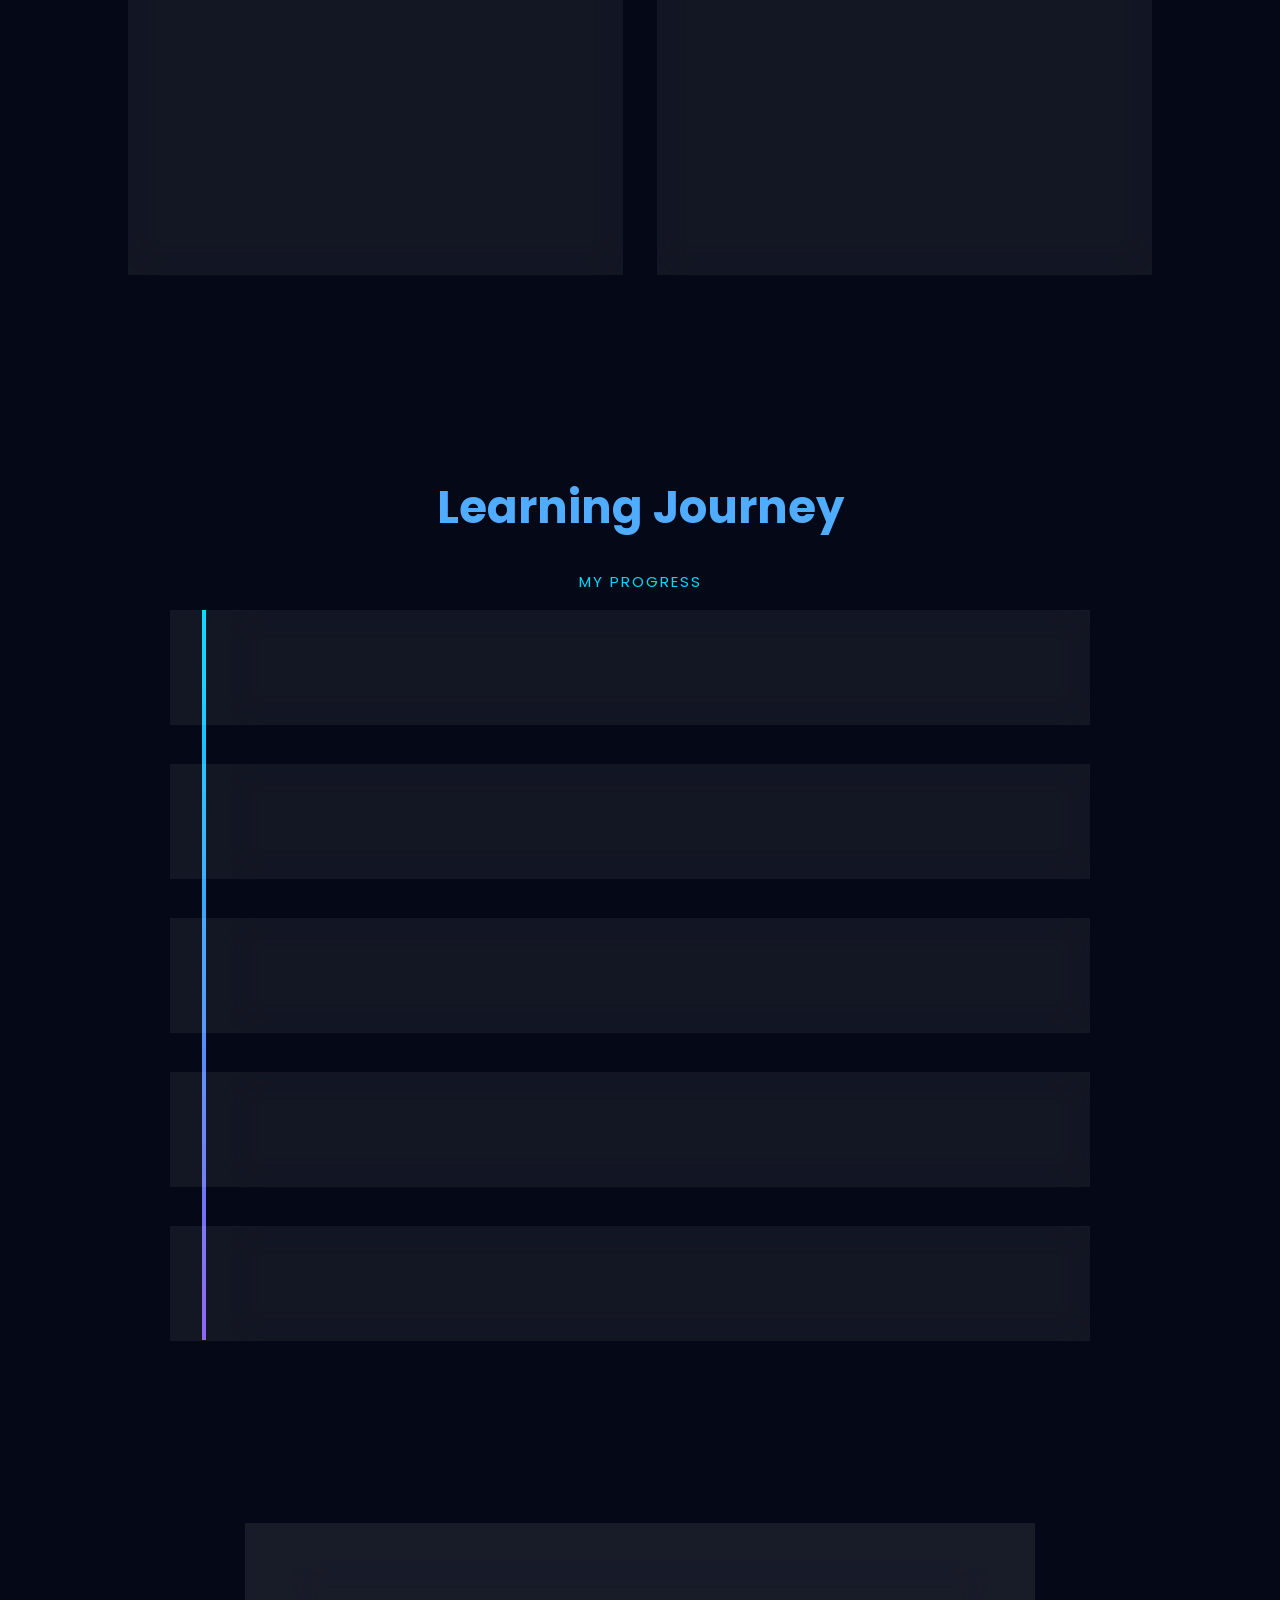
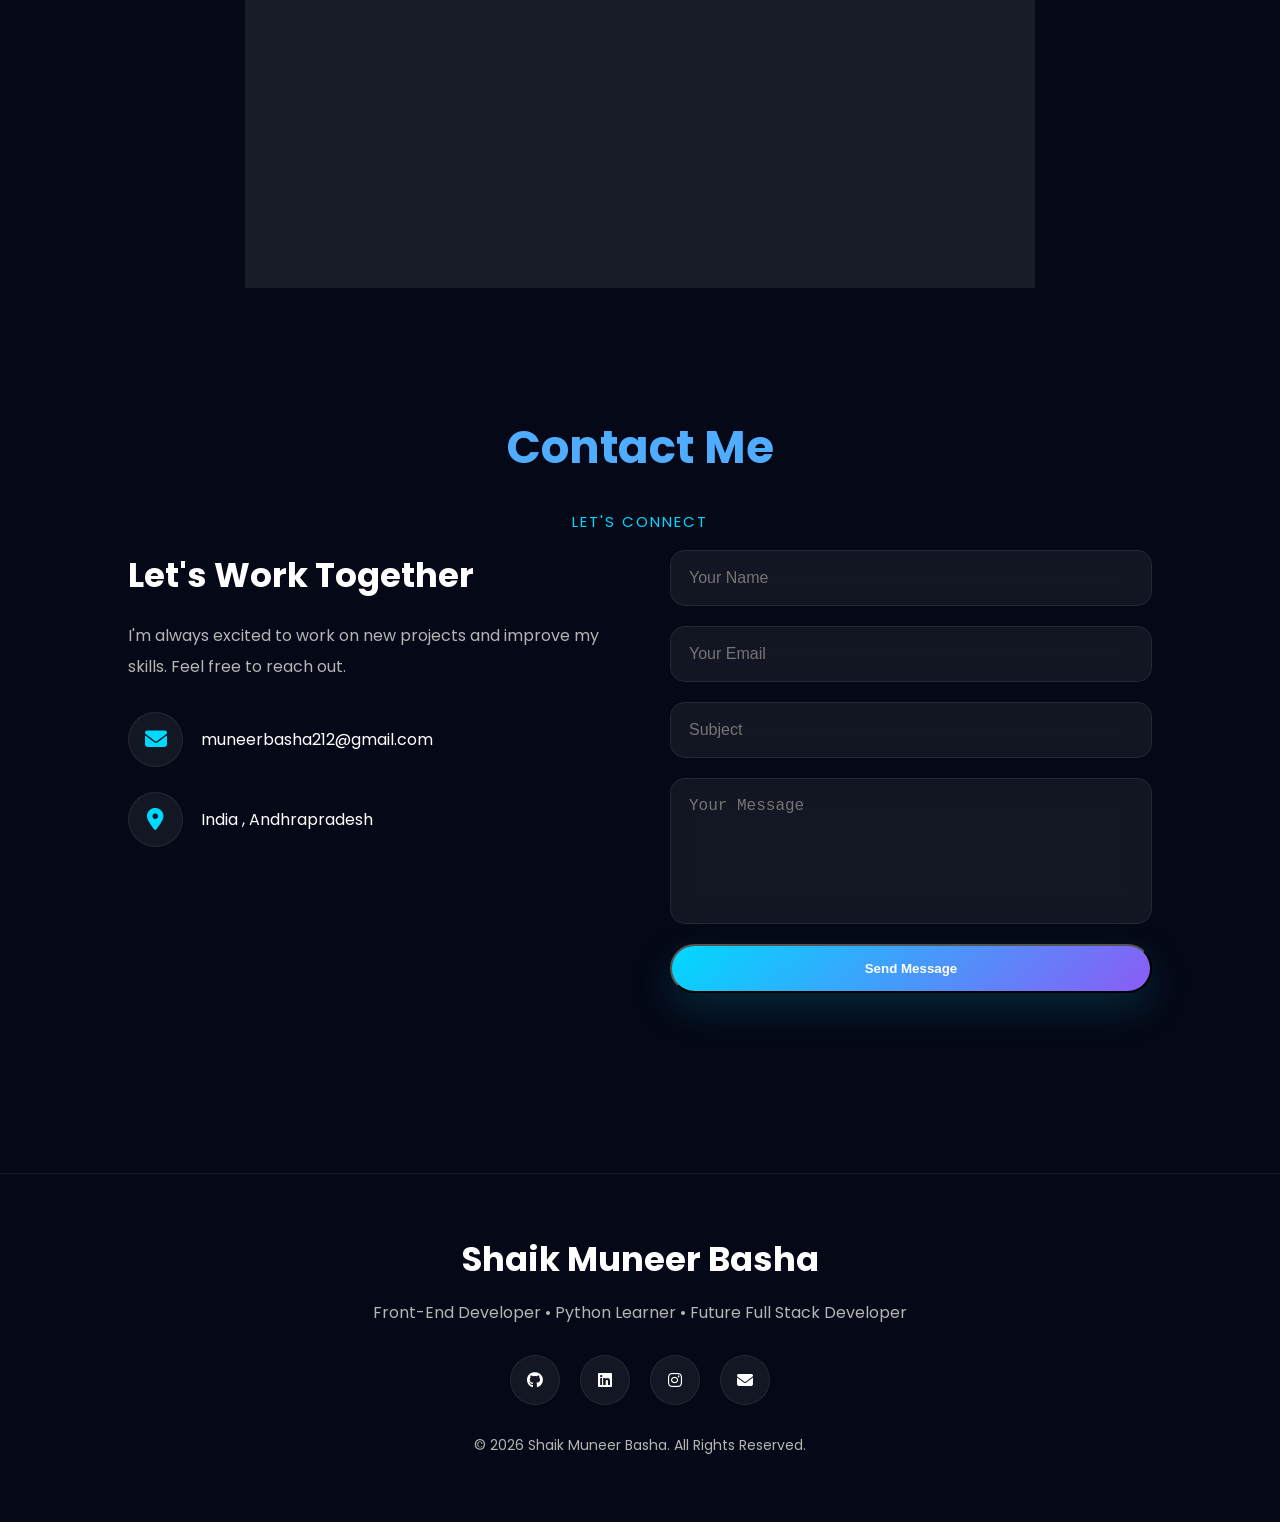
==== commit 30c266f3: "Update index.html" ====
--- a/index.html
+++ b/index.html
@@ -542,7 +542,7 @@
 
                 <div class="project-image">
 
-                    <img src="https://raw.githubusercontent.com/muneerbasha212-code/responsive-image/main/Screenshot_1-7-2026_121533_learning.ccbp.in.jpeg" alt="Responsive Website">
+                    <img src="https://github.com/muneerbasha212-code/my-image/blob/main/Screenshot_1-7-2026_121533_learning.ccbp.in.jpeg?raw=true" alt="Responsive Website">
 
                 </div>
 
@@ -578,7 +578,7 @@
 
                 <div class="project-image">
 
-                    <img src="https://raw.githubusercontent.com/muneerbasha212-code/image/main/Screenshot_1-7-2026_115918_learning.ccbp.in.jpeg" alt="Static Website">
+                    <img src="https://github.com/muneerbasha212-code/my-image/blob/main/Screenshot_1-7-2026_115918_learning.ccbp.in.jpeg?raw=true" alt="Static Website">
 
                 </div>
 
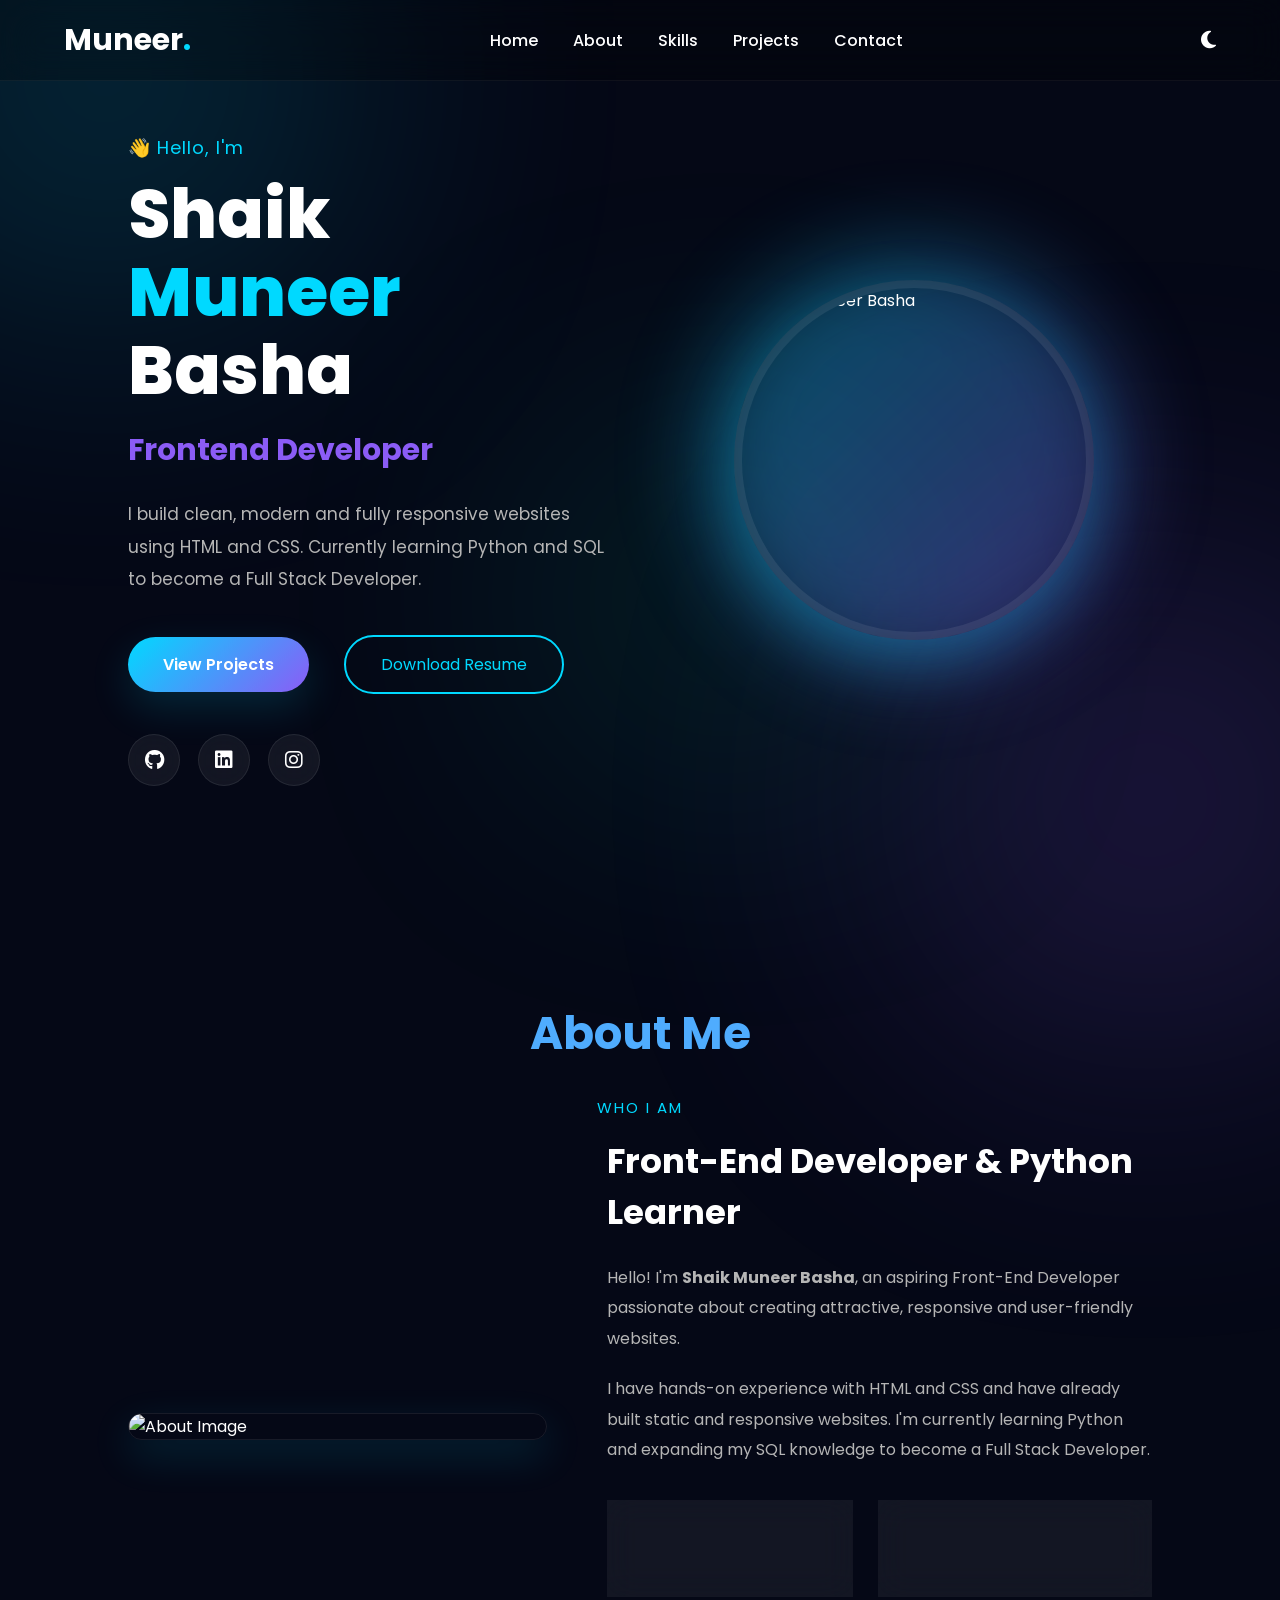
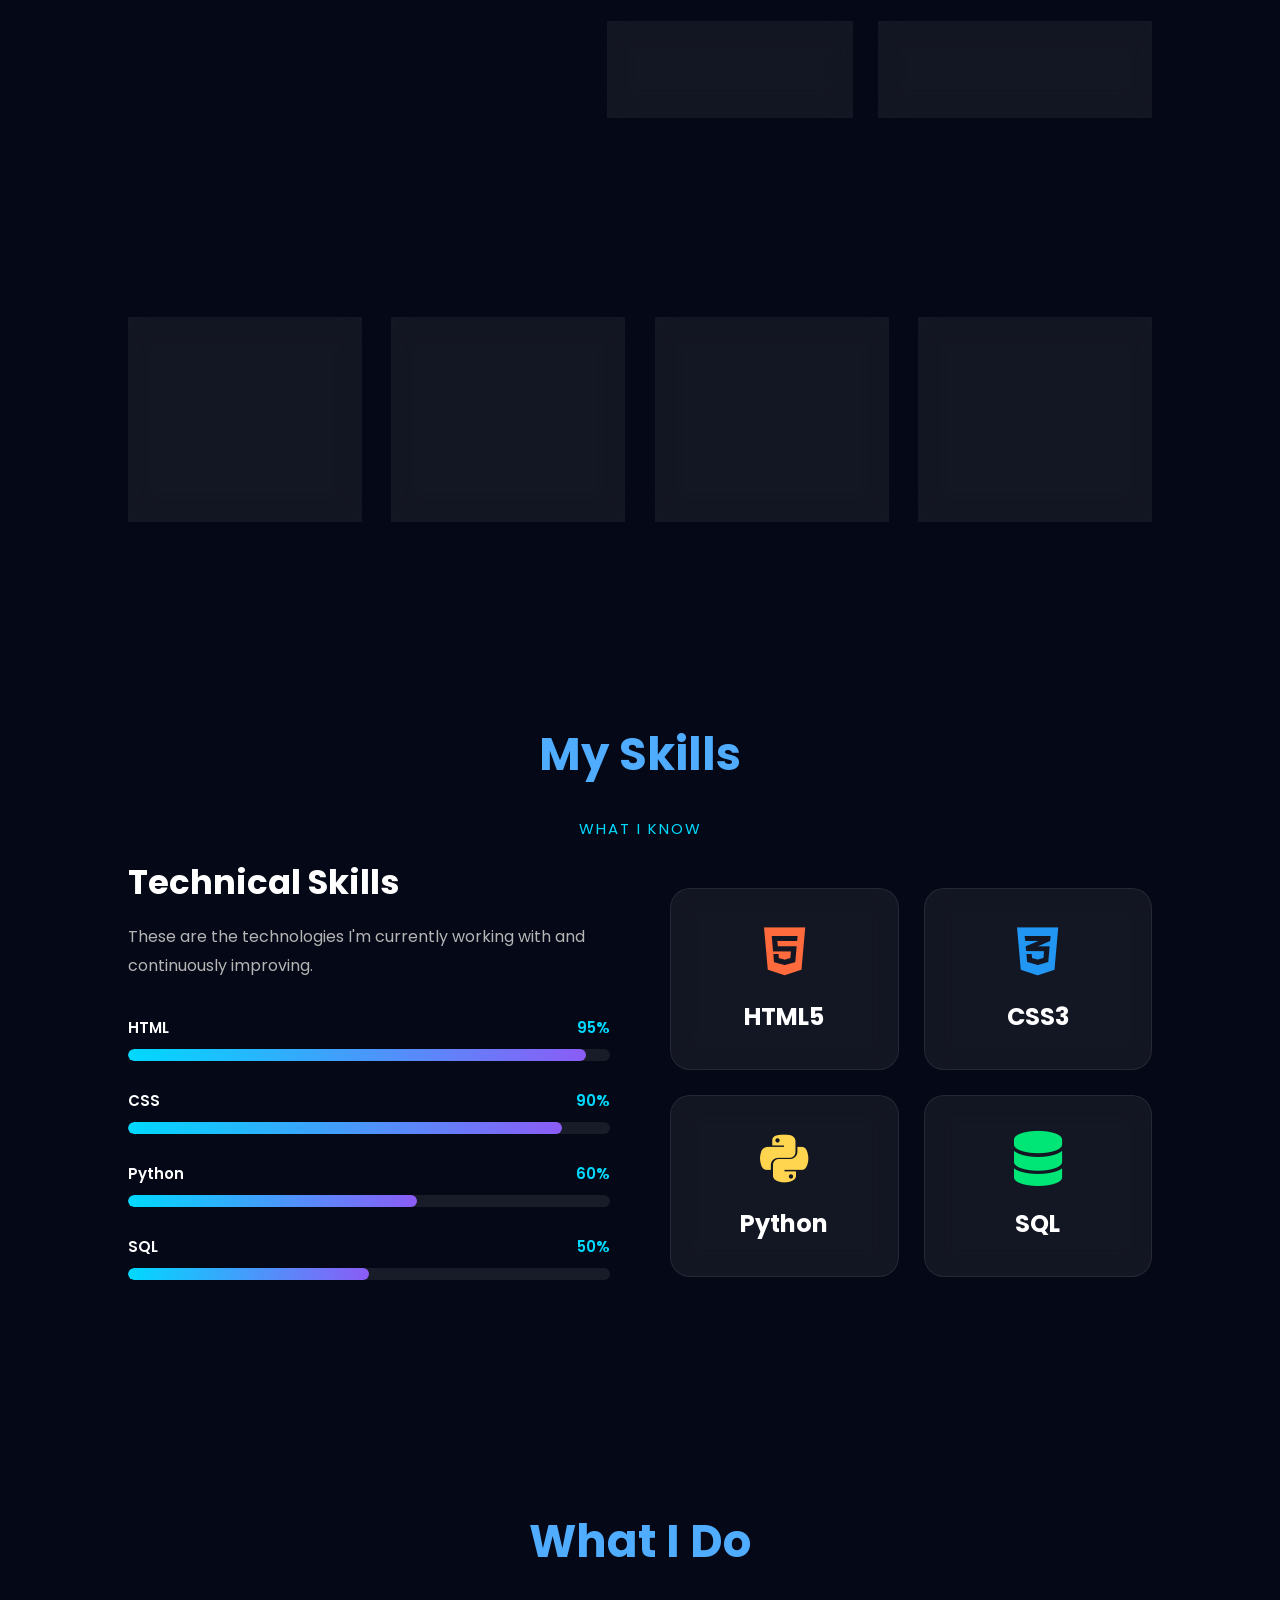
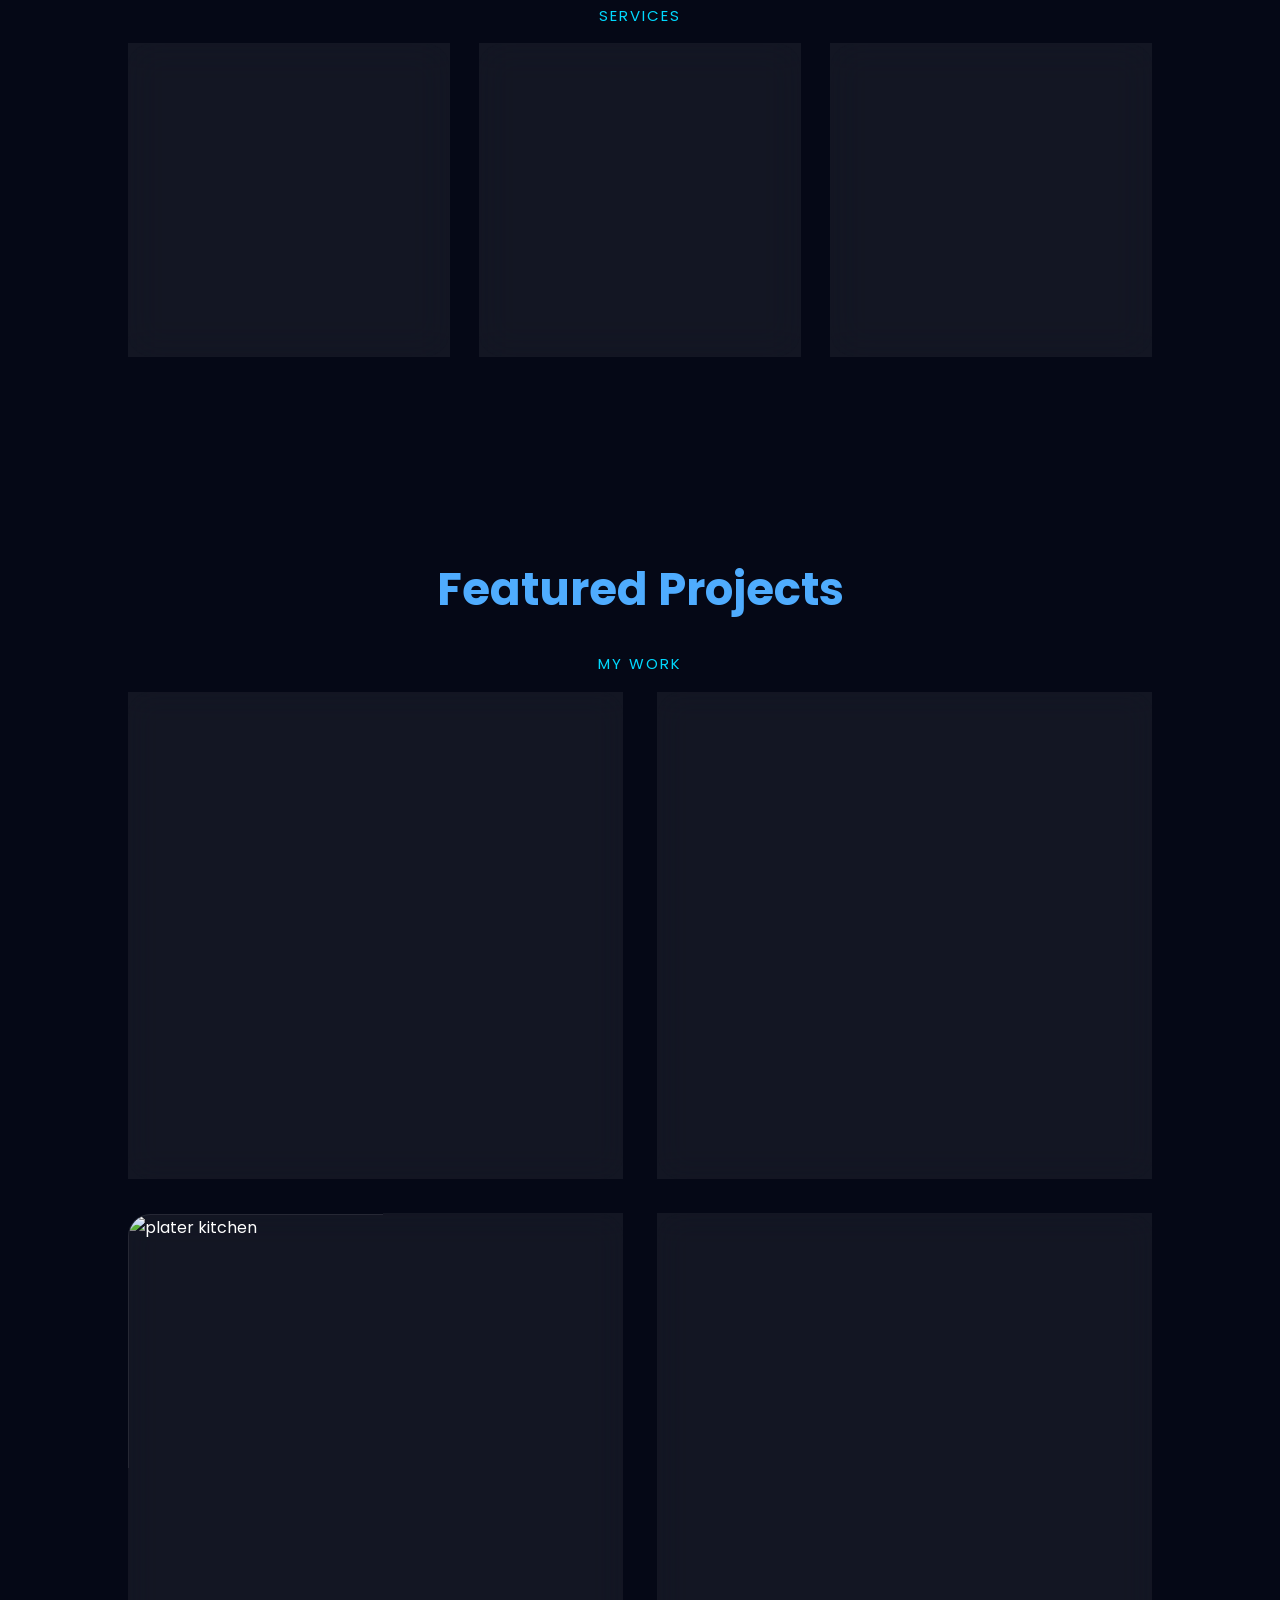
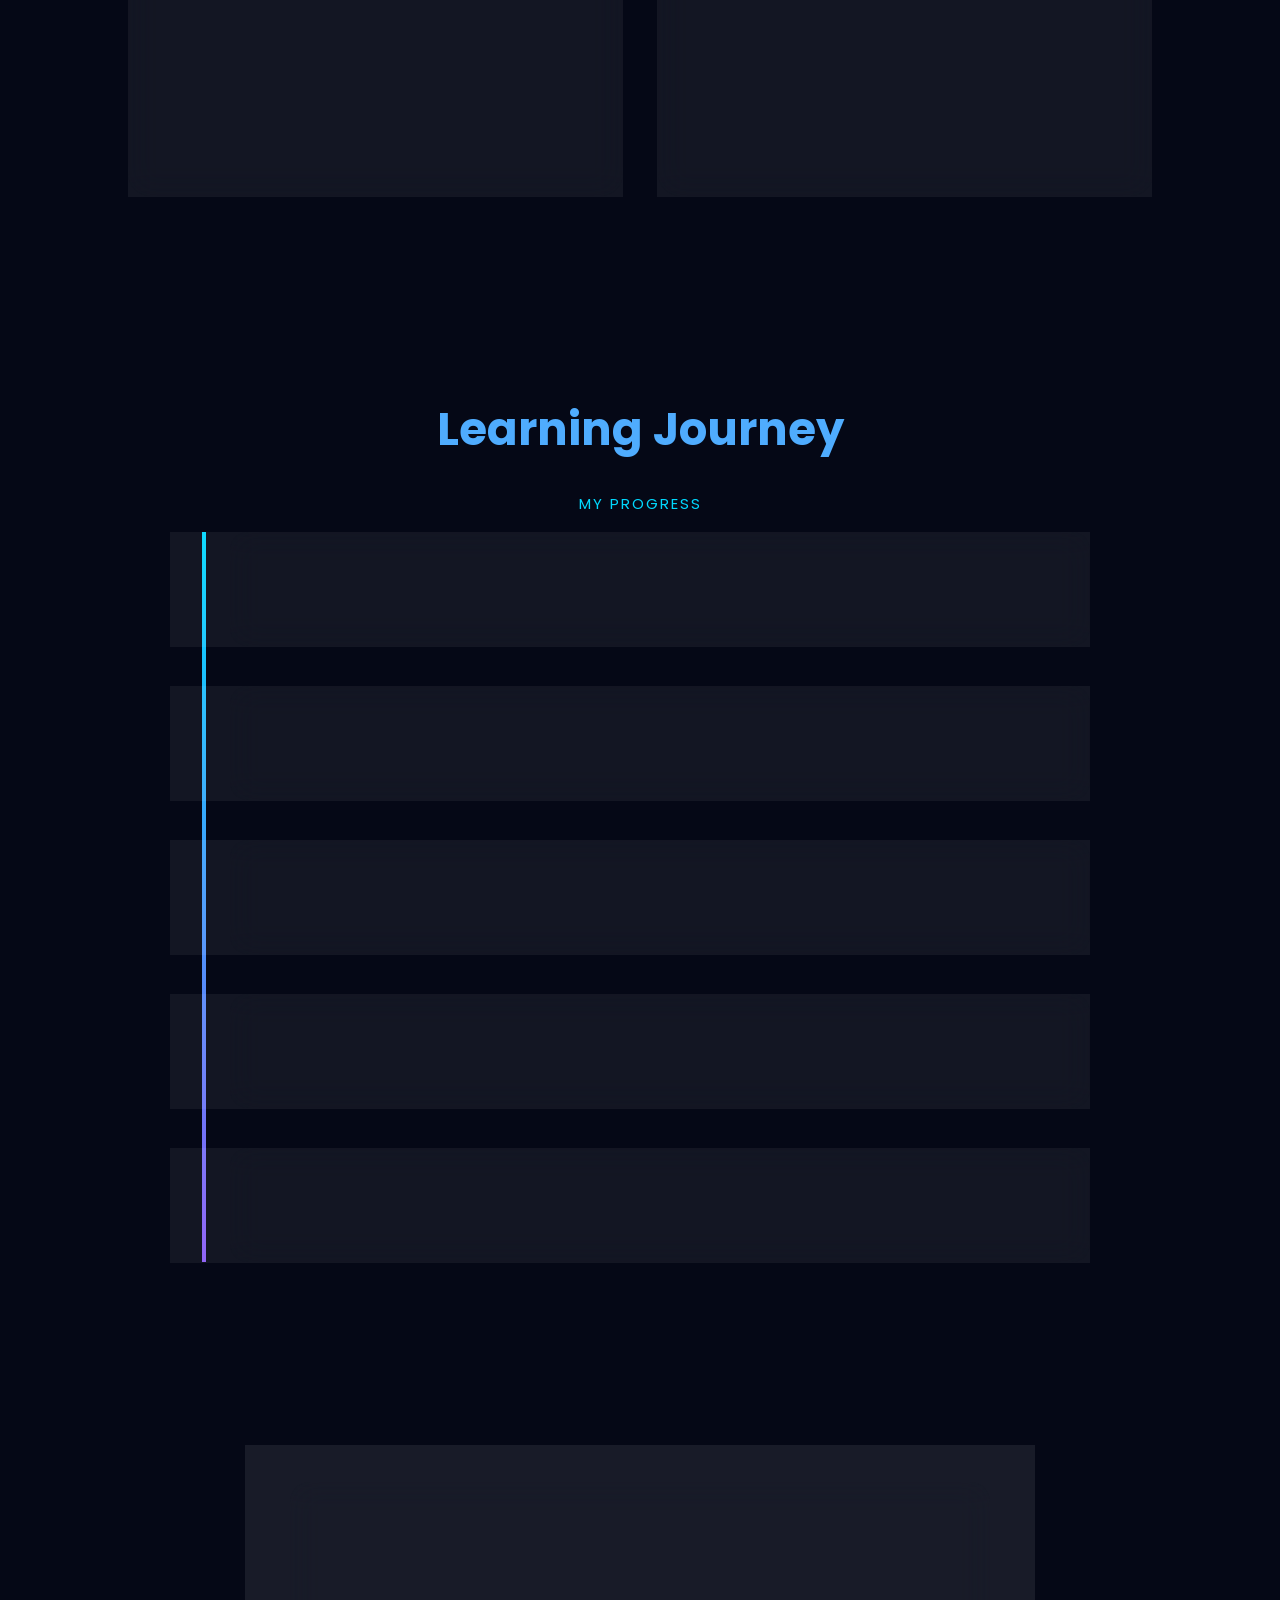
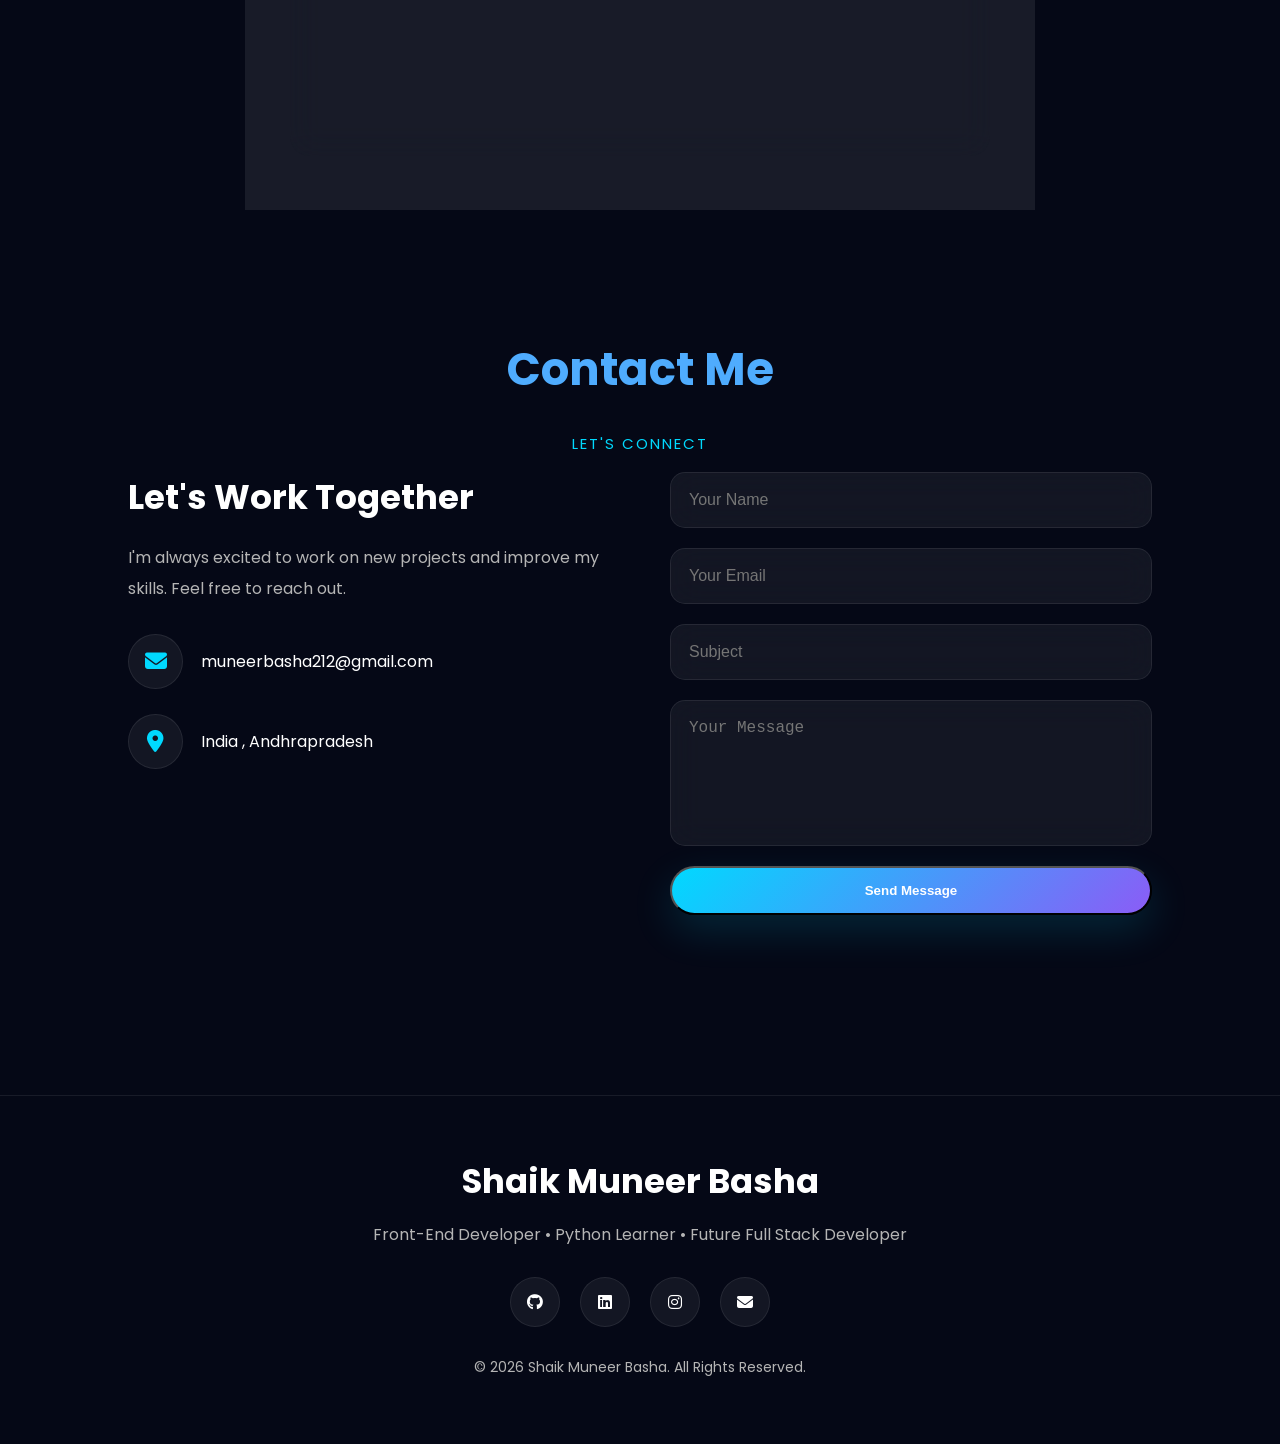
==== commit 50a972de: "Update index.html" ====
--- a/index.html
+++ b/index.html
@@ -528,8 +528,6 @@
         <div class="section-title">
 
             <h2>Featured Projects</h2>
-            <h2>Below Projects made by coding manually</h2>
-
             <span>My Work</span>
 
         </div>
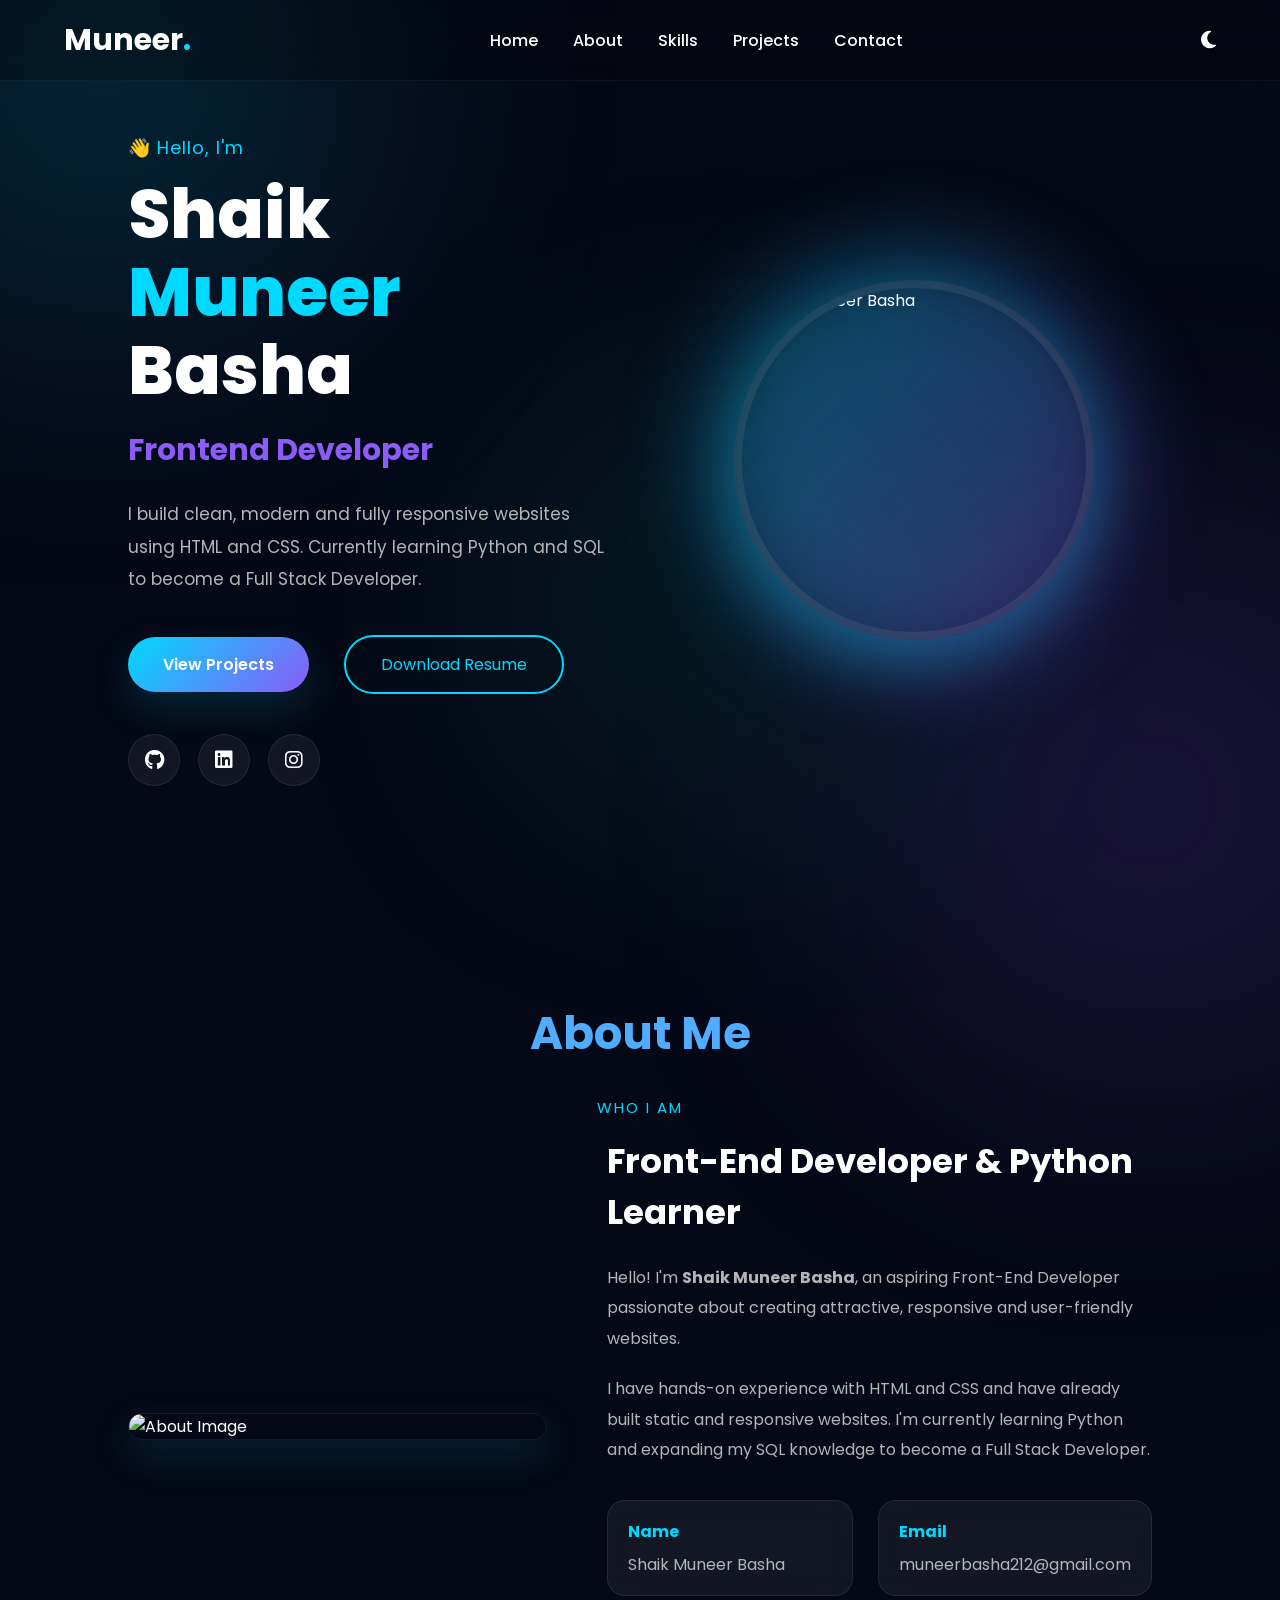
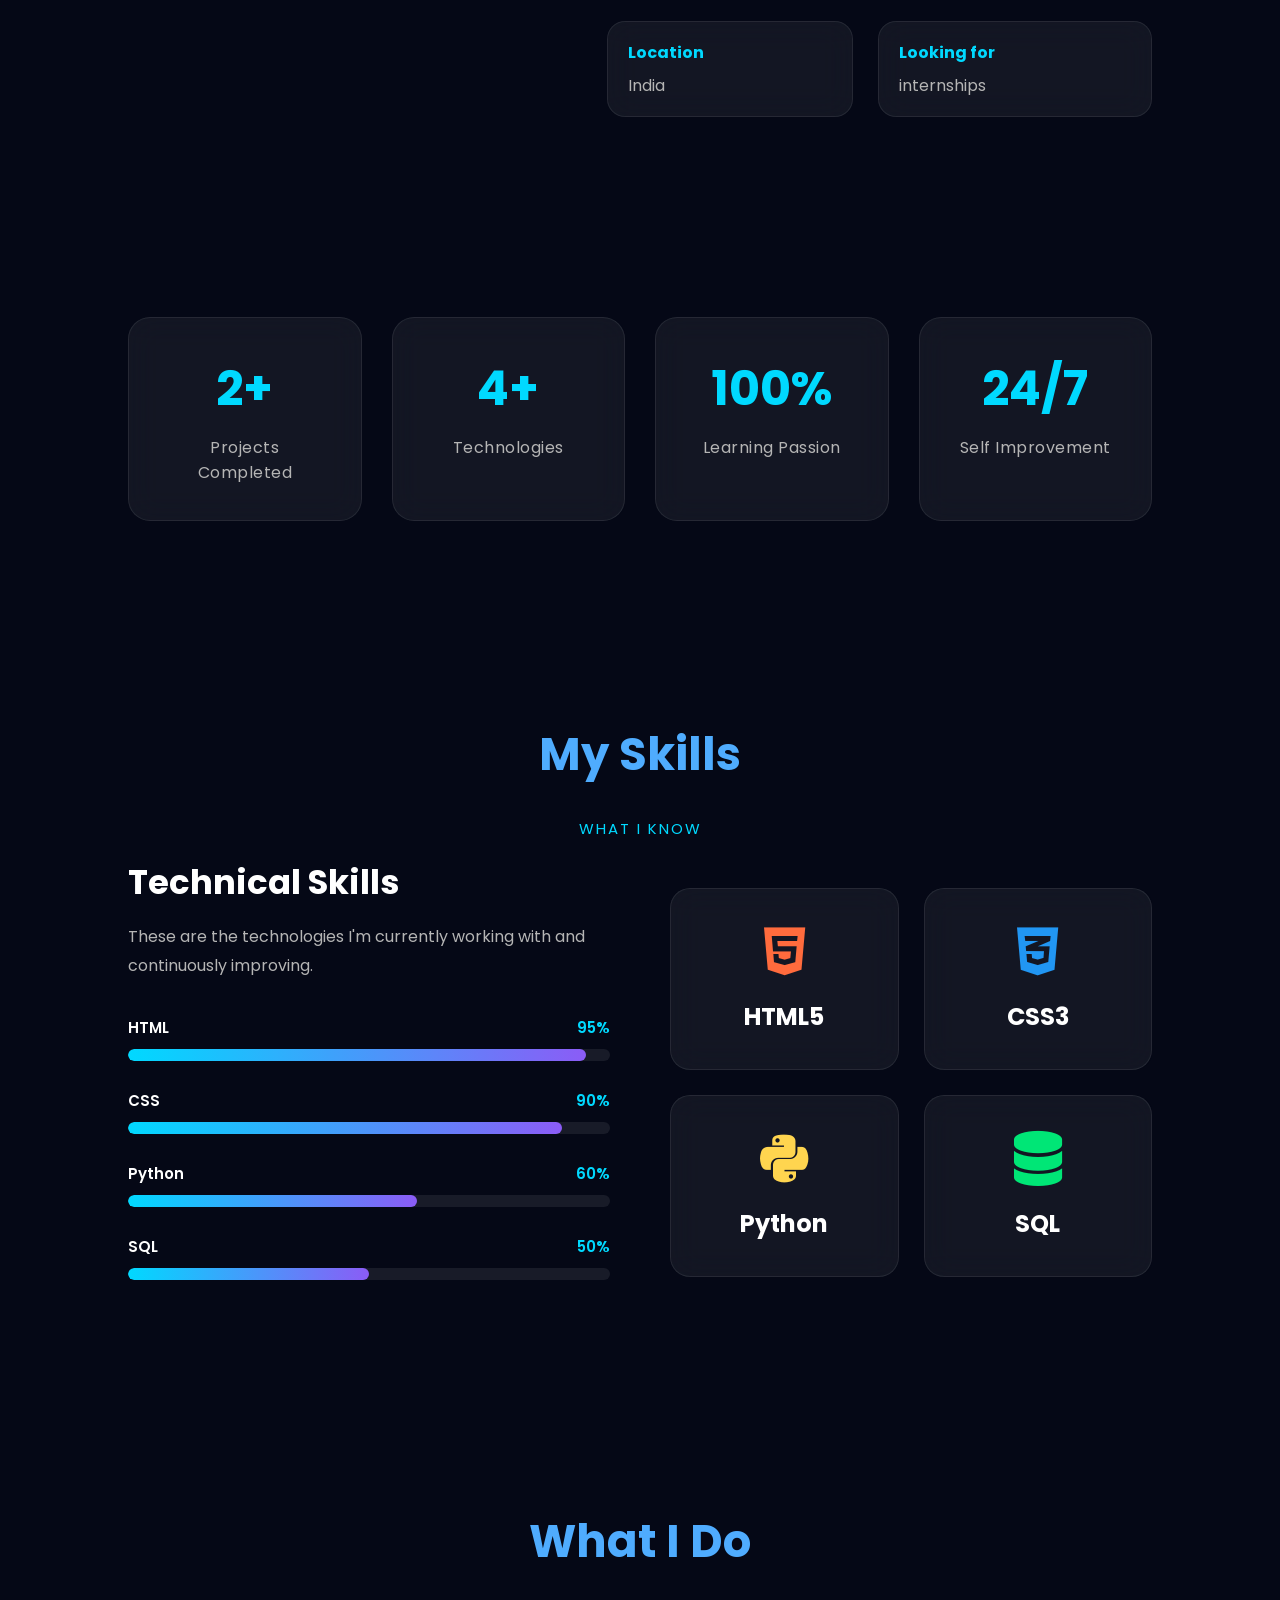
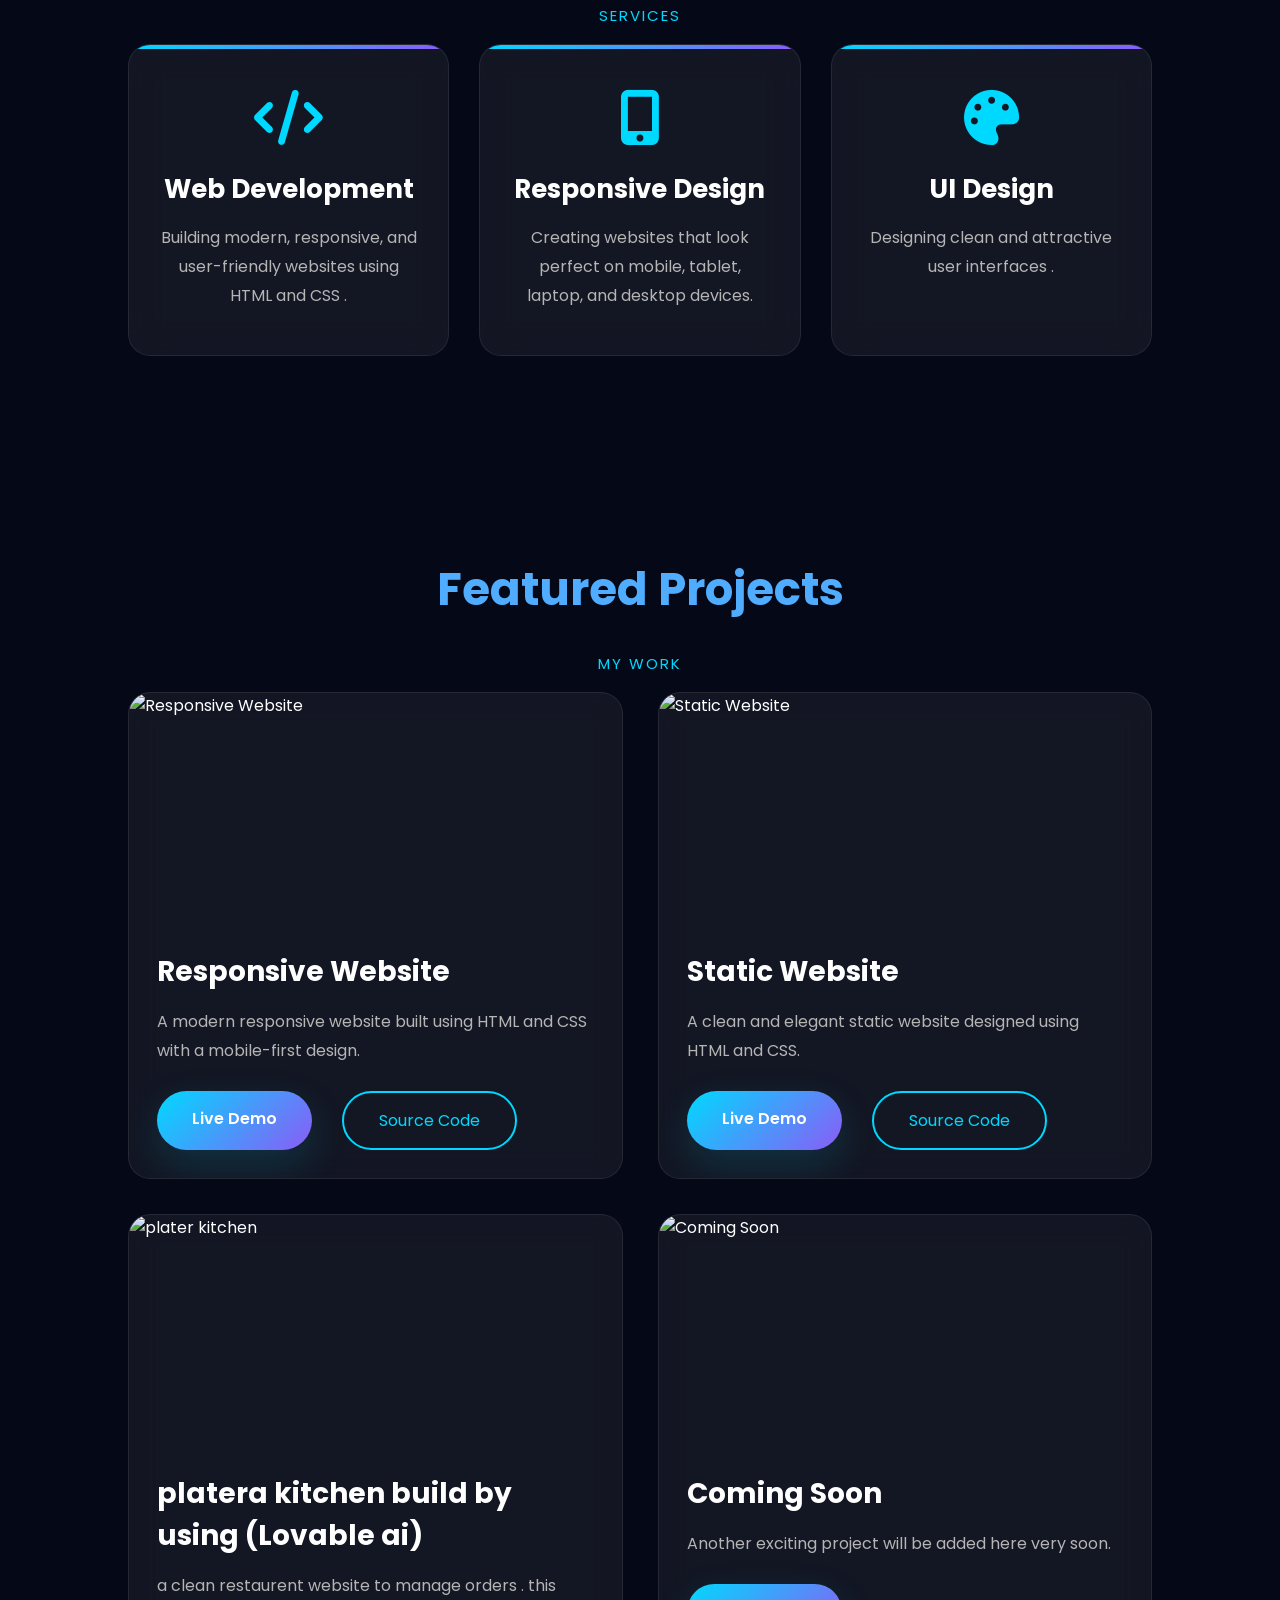
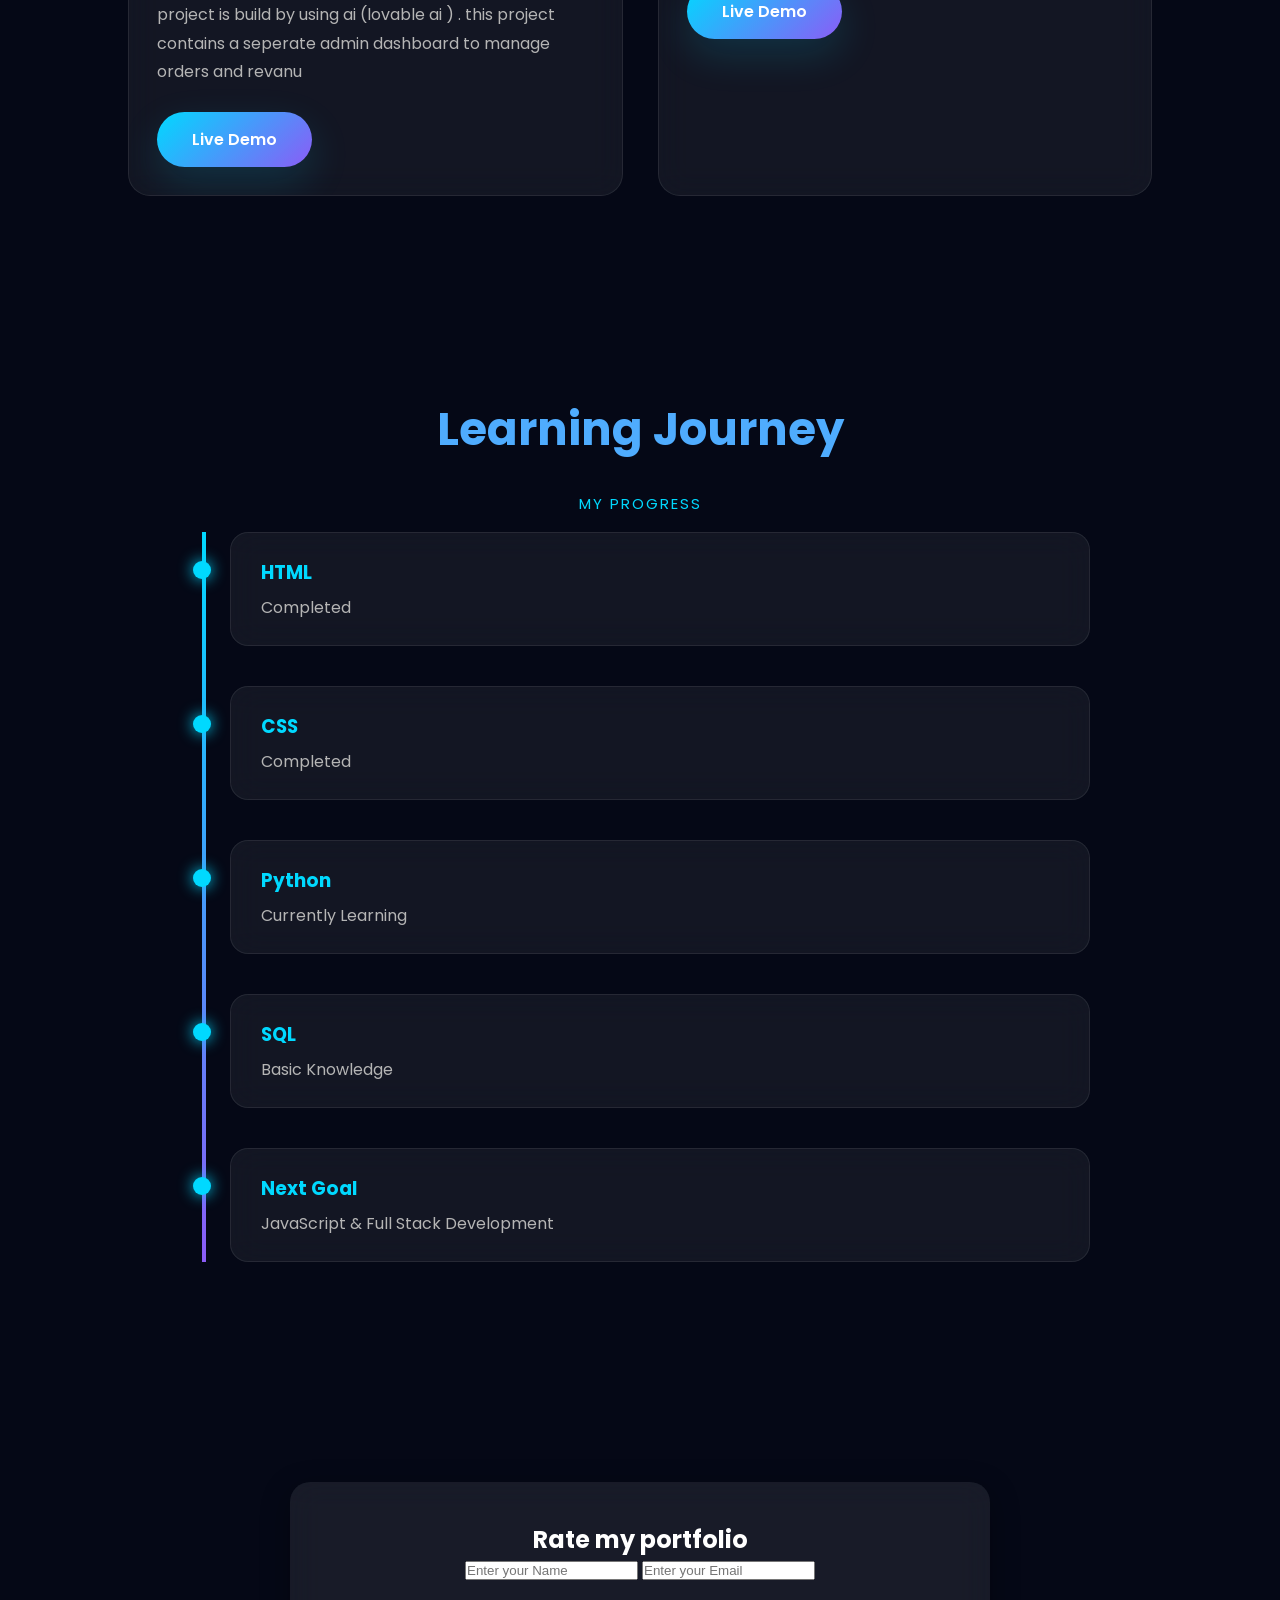
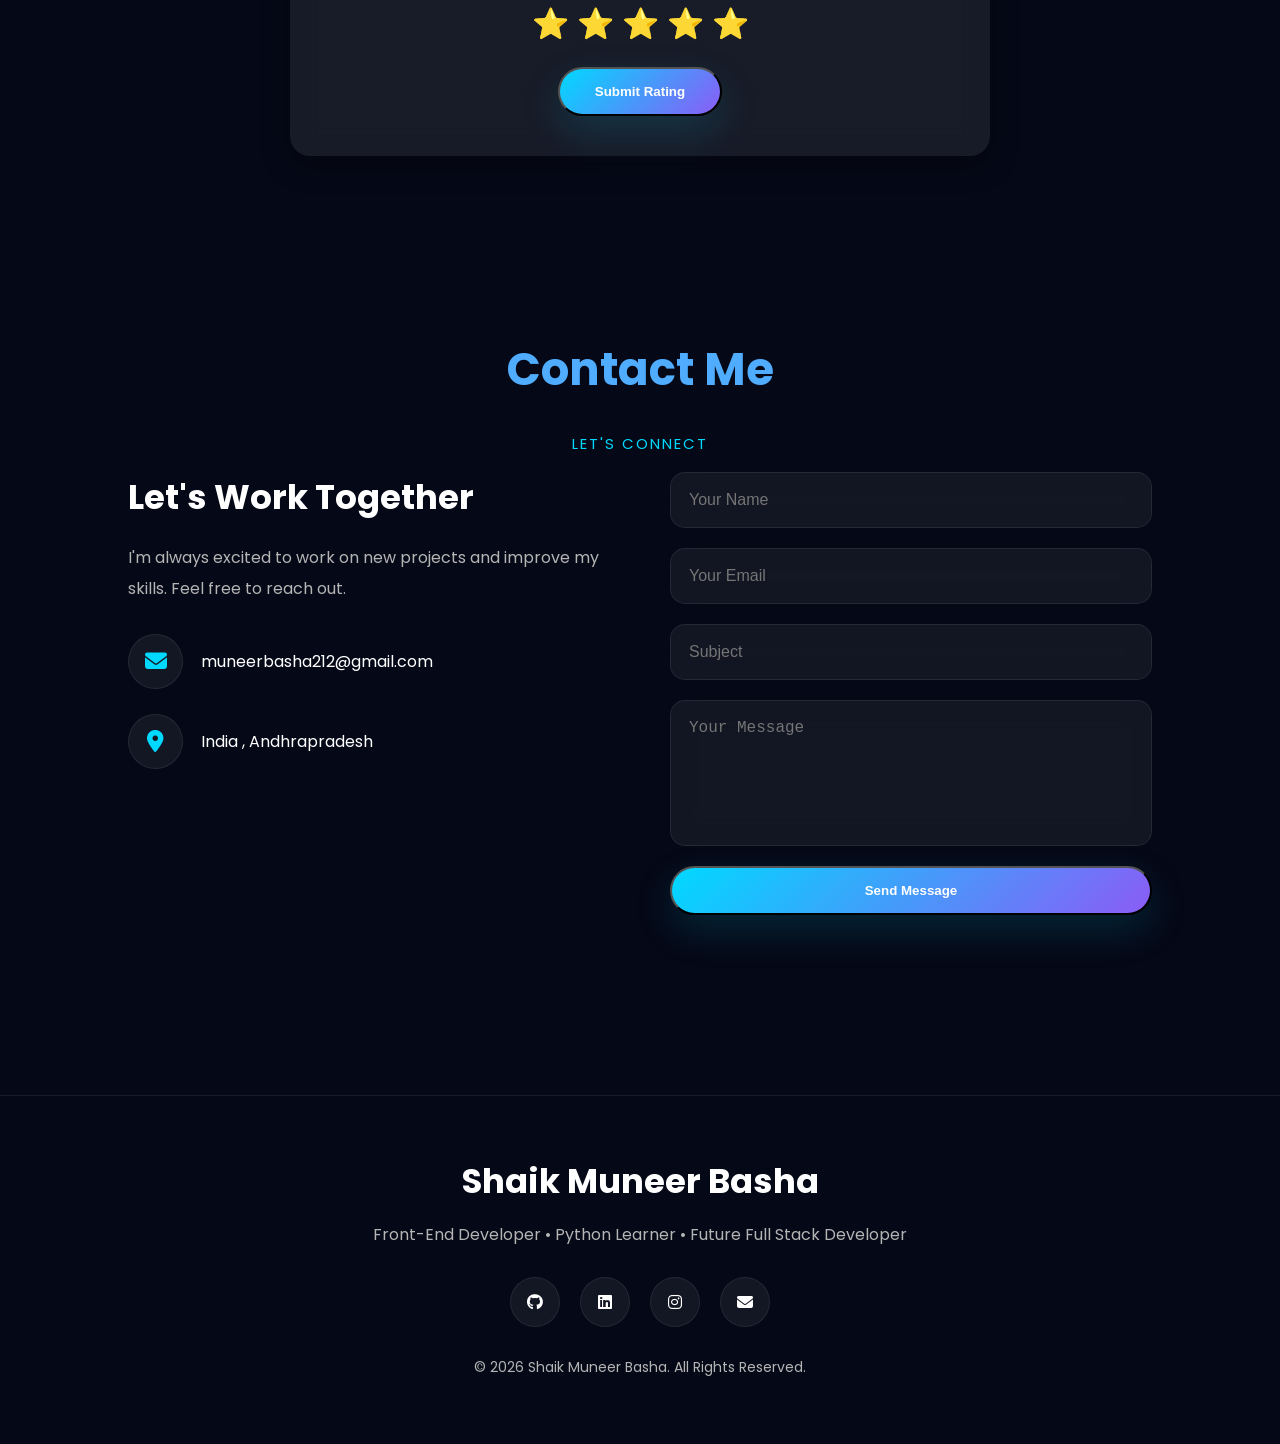
==== commit 82af9cc6: "Update index.html" ====
--- a/index.html
+++ b/index.html
@@ -621,7 +621,7 @@
                     <h3>platera kitchen build by using (Lovable ai)</h3>
 
                     <p>
-                        a clean restaurent website that manage orders . this project is made by using ai (lovable ai ) . this project contains a seperate dmin dashboard to manage orders and revanu 
+                        a clean restaurent website to manage orders . this project is build by using ai (lovable ai ) . this project contains a seperate admin dashboard to manage orders and revanu
                     </p>
                     <div class="project-buttons">
 
